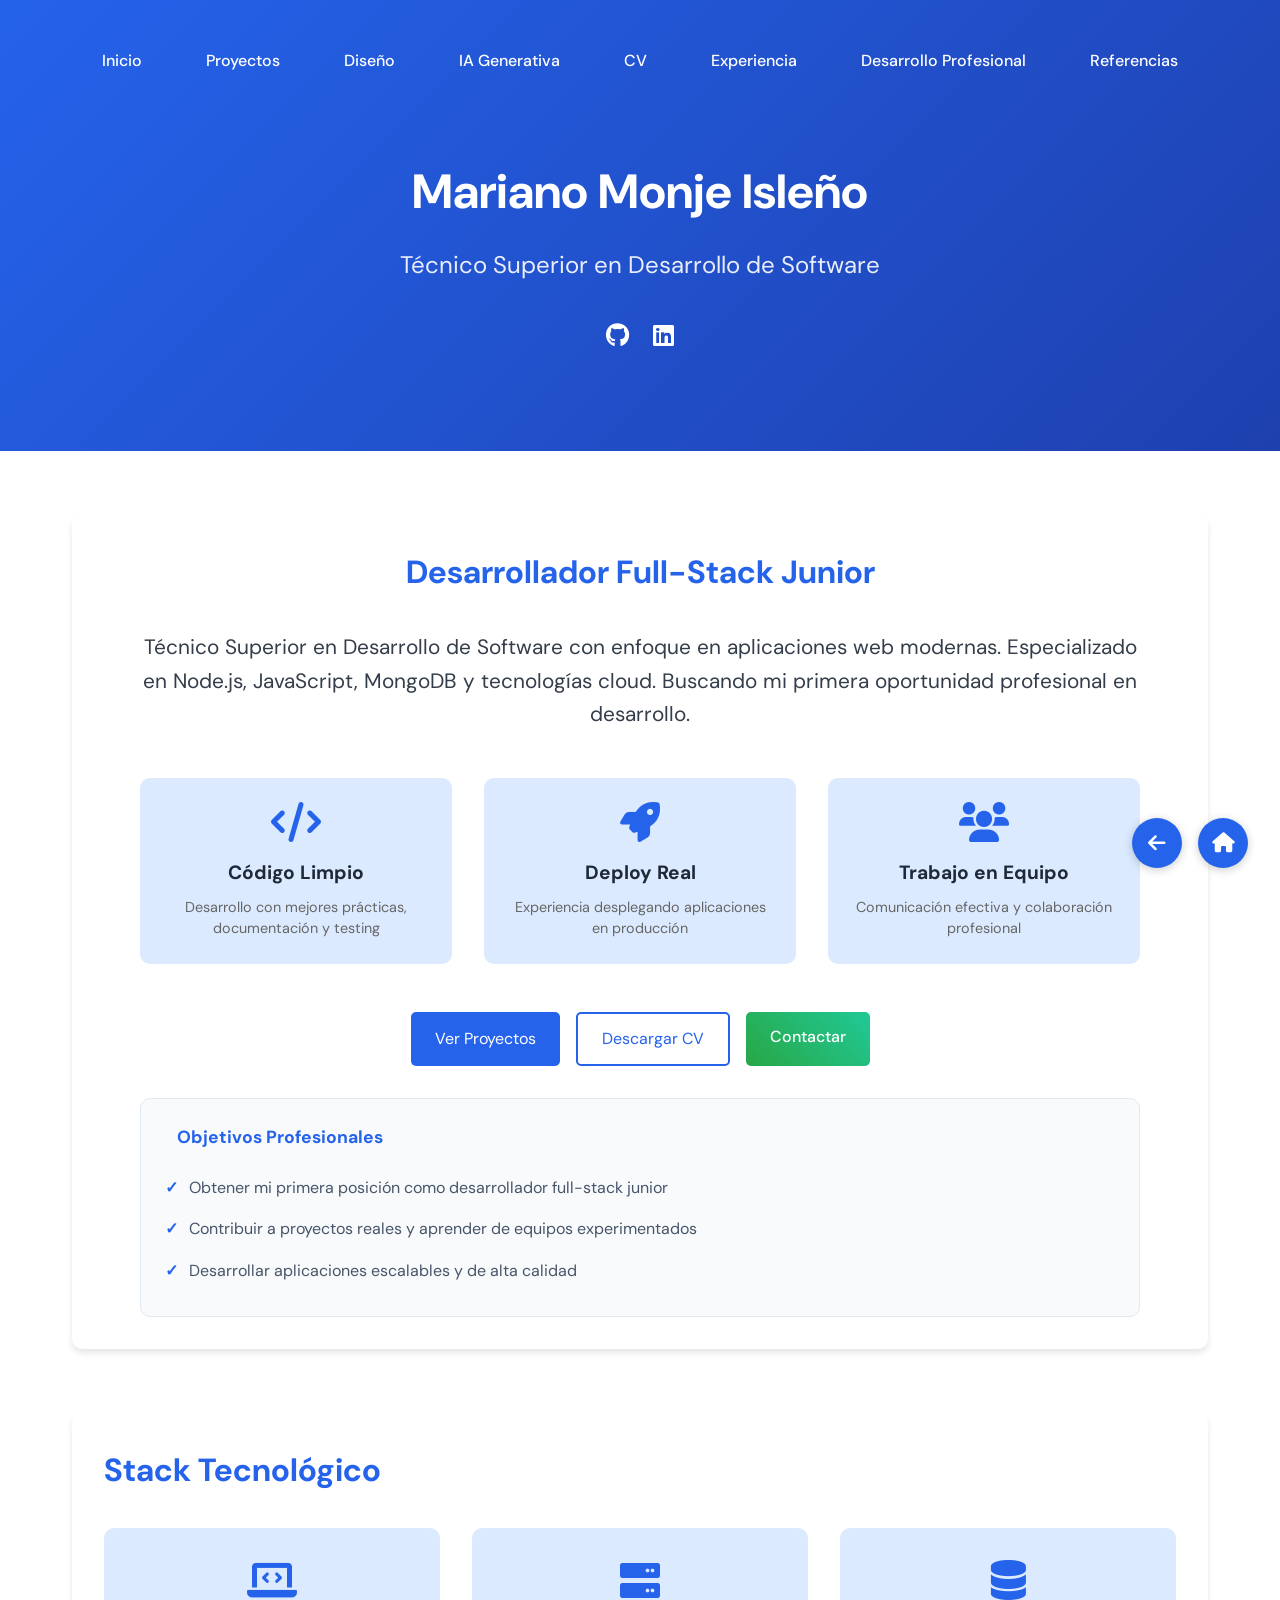
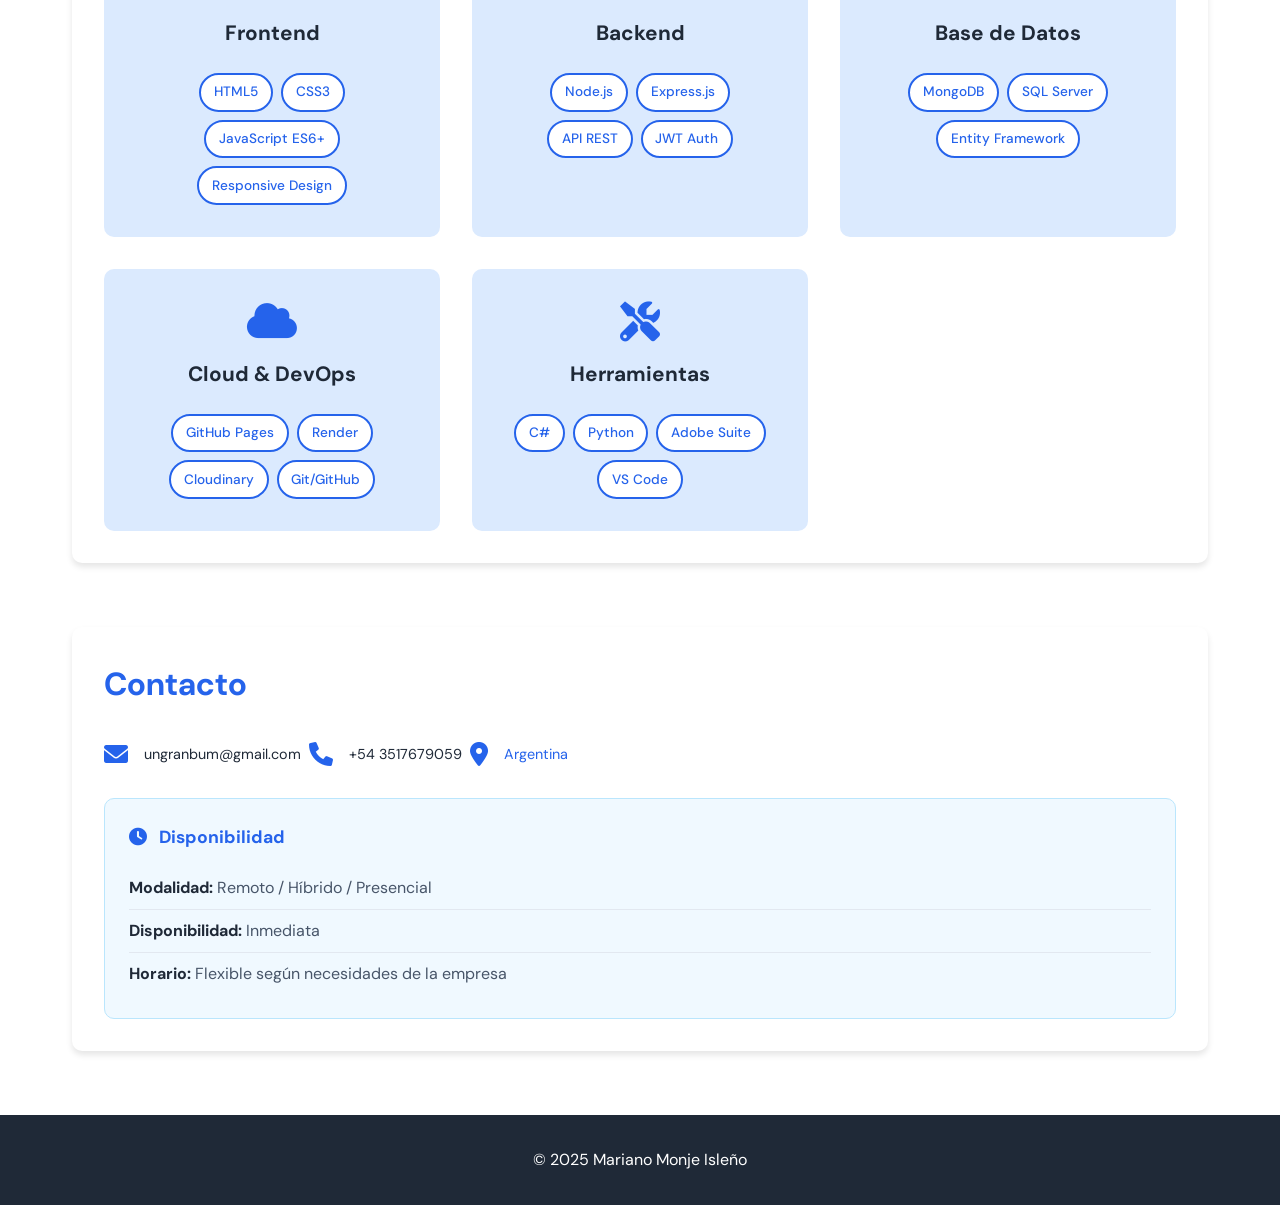
==== index.html @ 1d6fe994 "Mejorando todo" ====
<!DOCTYPE html>
<html lang="es">
<head>
    <meta charset="UTF-8">
    <meta name="viewport" content="width=device-width, initial-scale=1.0">
    <meta name="description" content="Mariano Monje Isleño - Desarrollador Full-Stack especializado en Node.js, JavaScript, MongoDB. Proyectos reales desplegados en producción. Disponible para contratación.">
    <meta name="keywords" content="desarrollador full-stack, programador javascript, node.js developer, mongodb, desarrollador web, portfolio programador, mariano monje">
    <meta name="author" content="Mariano Monje Isleño">
    <meta property="og:title" content="Mariano Monje Isleño - Desarrollador Full-Stack">
    <meta property="og:description" content="Desarrollador Full-Stack con experiencia en Node.js, JavaScript, MongoDB y tecnologías cloud. Proyectos reales en producción.">
    <meta property="og:type" content="website">
    <meta property="og:url" content="https://marianomonjetecnico2023.github.io/Portfolio/">
    <meta name="twitter:card" content="summary_large_image">
    <meta name="twitter:title" content="Mariano Monje Isleño - Desarrollador Full-Stack">
    <meta name="twitter:description" content="Desarrollador Full-Stack especializado en aplicaciones web modernas y escalables.">
    
    <link rel="preconnect" href="https://fonts.googleapis.com">
    <link rel="preconnect" href="https://fonts.gstatic.com" crossorigin>
    <link href="https://fonts.googleapis.com/css2?family=DM+Sans:wght@400;500;700&family=Inter:wght@300;500&display=swap" rel="stylesheet">
    <link rel="stylesheet" href="https://cdnjs.cloudflare.com/ajax/libs/font-awesome/6.0.0/css/all.min.css">
    <link rel="stylesheet" href="index.css">
    <title>Mariano Monje Isleño - Portafolio</title>
</head>
    
    <body>
        <header class="hero">
            <nav id="main-nav" class="container">
                <button class="mobile-menu-toggle" aria-label="Abrir menú">
                    <i class="fas fa-bars"></i>
                </button>
                <ul>
                    <li><a href="index.html">Inicio</a></li>
                    <li><a href="ProyectosProgramacion.html">Proyectos</a></li>
                    <li><a href="DiseñoGrafico.html">Diseño</a></li>
                    <li><a href="IA-Generativa.html">IA Generativa</a></li>
                    <li><a href="programador.html">CV</a></li>
                    <li><a href="ExperienciaLaboral.html">Experiencia</a></li>
                    <li><a href="CarrerasPlatzi.html">Desarrollo Profesional</a></li>
                    <li><a href="Referencias.html">Referencias</a></li>
                </ul>
            </nav>
            <div class="mobile-menu-overlay"></div>
    
            <div class="hero-content container">
                <h1>Mariano Monje Isleño</h1>
                <p class="subtitle">Técnico Superior en Desarrollo de Software</p>
                <div class="social-links">
                    <a href="https://github.com/MarianoMonjeTecnico2023" target="_blank"><i class="fab fa-github"></i></a>
                    <a href="https://www.linkedin.com/in/mariano-monje-92074a14b/" target="_blank"><i class="fab fa-linkedin"></i></a>
                </div>
            </div>
        </header>
    
        <main class="container">
                    <section id="sobre-mi" class="section">
            <div class="about-content">
                <div class="about-text">
                    <h2>Desarrollador Full-Stack Junior</h2>
                    <p class="lead">Técnico Superior en Desarrollo de Software con enfoque en aplicaciones web modernas. Especializado en Node.js, JavaScript, MongoDB y tecnologías cloud. Buscando mi primera oportunidad profesional en desarrollo.</p>
                    <div class="value-proposition">
                        <div class="value-item">
                            <i class="fas fa-code"></i>
                            <h4>Código Limpio</h4>
                            <p>Desarrollo con mejores prácticas, documentación y testing</p>
                        </div>
                        <div class="value-item">
                            <i class="fas fa-rocket"></i>
                            <h4>Deploy Real</h4>
                            <p>Experiencia desplegando aplicaciones en producción</p>
                        </div>
                        <div class="value-item">
                            <i class="fas fa-users"></i>
                            <h4>Trabajo en Equipo</h4>
                            <p>Comunicación efectiva y colaboración profesional</p>
                        </div>
                    </div>
                    <div class="cta-buttons">
                        <a href="ProyectosProgramacion.html" class="btn-primary">Ver Proyectos</a>
                        <a href="programador.html" class="btn-secondary">Descargar CV</a>
                        <a href="mailto:ungranbum@gmail.com" class="btn-contact">Contactar</a>
                    </div>
                    <div class="professional-goals">
                        <h4><i class="fas fa-target"></i> Objetivos Profesionales</h4>
                        <ul>
                            <li>Obtener mi primera posición como desarrollador full-stack junior</li>
                            <li>Contribuir a proyectos reales y aprender de equipos experimentados</li>
                            <li>Desarrollar aplicaciones escalables y de alta calidad</li>
                        </ul>
                    </div>
                </div>
            </div>
        </section>
    
                    <section id="habilidades" class="section">
            <h2>Stack Tecnológico</h2>
            <div class="tech-stack">
                <div class="tech-category">
                    <i class="fas fa-laptop-code"></i>
                    <h3>Frontend</h3>
                    <div class="tech-items">
                        <span class="tech-badge">HTML5</span>
                        <span class="tech-badge">CSS3</span>
                        <span class="tech-badge">JavaScript ES6+</span>
                        <span class="tech-badge">Responsive Design</span>
                    </div>
                </div>
                <div class="tech-category">
                    <i class="fas fa-server"></i>
                    <h3>Backend</h3>
                    <div class="tech-items">
                        <span class="tech-badge">Node.js</span>
                        <span class="tech-badge">Express.js</span>
                        <span class="tech-badge">API REST</span>
                        <span class="tech-badge">JWT Auth</span>
                    </div>
                </div>
                <div class="tech-category">
                    <i class="fas fa-database"></i>
                    <h3>Base de Datos</h3>
                    <div class="tech-items">
                        <span class="tech-badge">MongoDB</span>
                        <span class="tech-badge">SQL Server</span>
                        <span class="tech-badge">Entity Framework</span>
                    </div>
                </div>
                <div class="tech-category">
                    <i class="fas fa-cloud"></i>
                    <h3>Cloud & DevOps</h3>
                    <div class="tech-items">
                        <span class="tech-badge">GitHub Pages</span>
                        <span class="tech-badge">Render</span>
                        <span class="tech-badge">Cloudinary</span>
                        <span class="tech-badge">Git/GitHub</span>
                    </div>
                </div>
                <div class="tech-category">
                    <i class="fas fa-tools"></i>
                    <h3>Herramientas</h3>
                    <div class="tech-items">
                        <span class="tech-badge">C#</span>
                        <span class="tech-badge">Python</span>
                        <span class="tech-badge">Adobe Suite</span>
                        <span class="tech-badge">VS Code</span>
                    </div>
                </div>
            </div>
        </section>
    
            <section id="contacto" class="section">
                <h2>Contacto</h2>
                <div class="contact-info">
                    <div class="contact-item">
                        <i class="fas fa-envelope"></i>
                        <a href="mailto:ungranbum@gmail.com">ungranbum@gmail.com</a>
                    </div>
                    <div class="contact-item">
                        <i class="fas fa-phone"></i>
                        <a href="tel:+543517679059">+54 3517679059</a>
                    </div>
                    <div class="contact-item">
                        <i class="fas fa-map-marker-alt"></i>
                        <span>Argentina</span>
                    </div>
                </div>
                <div class="availability-info">
                    <h4><i class="fas fa-clock"></i> Disponibilidad</h4>
                    <ul>
                        <li><strong>Modalidad:</strong> Remoto / Híbrido / Presencial</li>
                        <li><strong>Disponibilidad:</strong> Inmediata</li>
                        <li><strong>Horario:</strong> Flexible según necesidades de la empresa</li>
                    </ul>
                </div>
            </section>
        </main>
    
        <footer>
            <div class="container">
                <p>&copy; 2025 Mariano Monje Isleño</p>
            </div>
        </footer>

        <div class="nav-buttons">
            <a href="javascript:history.back()" class="nav-button" title="Página Anterior">
                <i class="fas fa-arrow-left"></i>
            </a>
            <a href="index.html" class="nav-button" title="Inicio">
                <i class="fas fa-home"></i>
            </a>
        </div>

        <script>
            // Menú móvil
            const mobileToggle = document.querySelector('.mobile-menu-toggle');
            const navMenu = document.querySelector('#main-nav ul');
            const overlay = document.querySelector('.mobile-menu-overlay');
            const menuIcon = mobileToggle.querySelector('i');

            function toggleMobileMenu() {
                navMenu.classList.toggle('mobile-menu-open');
                overlay.classList.toggle('active');
                
                // Cambiar icono
                if (navMenu.classList.contains('mobile-menu-open')) {
                    menuIcon.classList.remove('fa-bars');
                    menuIcon.classList.add('fa-times');
                    mobileToggle.setAttribute('aria-label', 'Cerrar menú');
                } else {
                    menuIcon.classList.remove('fa-times');
                    menuIcon.classList.add('fa-bars');
                    mobileToggle.setAttribute('aria-label', 'Abrir menú');
                }
            }

            mobileToggle.addEventListener('click', toggleMobileMenu);
            overlay.addEventListener('click', toggleMobileMenu);

            // Cerrar menú al hacer clic en un enlace
            navMenu.querySelectorAll('a').forEach(link => {
                link.addEventListener('click', () => {
                    if (navMenu.classList.contains('mobile-menu-open')) {
                        toggleMobileMenu();
                    }
                });
            });

            // Estados de carga para imágenes y videos
            function handleMediaLoading() {
                const images = document.querySelectorAll('img');
                const videos = document.querySelectorAll('video');

                images.forEach(img => {
                    if (!img.complete) {
                        img.parentElement.classList.add('loading');
                        img.addEventListener('load', () => {
                            img.parentElement.classList.remove('loading');
                        });
                        img.addEventListener('error', () => {
                            img.parentElement.classList.remove('loading');
                            img.style.display = 'none';
                        });
                    }
                });

                videos.forEach(video => {
                    video.addEventListener('loadstart', () => {
                        video.parentElement.classList.add('loading');
                    });
                    video.addEventListener('canplay', () => {
                        video.parentElement.classList.remove('loading');
                    });
                    video.addEventListener('error', () => {
                        video.parentElement.classList.remove('loading');
                    });
                });
            }

            // Ejecutar cuando el DOM esté listo
            document.addEventListener('DOMContentLoaded', handleMediaLoading);
        </script>
    </body>
    </html>
---- index.css ----
:root {
    --primary-color: #2563eb;
    --secondary-color: #1e40af;
    --text-color: #1f2937;
    --bg-color: #ffffff;
    --accent-color: #dbeafe;
}

* {
    margin: 0;
    padding: 0;
    box-sizing: border-box;
}

body {
    font-family: 'DM Sans', sans-serif;
    line-height: 1.6;
    color: var(--text-color);
    background-color: var(--bg-color);
}

.container {
    max-width: 1200px;
    margin: 0 auto;
    padding: 0 2rem;
}

/* Header y Navegación */
.hero {
    background: linear-gradient(135deg, var(--primary-color), var(--secondary-color));
    color: white;
    padding: 2rem 0;
    margin-bottom: 4rem;
}

#main-nav {
    padding: 1rem 0;
    position: relative;
}

#main-nav ul {
    display: flex;
    justify-content: center;
    gap: 2rem;
    list-style: none;
    flex-wrap: wrap;
}

#main-nav a {
    color: white;
    text-decoration: none;
    font-weight: 500;
    transition: color 0.3s ease;
    padding: 0.5rem 1rem;
    border-radius: 5px;
}

#main-nav a:hover {
    color: var(--accent-color);
    background: rgba(255, 255, 255, 0.1);
}

/* Menú Hamburguesa */
.mobile-menu-toggle {
    display: none;
    background: none;
    border: none;
    color: white;
    font-size: 1.5rem;
    cursor: pointer;
    position: absolute;
    right: 2rem;
    top: 50%;
    transform: translateY(-50%);
    z-index: 1001;
}

.mobile-menu-toggle:hover {
    color: var(--accent-color);
}

/* Navegación móvil */
@media (max-width: 768px) {
    .mobile-menu-toggle {
        display: block;
    }
    
    #main-nav ul {
        position: fixed;
        top: 0;
        right: -100%;
        height: 100vh;
        width: 280px;
        background: linear-gradient(135deg, var(--primary-color), var(--secondary-color));
        flex-direction: column;
        justify-content: flex-start;
        align-items: stretch;
        padding: 4rem 0 2rem;
        gap: 0;
        transition: right 0.3s ease;
        box-shadow: -5px 0 15px rgba(0, 0, 0, 0.2);
        z-index: 1000;
    }
    
    #main-nav ul.mobile-menu-open {
        right: 0;
    }
    
    #main-nav li {
        margin: 0;
    }
    
    #main-nav a {
        display: block;
        padding: 1rem 2rem;
        border-bottom: 1px solid rgba(255, 255, 255, 0.1);
        font-size: 1.1rem;
    }
    
    #main-nav a:hover {
        background: rgba(255, 255, 255, 0.15);
        color: white;
    }
    
    /* Overlay para cerrar menú */
    .mobile-menu-overlay {
        position: fixed;
        top: 0;
        left: 0;
        width: 100%;
        height: 100%;
        background: rgba(0, 0, 0, 0.5);
        z-index: 999;
        opacity: 0;
        visibility: hidden;
        transition: all 0.3s ease;
    }
    
    .mobile-menu-overlay.active {
        opacity: 1;
        visibility: visible;
    }
}

/* Botones de Navegación */
.nav-buttons {
    position: fixed;
    bottom: 2rem;
    right: 2rem;
    display: flex;
    gap: 1rem;
    z-index: 1000;
}

.nav-button {
    background: var(--primary-color);
    color: white;
    width: 50px;
    height: 50px;
    border-radius: 50%;
    display: flex;
    align-items: center;
    justify-content: center;
    text-decoration: none;
    box-shadow: 0 2px 10px rgba(0, 0, 0, 0.2);
    transition: all 0.3s ease;
}

.nav-button:hover {
    background: var(--secondary-color);
    transform: translateY(-3px);
    box-shadow: 0 4px 15px rgba(0, 0, 0, 0.3);
}

.nav-button i {
    font-size: 1.25rem;
}

@media (max-width: 768px) {
    .nav-buttons {
        bottom: 1rem;
        right: 1rem;
    }
}

.hero-content {
    text-align: center;
    padding: 4rem 0;
}

.hero-content h1 {
    font-size: 3rem;
    margin-bottom: 1rem;
    animation: fadeInUp 0.8s ease;
}

.subtitle {
    font-size: 1.5rem;
    opacity: 0.9;
    margin-bottom: 2rem;
    animation: fadeInUp 1s ease;
}

/* Secciones */
.section {
    margin-bottom: 4rem;
    padding: 2rem;
    background: white;
    border-radius: 10px;
    box-shadow: 0 4px 6px rgba(0, 0, 0, 0.1);
}

/* About Section */
.about-content {
    max-width: 1000px;
    margin: 0 auto;
}

.about-text h2 {
    font-size: 2.5rem;
    color: var(--primary-color);
    margin-bottom: 1rem;
    text-align: center;
}

.lead {
    font-size: 1.3rem;
    line-height: 1.6;
    color: var(--text-color);
    text-align: center;
    margin-bottom: 3rem;
    opacity: 0.9;
}

.value-proposition {
    display: grid;
    grid-template-columns: repeat(auto-fit, minmax(250px, 1fr));
    gap: 2rem;
    margin-bottom: 3rem;
}

.value-item {
    text-align: center;
    padding: 1.5rem;
    border-radius: 10px;
    background: var(--accent-color);
    transition: transform 0.3s ease;
}

.value-item:hover {
    transform: translateY(-5px);
}

.value-item i {
    font-size: 2.5rem;
    color: var(--primary-color);
    margin-bottom: 1rem;
}

.value-item h4 {
    color: var(--text-color);
    margin-bottom: 0.5rem;
    font-size: 1.2rem;
}

.value-item p {
    color: #666;
    font-size: 0.9rem;
    line-height: 1.5;
}

.cta-buttons {
    display: flex;
    justify-content: center;
    gap: 1rem;
    flex-wrap: wrap;
}

.btn-contact {
    background: linear-gradient(45deg, #28a745, #20c997);
    color: white;
    padding: 0.75rem 1.5rem;
    border-radius: 5px;
    text-decoration: none;
    transition: all 0.3s ease;
    font-weight: 500;
}

.btn-contact:hover {
    background: linear-gradient(45deg, #218838, #1ea080);
    transform: translateY(-2px);
    box-shadow: 0 4px 15px rgba(40, 167, 69, 0.3);
}

.section h2 {
    color: var(--primary-color);
    margin-bottom: 2rem;
    font-size: 2rem;
}

/* Tech Stack */
.tech-stack {
    display: grid;
    grid-template-columns: repeat(auto-fit, minmax(280px, 1fr));
    gap: 2rem;
}

.tech-category {
    background: var(--accent-color);
    padding: 2rem;
    border-radius: 10px;
    text-align: center;
    transition: transform 0.3s ease;
}

.tech-category:hover {
    transform: translateY(-5px);
}

.tech-category i {
    font-size: 2.5rem;
    color: var(--primary-color);
    margin-bottom: 1rem;
}

.tech-category h3 {
    margin-bottom: 1.5rem;
    color: var(--text-color);
    font-size: 1.3rem;
}

.tech-items {
    display: flex;
    flex-wrap: wrap;
    gap: 0.5rem;
    justify-content: center;
}

.tech-badge {
    background: white;
    color: var(--primary-color);
    padding: 0.4rem 0.8rem;
    border-radius: 20px;
    font-size: 0.85rem;
    font-weight: 500;
    border: 2px solid var(--primary-color);
    transition: all 0.3s ease;
}

.tech-badge:hover {
    background: var(--primary-color);
    color: white;
    transform: scale(1.05);
}

/* Contacto */
.contact-info {
    display: grid;
    grid-template-columns: repeat(auto-fit, minmax(200px, 1fr));
    gap: 2rem;
}

.contact-item {
    display: flex;
    align-items: center;
    gap: 1rem;
}

.contact-item i {
    color: var(--primary-color);
    font-size: 1.5rem;
}

.contact-item a {
    color: var(--text-color);
    text-decoration: none;
    transition: color 0.3s ease;
}

.contact-item a:hover {
    color: var(--primary-color);
}

/* Social Links */
.social-links {
    display: flex;
    justify-content: center;
    gap: 1.5rem;
    margin-top: 2rem;
}

.social-links a {
    color: white;
    font-size: 1.5rem;
    transition: transform 0.3s ease;
}

.social-links a:hover {
    transform: translateY(-3px);
}

/* Footer */
footer {
    background: var(--text-color);
    color: white;
    padding: 2rem 0;
    text-align: center;
}

/* Animaciones */
@keyframes fadeInUp {
    from {
        opacity: 0;
        transform: translateY(20px);
    }
    to {
        opacity: 1;
        transform: translateY(0);
    }
}

/* Responsive */
@media (max-width: 768px) {
    .hero-content h1 {
        font-size: 2rem;
    }

    .subtitle {
        font-size: 1.2rem;
    }

    #main-nav ul {
        flex-direction: column;
        text-align: center;
    }

    .section {
        padding: 1.5rem;
    }
}

/* Proyectos */
.project-filters {
    display: flex;
    justify-content: center;
    gap: 1rem;
    margin-bottom: 2rem;
}

.filter-btn {
    padding: 0.5rem 1rem;
    border: 2px solid var(--primary-color);
    border-radius: 20px;
    background: transparent;
    color: var(--primary-color);
    cursor: pointer;
    transition: all 0.3s ease;
}

.filter-btn.active,
.filter-btn:hover {
    background: var(--primary-color);
    color: white;
}

.projects-grid {
    display: grid;
    grid-template-columns: repeat(auto-fit, minmax(300px, 1fr));
    gap: 2rem;
}

.project-card {
    background: white;
    border-radius: 10px;
    overflow: hidden;
    box-shadow: 0 4px 6px rgba(0, 0, 0, 0.1);
    transition: transform 0.3s ease;
}

.project-card:hover {
    transform: translateY(-5px);
}

.project-media {
    position: relative;
    padding-top: 56.25%; /* 16:9 Aspect Ratio */
}

.project-media video,
.project-media img {
    position: absolute;
    top: 0;
    left: 0;
    width: 100%;
    height: 100%;
    object-fit: cover;
    border-radius: 10px 10px 0 0;
    transition: transform 0.3s ease;
}

.project-media img {
    object-fit: contain;
    background-color: var(--accent-color);
    padding: 1rem;
}

.project-card:hover .project-media video,
.project-card:hover .project-media img {
    transform: scale(1.02);
}

.project-media::after {
    content: '';
    position: absolute;
    top: 0;
    left: 0;
    right: 0;
    bottom: 0;
    background: linear-gradient(to bottom, rgba(0,0,0,0.1), rgba(0,0,0,0));
    border-radius: 10px 10px 0 0;
    pointer-events: none;
}

.project-content {
    padding: 1.5rem;
}

.project-content h3 {
    color: var(--text-color);
    margin-bottom: 1rem;
    font-size: 1.25rem;
}

.project-description {
    color: #666;
    margin-bottom: 1rem;
    line-height: 1.6;
}

.project-tech {
    display: flex;
    flex-wrap: wrap;
    gap: 0.5rem;
    margin-bottom: 1.5rem;
}

.tech-tag {
    background: var(--accent-color);
    color: var(--primary-color);
    padding: 0.25rem 0.75rem;
    border-radius: 15px;
    font-size: 0.875rem;
}

.project-links {
    display: flex;
    gap: 1rem;
}

.btn-demo,
.btn-code,
.btn-api {
    display: inline-flex;
    align-items: center;
    gap: 0.5rem;
    padding: 0.5rem 1rem;
    border-radius: 5px;
    text-decoration: none;
    transition: all 0.3s ease;
}

.btn-demo {
    background: var(--primary-color);
    color: white;
}

.btn-code {
    border: 1px solid var(--primary-color);
    color: var(--primary-color);
}

.btn-api {
    background: linear-gradient(45deg, #4caf50, #45a049);
    color: white;
    border: none;
}

.btn-demo:hover,
.btn-code:hover {
    transform: translateY(-2px);
    box-shadow: 0 2px 4px rgba(0, 0, 0, 0.1);
}

.btn-api:hover {
    background: linear-gradient(45deg, #45a049, #3d8b40);
    transform: translateY(-2px);
    box-shadow: 0 4px 15px rgba(76, 175, 80, 0.3);
}

@media (max-width: 768px) {
    .project-filters {
        flex-wrap: wrap;
    }

    .project-card {
        margin-bottom: 2rem;
    }
}

/* Diseño Gráfico */
.section-description {
    text-align: center;
    color: #666;
    margin-bottom: 2rem;
    font-size: 1.1rem;
}

.design-filters {
    display: flex;
    justify-content: center;
    gap: 1rem;
    margin-bottom: 2rem;
}

.design-grid {
    display: grid;
    grid-template-columns: repeat(auto-fit, minmax(280px, 1fr));
    gap: 2rem;
}

.design-card {
    position: relative;
    border-radius: 10px;
    overflow: hidden;
    box-shadow: 0 4px 6px rgba(0, 0, 0, 0.1);
    transition: transform 0.3s ease;
}

.design-card:hover {
    transform: translateY(-5px);
}

.design-image {
    position: relative;
    overflow: hidden;
}

.design-image img {
    width: 100%;
    height: 300px;
    object-fit: cover;
    transition: transform 0.3s ease;
}

.design-card:hover .design-image img {
    transform: scale(1.1);
}

.design-overlay {
    position: absolute;
    bottom: 0;
    left: 0;
    right: 0;
    background: linear-gradient(to top, rgba(0,0,0,0.8), transparent);
    padding: 1.5rem;
    color: white;
    transform: translateY(100%);
    transition: transform 0.3s ease;
}

.design-card:hover .design-overlay {
    transform: translateY(0);
}

.design-overlay h3 {
    font-size: 1.25rem;
    margin-bottom: 0.5rem;
    color: white;
}

.design-overlay p {
    font-size: 0.9rem;
    opacity: 0.9;
}

@media (max-width: 768px) {
    .design-grid {
        grid-template-columns: repeat(auto-fit, minmax(250px, 1fr));
    }

    .design-image img {
        height: 250px;
    }
}

/* Professional Summary CV */
.professional-summary {
    background: linear-gradient(135deg, var(--accent-color), #f8f9fa);
    border-left: 4px solid var(--primary-color);
}

.summary-content {
    max-width: 900px;
    margin: 0 auto;
}

.lead-summary {
    font-size: 1.2rem;
    line-height: 1.7;
    color: var(--text-color);
    margin-bottom: 2rem;
    text-align: center;
}

.key-achievements {
    display: grid;
    grid-template-columns: repeat(auto-fit, minmax(250px, 1fr));
    gap: 1.5rem;
}

.achievement-item {
    display: flex;
    align-items: center;
    gap: 1rem;
    padding: 1rem;
    background: white;
    border-radius: 8px;
    box-shadow: 0 2px 4px rgba(0, 0, 0, 0.1);
}

.achievement-item i {
    font-size: 1.5rem;
    color: var(--secondary-color);
}

.achievement-item span {
    font-weight: 500;
    color: var(--text-color);
}

/* Timeline Section */
.timeline-section {
    padding: 3rem 0;
}

.timeline {
    position: relative;
    max-width: 1000px;
    margin: 0 auto;
    padding: 2rem 0;
}

.timeline::before {
    content: '';
    position: absolute;
    width: 2px;
    height: 100%;
    background: var(--primary-color);
    left: 50%;
    transform: translateX(-50%);
    top: 0;
}

.timeline-item {
    position: relative;
    margin-bottom: 4rem;
}

.timeline-dot {
    position: absolute;
    left: 50%;
    transform: translateX(-50%);
    width: 40px;
    height: 40px;
    background: var(--primary-color);
    border-radius: 50%;
    display: flex;
    align-items: center;
    justify-content: center;
    color: white;
    z-index: 2;
}

.timeline-content {
    position: relative;
    width: calc(50% - 50px);
    padding: 2rem;
    background: white;
    border-radius: 10px;
    box-shadow: 0 4px 6px rgba(0, 0, 0, 0.1);
}

.timeline-item:nth-child(odd) .timeline-content {
    left: calc(50% + 50px);
}

.timeline-item:nth-child(even) .timeline-content {
    left: 0;
}

.timeline-header {
    margin-bottom: 1.5rem;
}

.timeline-header h3 {
    color: var(--primary-color);
    margin-bottom: 0.5rem;
    font-size: 1.5rem;
}

.timeline-date {
    color: #666;
    font-size: 0.9rem;
}

.timeline-description {
    color: var(--text-color);
}

.achievements {
    margin: 1.5rem 0;
    padding: 1rem;
    background: var(--accent-color);
    border-radius: 8px;
}

.achievements h5 {
    color: var(--primary-color);
    margin-bottom: 1rem;
    display: flex;
    align-items: center;
    gap: 0.5rem;
}

.achievements ul {
    list-style: none;
    padding-left: 1.5rem;
}

.achievements li {
    margin-bottom: 0.5rem;
    position: relative;
}

.achievements li::before {
    content: "✓";
    color: var(--primary-color);
    position: absolute;
    left: -1.5rem;
}

.skills-used {
    display: flex;
    flex-wrap: wrap;
    gap: 0.5rem;
    margin-top: 1rem;
}

.skill-tag {
    background: var(--accent-color);
    color: var(--primary-color);
    padding: 0.25rem 0.75rem;
    border-radius: 15px;
    font-size: 0.875rem;
}

/* Skills Overview */
.skills-overview {
    background: white;
    padding: 3rem 0;
}

.skills-grid {
    display: grid;
    grid-template-columns: repeat(auto-fit, minmax(250px, 1fr));
    gap: 2rem;
    margin-top: 2rem;
}

.skill-category {
    text-align: center;
    padding: 2rem;
    background: var(--accent-color);
    border-radius: 10px;
    transition: transform 0.3s ease;
}

.skill-category:hover {
    transform: translateY(-5px);
}

.skill-category i {
    font-size: 2.5rem;
    color: var(--primary-color);
    margin-bottom: 1rem;
}

.skill-category h3 {
    color: var(--primary-color);
    margin-bottom: 1rem;
}

.skill-category ul {
    list-style: none;
    padding: 0;
}

.skill-category li {
    margin-bottom: 0.5rem;
    color: var(--text-color);
}

@media (max-width: 768px) {
    .timeline::before {
        left: 30px;
    }

    .timeline-dot {
        left: 30px;
    }

    .timeline-content {
        width: calc(100% - 80px);
        left: 80px !important;
    }

    .timeline-item {
        margin-bottom: 3rem;
    }
}

/* Testimonials */
.testimonials {
    padding: 4rem 0;
}

.testimonial-grid {
    display: grid;
    grid-template-columns: repeat(auto-fit, minmax(300px, 1fr));
    gap: 2rem;
}

.testimonial-card {
    background: white;
    border-radius: 10px;
    padding: 2rem;
    box-shadow: 0 4px 6px rgba(0, 0, 0, 0.1);
    transition: transform 0.3s ease;
}

.testimonial-card:hover {
    transform: translateY(-5px);
}

.testimonial-header {
    display: flex;
    align-items: center;
    gap: 1.5rem;
    margin-bottom: 1.5rem;
}

.testimonial-avatar {
    width: 60px;
    height: 60px;
    background: var(--accent-color);
    border-radius: 50%;
    display: flex;
    align-items: center;
    justify-content: center;
}

.testimonial-avatar i {
    font-size: 1.5rem;
    color: var(--primary-color);
}

.testimonial-info h3 {
    color: var(--text-color);
    margin-bottom: 0.25rem;
}

.testimonial-position {
    color: #666;
    font-size: 0.9rem;
    margin-bottom: 0.5rem;
}

.contact-info,
.platform {
    display: flex;
    align-items: center;
    gap: 0.5rem;
    color: var(--primary-color);
    font-size: 0.9rem;
}

.testimonial-content {
    position: relative;
    padding: 1.5rem 0;
}

.testimonial-content i {
    color: var(--accent-color);
    font-size: 1.5rem;
    position: absolute;
    top: 0;
    left: 0;
}

.testimonial-content p {
    padding-left: 2rem;
    color: var(--text-color);
    line-height: 1.6;
}

.testimonial-footer {
    margin-top: 1.5rem;
    display: flex;
    justify-content: space-between;
    align-items: center;
}

.rating {
    color: #ffd700;
}

.achievement {
    display: flex;
    align-items: center;
    gap: 0.5rem;
    color: var(--primary-color);
    font-size: 0.9rem;
}

/* CTA Section */
.cta-section {
    text-align: center;
    padding: 4rem 0;
    background: var(--accent-color);
    border-radius: 10px;
    margin: 2rem 0;
}

.cta-section h2 {
    color: var(--primary-color);
    margin-bottom: 1rem;
}

.cta-section p {
    color: var(--text-color);
    margin-bottom: 2rem;
}

.cta-buttons {
    display: flex;
    justify-content: center;
    gap: 1rem;
}

.btn-primary,
.btn-secondary {
    display: inline-flex;
    align-items: center;
    gap: 0.5rem;
    padding: 0.75rem 1.5rem;
    border-radius: 5px;
    text-decoration: none;
    transition: all 0.3s ease;
}

.btn-primary {
    background: var(--primary-color);
    color: white;
}

.btn-secondary {
    border: 2px solid var(--primary-color);
    color: var(--primary-color);
}

.btn-primary:hover,
.btn-secondary:hover {
    transform: translateY(-2px);
    box-shadow: 0 2px 4px rgba(0, 0, 0, 0.1);
}

@media (max-width: 768px) {
    .testimonial-grid {
        grid-template-columns: 1fr;
    }

    .cta-buttons {
        flex-direction: column;
    }

    .btn-primary,
    .btn-secondary {
        width: 100%;
        justify-content: center;
    }
}

/* Desarrollo Profesional Actual */
.formacion-grid {
    display: grid;
    grid-template-columns: repeat(auto-fit, minmax(300px, 1fr));
    gap: 2rem;
    margin-top: 1.5rem;
}

.formacion-item {
    background: var(--accent-color);
    padding: 1.5rem;
    border-radius: 10px;
    transition: transform 0.3s ease;
}

.formacion-item:hover {
    transform: translateY(-5px);
}

.formacion-item h3 {
    color: var(--primary-color);
    margin-bottom: 1rem;
    font-size: 1.25rem;
    text-align: center;
}

.curso-list {
    list-style: none;
    padding: 0;
}

.curso-list li {
    display: flex;
    justify-content: space-between;
    align-items: center;
    padding: 0.75rem 0;
    border-bottom: 1px solid rgba(0,0,0,0.1);
}

.curso-list li:last-child {
    border-bottom: none;
}

.curso-titulo {
    color: var(--text-color);
    font-weight: 500;
}

.curso-detalle {
    color: var(--primary-color);
    font-size: 0.9rem;
    font-weight: 500;
    background: white;
    padding: 0.25rem 0.75rem;
    border-radius: 15px;
}

@media (max-width: 768px) {
    .formacion-grid {
        grid-template-columns: 1fr;
    }
}

/* Platzi Info Section */
.platzi-info {
    text-align: center;
    padding: 2rem;
    background: var(--accent-color);
    border-radius: 10px;
    margin-bottom: 2rem;
}

.platzi-description {
    max-width: 800px;
    margin: 0 auto;
}

.platzi-description i {
    font-size: 3rem;
    color: var(--primary-color);
    margin-bottom: 1.5rem;
}

.platzi-description p {
    font-size: 1.1rem;
    line-height: 1.8;
    color: var(--text-color);
}

/* Areas Grid */
.areas-grid {
    display: grid;
    grid-template-columns: repeat(auto-fit, minmax(300px, 1fr));
    gap: 2rem;
    margin-top: 2rem;
}

.area-card {
    background: white;
    padding: 2rem;
    border-radius: 10px;
    box-shadow: 0 4px 6px rgba(0, 0, 0, 0.1);
    text-align: center;
    transition: transform 0.3s ease;
}

.area-card:hover {
    transform: translateY(-5px);
}

.area-card i {
    font-size: 2.5rem;
    color: var(--primary-color);
    margin-bottom: 1rem;
}

.area-card h3 {
    color: var(--text-color);
    margin-bottom: 1rem;
    font-size: 1.25rem;
}

.area-card ul {
    list-style: none;
    padding: 0;
    text-align: left;
}

.area-card li {
    margin-bottom: 0.5rem;
    padding-left: 1.5rem;
    position: relative;
}

.area-card li::before {
    content: "•";
    color: var(--primary-color);
    position: absolute;
    left: 0;
}

/* Carreras Grid */
.carreras-grid {
    display: grid;
    grid-template-columns: repeat(auto-fit, minmax(280px, 1fr));
    gap: 2rem;
    margin-top: 2rem;
}

.carrera-category {
    background: var(--accent-color);
    padding: 2rem;
    border-radius: 10px;
    transition: transform 0.3s ease;
}

.carrera-category:hover {
    transform: translateY(-5px);
}

.carrera-category h3 {
    color: var(--primary-color);
    margin-bottom: 1.5rem;
    font-size: 1.25rem;
    display: flex;
    align-items: center;
    gap: 0.5rem;
}

.carrera-category h3 i {
    font-size: 1.5rem;
}

.carrera-category ul {
    list-style: none;
    padding: 0;
}

.carrera-category li {
    margin-bottom: 0.75rem;
    padding-left: 1.5rem;
    position: relative;
    color: var(--text-color);
}

.carrera-category li::before {
    content: "✓";
    color: var(--primary-color);
    position: absolute;
    left: 0;
}

@media (max-width: 768px) {
    .areas-grid,
    .carreras-grid {
        grid-template-columns: 1fr;
    }

    .platzi-description p {
        font-size: 1rem;
    }
}

/* Proyecto Destacado */
.featured-project {
    border: 2px solid var(--secondary-color);
    position: relative;
    transform: scale(1.02);
}

.featured-project::before {
    content: '';
    position: absolute;
    top: -2px;
    left: -2px;
    right: -2px;
    bottom: -2px;
    background: linear-gradient(45deg, var(--primary-color), var(--secondary-color));
    z-index: -1;
    border-radius: 15px;
}

.featured-badge {
    background: linear-gradient(45deg, #ff6b35, #f7931e);
    color: white;
    padding: 0.2rem 0.6rem;
    border-radius: 15px;
    font-size: 0.7rem;
    font-weight: bold;
    margin-left: 0.5rem;
    animation: pulse 2s infinite;
}

@keyframes pulse {
    0%, 100% { transform: scale(1); }
    50% { transform: scale(1.05); }
}

.project-placeholder {
    display: flex;
    flex-direction: column;
    align-items: center;
    justify-content: center;
    height: 200px;
    background: linear-gradient(135deg, var(--primary-color), var(--secondary-color));
    color: white;
    border-radius: 10px 10px 0 0;
}

.project-placeholder i {
    font-size: 3rem;
    margin-bottom: 1rem;
}

.project-placeholder span {
    font-size: 1.2rem;
    font-weight: bold;
}

.project-features ul {
    list-style: none;
    padding: 0;
    margin: 1rem 0;
}

.project-features li {
    padding: 0.3rem 0;
    color: var(--text-color);
}

.project-features i {
    color: var(--secondary-color);
    margin-right: 0.5rem;
}

.tech-tag.backend {
    background: linear-gradient(45deg, #4caf50, #45a049);
    color: white;
}

.tech-tag.frontend {
    background: linear-gradient(45deg, #2196f3, #1976d2);
    color: white;
}

.tech-tag.database {
    background: linear-gradient(45deg, #ff9800, #f57c00);
    color: white;
}

/* Estadísticas de Proyectos */
.project-stats {
    display: grid;
    grid-template-columns: repeat(auto-fit, minmax(200px, 1fr));
    gap: 1rem;
    margin: 2rem 0;
    padding: 2rem;
    background: var(--accent-color);
    border-radius: 10px;
}

.stat-item {
    text-align: center;
    padding: 1rem;
}

.stat-number {
    font-size: 2.5rem;
    font-weight: bold;
    color: var(--primary-color);
    display: block;
}

.stat-label {
    font-size: 0.9rem;
    color: var(--text-color);
    opacity: 0.8;
}

.project-status-info {
    background: #f8fafc;
    border: 1px solid #e2e8f0;
    border-radius: 10px;
    padding: 1.5rem;
    margin-bottom: 2rem;
    border-left: 4px solid var(--primary-color);
}

.status-description {
    color: #475569;
    font-size: 0.95rem;
    line-height: 1.6;
    margin: 0;
}

.status-description i {
    color: var(--primary-color);
    margin-right: 0.5rem;
}

.status-description strong {
    color: var(--text-color);
}

.professional-goals {
    margin-top: 2rem;
    padding: 1.5rem;
    background: #f8fafc;
    border-radius: 10px;
    border: 1px solid #e2e8f0;
}

.professional-goals h4 {
    color: var(--primary-color);
    margin-bottom: 1rem;
    font-size: 1.1rem;
}

.professional-goals h4 i {
    margin-right: 0.5rem;
}

.professional-goals ul {
    list-style: none;
    padding: 0;
}

.professional-goals li {
    padding: 0.5rem 0;
    color: #475569;
    position: relative;
    padding-left: 1.5rem;
}

.professional-goals li::before {
    content: '✓';
    position: absolute;
    left: 0;
    color: var(--primary-color);
    font-weight: bold;
}

.availability-info {
    margin-top: 2rem;
    padding: 1.5rem;
    background: #f0f9ff;
    border-radius: 10px;
    border: 1px solid #bae6fd;
}

.availability-info h4 {
    color: var(--primary-color);
    margin-bottom: 1rem;
    font-size: 1.1rem;
}

.availability-info h4 i {
    margin-right: 0.5rem;
}

.availability-info ul {
    list-style: none;
    padding: 0;
}

.availability-info li {
    padding: 0.5rem 0;
    color: #475569;
    border-bottom: 1px solid #e2e8f0;
}

.availability-info li:last-child {
    border-bottom: none;
}

.availability-info strong {
    color: var(--text-color);
}

.quality-commitment {
    background: #f8fafc;
    border-radius: 15px;
    padding: 2rem;
    margin: 2rem 0;
}

.commitment-grid {
    display: grid;
    grid-template-columns: repeat(auto-fit, minmax(250px, 1fr));
    gap: 2rem;
    margin-top: 1.5rem;
}

.commitment-item {
    text-align: center;
    padding: 1.5rem;
    background: white;
    border-radius: 10px;
    box-shadow: 0 2px 10px rgba(0, 0, 0, 0.1);
    transition: transform 0.3s ease;
}

.commitment-item:hover {
    transform: translateY(-5px);
}

.commitment-item i {
    font-size: 2.5rem;
    color: var(--primary-color);
    margin-bottom: 1rem;
}

.commitment-item h4 {
    color: var(--text-color);
    margin-bottom: 0.5rem;
    font-size: 1.2rem;
}

.commitment-item p {
    color: #64748b;
    font-size: 0.9rem;
    line-height: 1.5;
}

/* Media Queries Responsive */
@media (max-width: 1200px) {
    .container {
        padding: 0 1.5rem;
    }
    
    .projects-grid,
    .design-grid {
        grid-template-columns: repeat(2, 1fr);
    }
}

@media (max-width: 992px) {
    .hero-content h1 {
        font-size: 2.5rem;
    }
    
    .subtitle {
        font-size: 1.3rem;
    }
    
    .section {
        padding: 1.5rem;
    }
    
    .timeline-content {
        width: calc(50% - 30px);
    }
    
    .timeline-item:nth-child(odd) .timeline-content {
        left: calc(50% + 30px);
    }
}

@media (max-width: 768px) {
    #main-nav ul {
        flex-direction: column;
        text-align: center;
        gap: 1rem;
    }
    
    .hero-content h1 {
        font-size: 2rem;
    }
    
    .subtitle {
        font-size: 1.2rem;
    }
    
    .projects-grid,
    .design-grid {
        grid-template-columns: 1fr;
    }
    
    .professional-goals,
    .availability-info {
        padding: 1rem;
    }
    
    .professional-goals h4,
    .availability-info h4 {
        font-size: 1rem;
    }
    
    .commitment-grid {
        grid-template-columns: 1fr;
        gap: 1rem;
    }
    
    .commitment-item {
        padding: 1rem;
    }
    
    .timeline::before {
        left: 30px;
    }
    
    .timeline-dot {
        left: 30px;
    }
    
    .timeline-content {
        width: calc(100% - 80px);
        left: 80px !important;
    }
    
    .testimonial-grid {
        grid-template-columns: 1fr;
    }
    
    .cta-buttons {
        flex-direction: column;
    }
    
    .btn-primary,
    .btn-secondary {
        width: 100%;
        justify-content: center;
    }
}

@media (max-width: 576px) {
    .hero-content h1 {
        font-size: 1.8rem;
    }
    
    .subtitle {
        font-size: 1.1rem;
    }
    
    .section h2 {
        font-size: 1.5rem;
    }
    
    .project-filters,
    .design-filters {
        flex-wrap: wrap;
        gap: 0.5rem;
    }
    
    .filter-btn {
        padding: 0.4rem 0.8rem;
        font-size: 0.9rem;
    }
    
    .project-content,
    .design-overlay {
        padding: 1rem;
    }
    
    .project-content h3,
    .design-overlay h3 {
        font-size: 1.1rem;
    }
    
    .project-description,
    .design-overlay p {
        font-size: 0.9rem;
    }
    
    .tech-tag,
    .skill-tag {
        font-size: 0.8rem;
        padding: 0.2rem 0.6rem;
    }
    
    .btn-demo,
    .btn-code {
        padding: 0.4rem 0.8rem;
        font-size: 0.9rem;
    }
    
    .contact-info {
        grid-template-columns: 1fr;
        text-align: center;
    }
    
    .contact-item {
        justify-content: center;
    }
    
    .social-links {
        gap: 1rem;
    }
    
    .social-links a {
        font-size: 1.3rem;
    }
    
    .nav-buttons {
        bottom: 1rem;
        right: 1rem;
    }
    
    .nav-button {
        width: 40px;
        height: 40px;
    }
    
    .nav-button i {
        font-size: 1rem;
    }
}

/* Orientación Landscape en móviles */
@media (max-height: 500px) and (orientation: landscape) {
    .hero {
        padding: 1rem 0;
    }
    
    .hero-content {
        padding: 2rem 0;
    }
    
    .hero-content h1 {
        font-size: 1.8rem;
        margin-bottom: 0.5rem;
    }
    
    .subtitle {
        font-size: 1.1rem;
        margin-bottom: 1rem;
    }
    
    .section {
        margin-bottom: 2rem;
        padding: 1rem;
    }
    
    .nav-buttons {
        bottom: 0.5rem;
    }
}

/* Soporte para pantallas de alta densidad */
@media (-webkit-min-device-pixel-ratio: 2), (min-resolution: 192dpi) {
    .project-media img,
    .design-image img {
        image-rendering: -webkit-optimize-contrast;
    }
}

/* Modo oscuro */
@media (prefers-color-scheme: dark) {
    :root {
        --bg-color: #1a1a1a;
        --text-color: #ffffff;
        --accent-color: #2d3748;
    }
    
    .section,
    .project-card,
    .testimonial-card,
    .area-card {
        background: #2d2d2d;
    }
    
    .project-description,
    .design-overlay p {
        color: #cccccc;
    }
    
    .contact-item a {
        color: #ffffff;
    }
}

/* Responsividad Global de Imágenes y Videos */
img, video {
    max-width: 100%;
    height: auto;
    display: block;
}

/* Estados de carga para imágenes y videos */
.loading {
    position: relative;
    background: linear-gradient(90deg, #f0f0f0 25%, #e0e0e0 50%, #f0f0f0 75%);
    background-size: 200% 100%;
    animation: loading 1.5s infinite;
}

@keyframes loading {
    0% {
        background-position: 200% 0;
    }
    100% {
        background-position: -200% 0;
    }
}

.loading::before {
    content: '';
    position: absolute;
    top: 50%;
    left: 50%;
    transform: translate(-50%, -50%);
    width: 40px;
    height: 40px;
    border: 3px solid #ddd;
    border-top: 3px solid var(--primary-color);
    border-radius: 50%;
    animation: spin 1s linear infinite;
}

@keyframes spin {
    0% { transform: translate(-50%, -50%) rotate(0deg); }
    100% { transform: translate(-50%, -50%) rotate(360deg); }
}

/* Contenedores de medios responsivos */
.project-media, .design-image, .ai-image {
    position: relative;
    overflow: hidden;
    border-radius: 10px;
}

.project-media img,
.project-media video,
.design-image img,
.ai-image img,
.ai-image video {
    width: 100%;
    height: auto;
    object-fit: cover;
    transition: transform 0.3s ease;
}

.project-media:hover img,
.project-media:hover video,
.design-image:hover img,
.ai-image:hover img,
.ai-image:hover video {
    transform: scale(1.05);
}

/* Videos responsivos */
video {
    border-radius: 10px;
}

video::-webkit-media-controls-panel {
    background-color: rgba(0, 0, 0, 0.8);
}

/* Placeholder de proyectos responsivo */
.project-placeholder {
    aspect-ratio: 16/9;
    display: flex;
    flex-direction: column;
    align-items: center;
    justify-content: center;
    background: linear-gradient(135deg, #f3f4f6, #e5e7eb);
    border-radius: 10px;
    min-height: 200px;
}

/* Mejoras adicionales para SmartTV y pantallas grandes */
@media (min-width: 1920px) {
    .container {
        max-width: 1600px;
    }
    
    .projects-grid, .design-grid, .ai-gallery {
        grid-template-columns: repeat(auto-fit, minmax(400px, 1fr));
    }
    
    .hero-content h1 {
        font-size: 4rem;
    }
    
    .hero-content .subtitle {
        font-size: 1.5rem;
    }
}

/* Optimización para tablets en landscape */
@media (min-width: 768px) and (max-width: 1024px) and (orientation: landscape) {
    .projects-grid, .design-grid, .ai-gallery {
        grid-template-columns: repeat(2, 1fr);
        gap: 1.5rem;
    }
    
    .hero {
        padding: 1.5rem 0;
        margin-bottom: 2rem;
    }
}
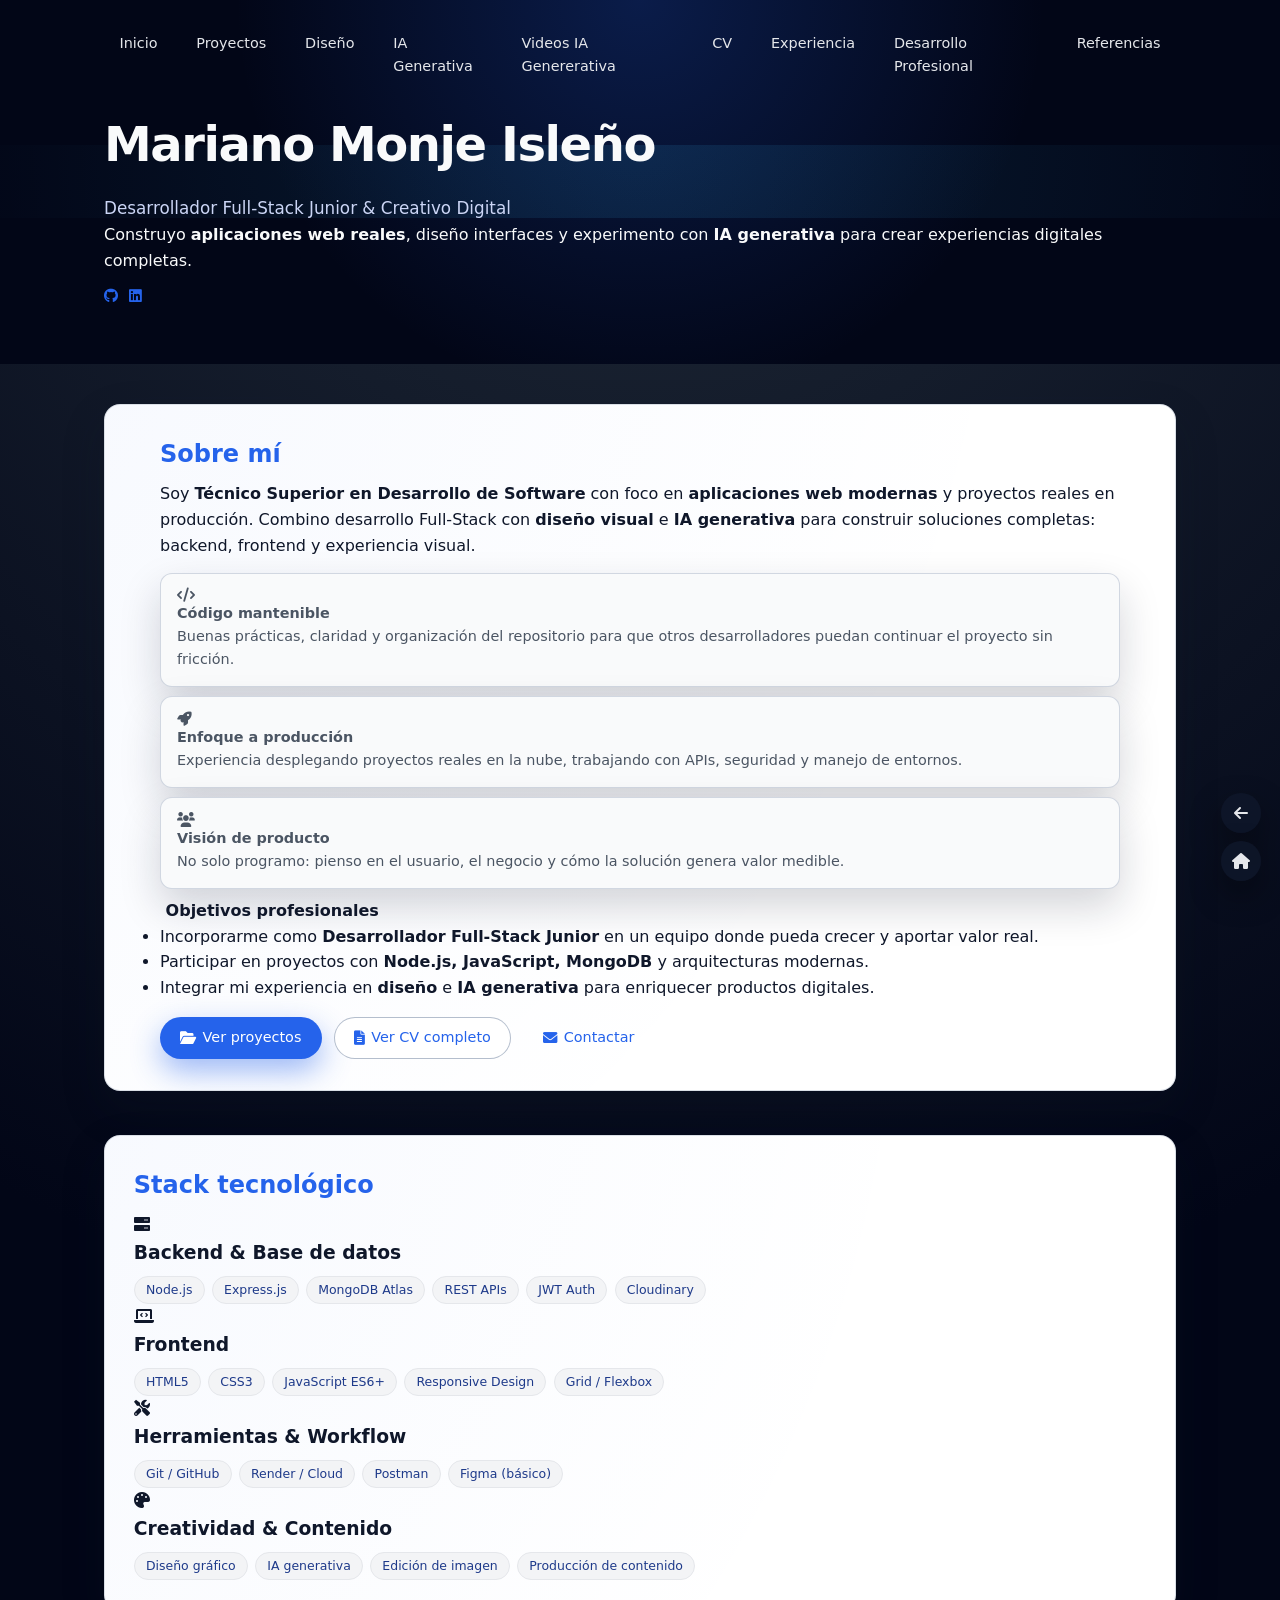
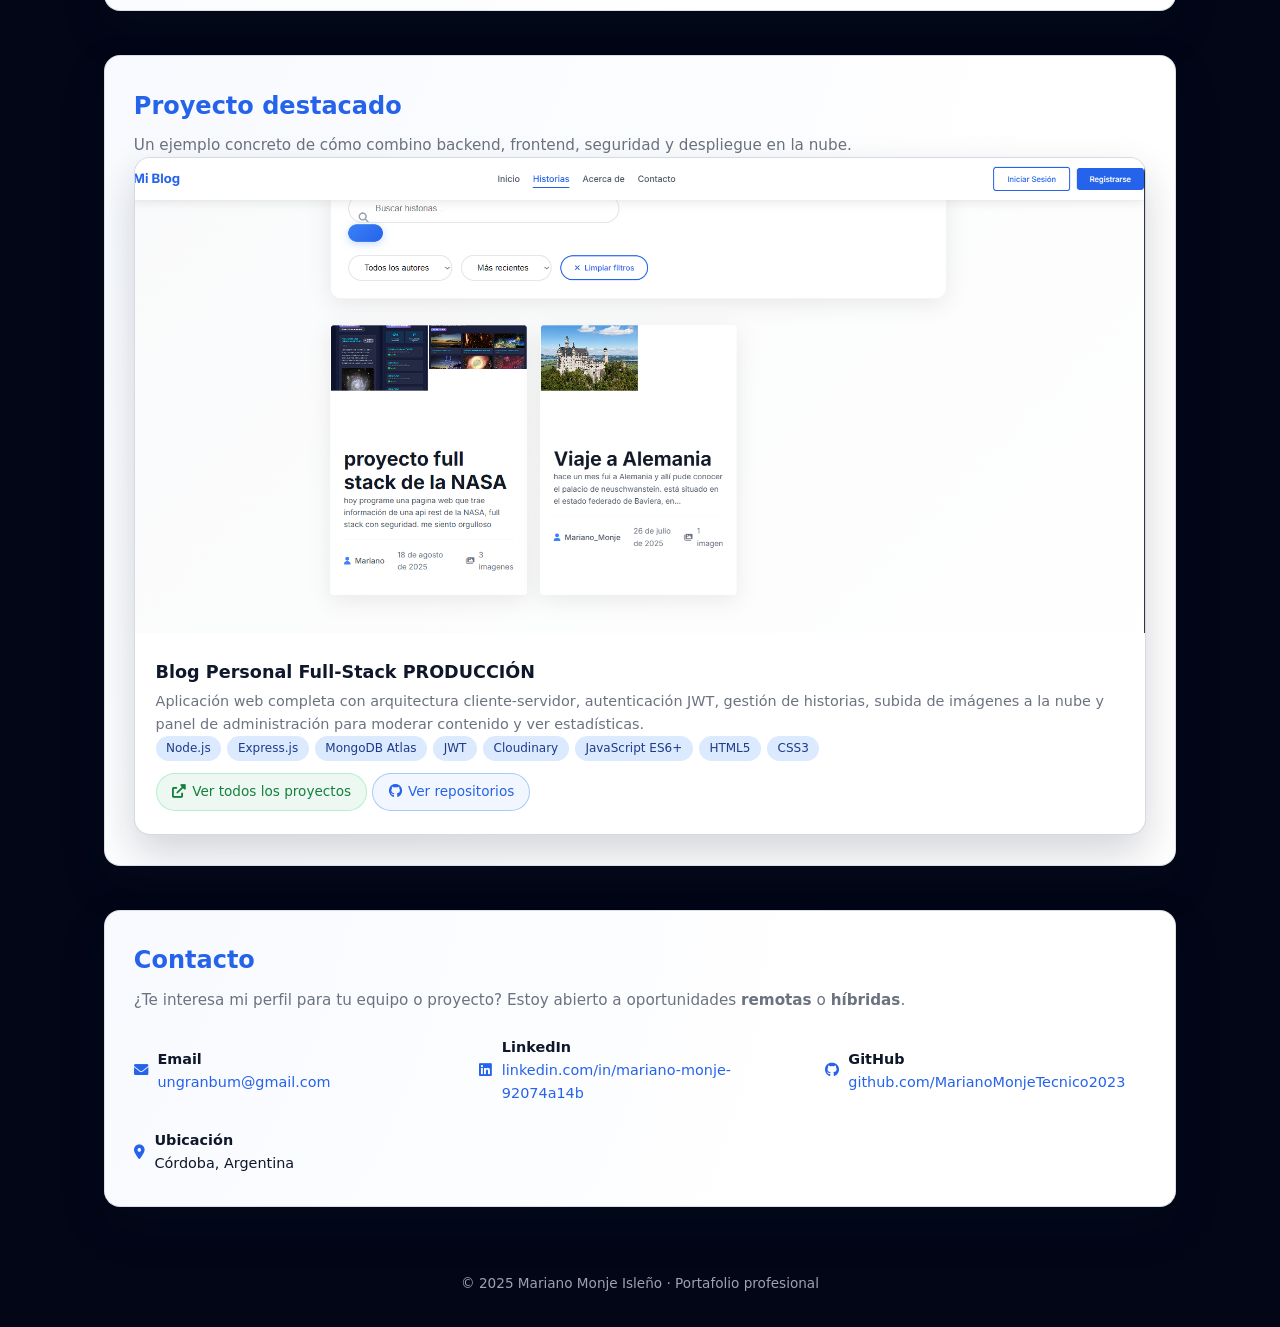
==== commit 0af80fa6: "Update" ====
--- a/index.html
+++ b/index.html
@@ -3,97 +3,146 @@
 <head>
     <meta charset="UTF-8">
     <meta name="viewport" content="width=device-width, initial-scale=1.0">
-    <meta name="description" content="Mariano Monje Isleño - Desarrollador Full-Stack especializado en Node.js, JavaScript, MongoDB. Proyectos reales desplegados en producción. Disponible para contratación.">
-    <meta name="keywords" content="desarrollador full-stack, programador javascript, node.js developer, mongodb, desarrollador web, portfolio programador, mariano monje">
+    
+    <title>Mariano Monje Isleño - Desarrollador Full-Stack & Creativo Digital</title>
+
+    <!-- SEO -->
+    <meta name="description" content="Portafolio profesional de Mariano Monje Isleño. Desarrollador Full-Stack Junior y creativo digital con experiencia en Node.js, JavaScript, MongoDB, diseño gráfico e IA generativa. Proyectos reales desplegados en producción.">
+    <meta name="keywords" content="desarrollador full-stack, programador javascript, node.js developer, mongodb, desarrollo web, portfolio programador, diseño gráfico, IA generativa, mariano monje isleño">
     <meta name="author" content="Mariano Monje Isleño">
-    <meta property="og:title" content="Mariano Monje Isleño - Desarrollador Full-Stack">
-    <meta property="og:description" content="Desarrollador Full-Stack con experiencia en Node.js, JavaScript, MongoDB y tecnologías cloud. Proyectos reales en producción.">
+
+    <!-- Open Graph -->
+    <meta property="og:title" content="Mariano Monje Isleño - Desarrollador Full-Stack & Creativo Digital">
+    <meta property="og:description" content="Desarrollo de aplicaciones web modernas, diseño visual e IA generativa. Proyectos reales, métricas concretas y experiencia demostrable.">
     <meta property="og:type" content="website">
     <meta property="og:url" content="https://marianomonjetecnico2023.github.io/Portfolio/">
+
+    <!-- Twitter -->
     <meta name="twitter:card" content="summary_large_image">
     <meta name="twitter:title" content="Mariano Monje Isleño - Desarrollador Full-Stack">
-    <meta name="twitter:description" content="Desarrollador Full-Stack especializado en aplicaciones web modernas y escalables.">
-    
+    <meta name="twitter:description" content="Aplicaciones web modernas, diseño gráfico e IA generativa. Disponible para nuevos desafíos.">
+
+    <!-- Fuentes y estilos -->
     <link rel="preconnect" href="https://fonts.googleapis.com">
     <link rel="preconnect" href="https://fonts.gstatic.com" crossorigin>
-    <link href="https://fonts.googleapis.com/css2?family=DM+Sans:wght@400;500;700&family=Inter:wght@300;500&display=swap" rel="stylesheet">
+    <link 
+        href="https://fonts.googleapis.com/css2?family=DM+Sans:wght@400;500;700&family=Inter:wght@300;500&display=swap" 
+        rel="stylesheet">
     <link rel="stylesheet" href="https://cdnjs.cloudflare.com/ajax/libs/font-awesome/6.0.0/css/all.min.css">
     <link rel="stylesheet" href="index.css">
-    <title>Mariano Monje Isleño - Portafolio</title>
 </head>
     
-    <body>
-        <header class="hero">
-            <nav id="main-nav" class="container">
-                <button class="mobile-menu-toggle" aria-label="Abrir menú">
-                    <i class="fas fa-bars"></i>
-                </button>
-                <ul>
-                    <li><a href="index.html">Inicio</a></li>
-                    <li><a href="ProyectosProgramacion.html">Proyectos</a></li>
-                    <li><a href="DiseñoGrafico.html">Diseño</a></li>
-                    <li><a href="IA-Generativa.html">IA Generativa</a></li>
-                    <li><a href="programador.html">CV</a></li>
-                    <li><a href="ExperienciaLaboral.html">Experiencia</a></li>
-                    <li><a href="CarrerasPlatzi.html">Desarrollo Profesional</a></li>
-                    <li><a href="Referencias.html">Referencias</a></li>
-                </ul>
-            </nav>
-            <div class="mobile-menu-overlay"></div>
-    
-            <div class="hero-content container">
-                <h1>Mariano Monje Isleño</h1>
-                <p class="subtitle">Técnico Superior en Desarrollo de Software</p>
-                <div class="social-links">
-                    <a href="https://github.com/MarianoMonjeTecnico2023" target="_blank"><i class="fab fa-github"></i></a>
-                    <a href="https://www.linkedin.com/in/mariano-monje-92074a14b/" target="_blank"><i class="fab fa-linkedin"></i></a>
-                </div>
-            </div>
-        </header>
-    
-        <main class="container">
-                    <section id="sobre-mi" class="section">
+<body>
+    <!-- Hero + Navegación -->
+    <header class="hero">
+        <nav id="main-nav" class="container">
+            <button class="mobile-menu-toggle" aria-label="Abrir menú">
+                <i class="fas fa-bars"></i>
+            </button>
+            <ul>
+                <li><a href="index.html">Inicio</a></li>
+                <li><a href="ProyectosProgramacion.html">Proyectos</a></li>
+                <li><a href="DiseñoGrafico.html">Diseño</a></li>
+                <li><a href="IA-Generativa.html">IA Generativa</a></li>
+                <li><a href="videosIA.html">Videos IA Genererativa</a></li>
+                <li><a href="programador.html">CV</a></li>
+                <li><a href="ExperienciaLaboral.html">Experiencia</a></li>
+                <li><a href="CarrerasPlatzi.html">Desarrollo Profesional</a></li>
+                <li><a href="Referencias.html">Referencias</a></li>
+            </ul>
+        </nav>
+        <div class="mobile-menu-overlay"></div>
+
+        <div class="hero-content container">
+            <h1>Mariano Monje Isleño</h1>
+            <p class="subtitle">Desarrollador Full-Stack Junior & Creativo Digital</p>
+            <p class="lead">
+                Construyo <strong>aplicaciones web reales</strong>, diseño interfaces y experimento con 
+                <strong>IA generativa</strong> para crear experiencias digitales completas.
+            </p>
+            <div class="social-links">
+                <a href="https://github.com/MarianoMonjeTecnico2023" target="_blank" title="Ver GitHub">
+                    <i class="fab fa-github"></i>
+                </a>
+                <a href="https://www.linkedin.com/in/mariano-monje-92074a14b/" target="_blank" title="Ver LinkedIn">
+                    <i class="fab fa-linkedin"></i>
+                </a>
+            </div>
+        </div>
+    </header>
+
+    <main class="container">
+        <!-- Sobre mí -->
+        <section id="sobre-mi" class="section">
             <div class="about-content">
                 <div class="about-text">
-                    <h2>Desarrollador Full-Stack Junior</h2>
-                    <p class="lead">Técnico Superior en Desarrollo de Software con enfoque en aplicaciones web modernas. Especializado en Node.js, JavaScript, MongoDB y tecnologías cloud. Buscando mi primera oportunidad profesional en desarrollo.</p>
+                    <h2>Sobre mí</h2>
+                    <p class="lead">
+                        Soy <strong>Técnico Superior en Desarrollo de Software</strong> con foco en 
+                        <strong>aplicaciones web modernas</strong> y proyectos reales en producción. Combino 
+                        desarrollo Full-Stack con <strong>diseño visual</strong> e 
+                        <strong>IA generativa</strong> para construir soluciones completas: backend, frontend y experiencia visual.
+                    </p>
+
                     <div class="value-proposition">
                         <div class="value-item">
                             <i class="fas fa-code"></i>
-                            <h4>Código Limpio</h4>
-                            <p>Desarrollo con mejores prácticas, documentación y testing</p>
+                            <h4>Código mantenible</h4>
+                            <p>Buenas prácticas, claridad y organización del repositorio para que otros desarrolladores puedan continuar el proyecto sin fricción.</p>
                         </div>
                         <div class="value-item">
                             <i class="fas fa-rocket"></i>
-                            <h4>Deploy Real</h4>
-                            <p>Experiencia desplegando aplicaciones en producción</p>
+                            <h4>Enfoque a producción</h4>
+                            <p>Experiencia desplegando proyectos reales en la nube, trabajando con APIs, seguridad y manejo de entornos.</p>
                         </div>
                         <div class="value-item">
                             <i class="fas fa-users"></i>
-                            <h4>Trabajo en Equipo</h4>
-                            <p>Comunicación efectiva y colaboración profesional</p>
+                            <h4>Visión de producto</h4>
+                            <p>No solo programo: pienso en el usuario, el negocio y cómo la solución genera valor medible.</p>
                         </div>
                     </div>
+
+                    <div class="professional-goals">
+                        <h4><i class="fas fa-target"></i> Objetivos profesionales</h4>
+                        <ul>
+                            <li>Incorporarme como <strong>Desarrollador Full-Stack Junior</strong> en un equipo donde pueda crecer y aportar valor real.</li>
+                            <li>Participar en proyectos con <strong>Node.js, JavaScript, MongoDB</strong> y arquitecturas modernas.</li>
+                            <li>Integrar mi experiencia en <strong>diseño</strong> e <strong>IA generativa</strong> para enriquecer productos digitales.</li>
+                        </ul>
+                    </div>
+
                     <div class="cta-buttons">
-                        <a href="ProyectosProgramacion.html" class="btn-primary">Ver Proyectos</a>
-                        <a href="programador.html" class="btn-secondary">Descargar CV</a>
-                        <a href="mailto:ungranbum@gmail.com" class="btn-contact">Contactar</a>
-                    </div>
-                    <div class="professional-goals">
-                        <h4><i class="fas fa-target"></i> Objetivos Profesionales</h4>
-                        <ul>
-                            <li>Obtener mi primera posición como desarrollador full-stack junior</li>
-                            <li>Contribuir a proyectos reales y aprender de equipos experimentados</li>
-                            <li>Desarrollar aplicaciones escalables y de alta calidad</li>
-                        </ul>
-                    </div>
-                </div>
-            </div>
-        </section>
-    
-                    <section id="habilidades" class="section">
-            <h2>Stack Tecnológico</h2>
+                        <a href="ProyectosProgramacion.html" class="btn-primary">
+                            <i class="fas fa-folder-open"></i> Ver proyectos
+                        </a>
+                        <a href="programador.html" class="btn-secondary">
+                            <i class="fas fa-file-alt"></i> Ver CV completo
+                        </a>
+                        <a href="mailto:ungranbum@gmail.com" class="btn-contact">
+                            <i class="fas fa-envelope"></i> Contactar
+                        </a>
+                    </div>
+                </div>
+            </div>
+        </section>
+
+        <!-- Stack tecnológico -->
+        <section id="habilidades" class="section">
+            <h2>Stack tecnológico</h2>
             <div class="tech-stack">
+                <div class="tech-category">
+                    <i class="fas fa-server"></i>
+                    <h3>Backend & Base de datos</h3>
+                    <div class="tech-items">
+                        <span class="tech-badge">Node.js</span>
+                        <span class="tech-badge">Express.js</span>
+                        <span class="tech-badge">MongoDB Atlas</span>
+                        <span class="tech-badge">REST APIs</span>
+                        <span class="tech-badge">JWT Auth</span>
+                        <span class="tech-badge">Cloudinary</span>
+                    </div>
+                </div>
+
                 <div class="tech-category">
                     <i class="fas fa-laptop-code"></i>
                     <h3>Frontend</h3>
@@ -102,160 +151,137 @@
                         <span class="tech-badge">CSS3</span>
                         <span class="tech-badge">JavaScript ES6+</span>
                         <span class="tech-badge">Responsive Design</span>
-                    </div>
-                </div>
-                <div class="tech-category">
-                    <i class="fas fa-server"></i>
-                    <h3>Backend</h3>
-                    <div class="tech-items">
-                        <span class="tech-badge">Node.js</span>
-                        <span class="tech-badge">Express.js</span>
-                        <span class="tech-badge">API REST</span>
-                        <span class="tech-badge">JWT Auth</span>
-                    </div>
-                </div>
-                <div class="tech-category">
-                    <i class="fas fa-database"></i>
-                    <h3>Base de Datos</h3>
-                    <div class="tech-items">
-                        <span class="tech-badge">MongoDB</span>
-                        <span class="tech-badge">SQL Server</span>
-                        <span class="tech-badge">Entity Framework</span>
-                    </div>
-                </div>
-                <div class="tech-category">
-                    <i class="fas fa-cloud"></i>
-                    <h3>Cloud & DevOps</h3>
-                    <div class="tech-items">
-                        <span class="tech-badge">GitHub Pages</span>
-                        <span class="tech-badge">Render</span>
-                        <span class="tech-badge">Cloudinary</span>
-                        <span class="tech-badge">Git/GitHub</span>
-                    </div>
-                </div>
+                        <span class="tech-badge">Grid / Flexbox</span>
+                    </div>
+                </div>
+
                 <div class="tech-category">
                     <i class="fas fa-tools"></i>
-                    <h3>Herramientas</h3>
-                    <div class="tech-items">
-                        <span class="tech-badge">C#</span>
-                        <span class="tech-badge">Python</span>
-                        <span class="tech-badge">Adobe Suite</span>
-                        <span class="tech-badge">VS Code</span>
-                    </div>
-                </div>
-            </div>
-        </section>
-    
-            <section id="contacto" class="section">
-                <h2>Contacto</h2>
-                <div class="contact-info">
-                    <div class="contact-item">
-                        <i class="fas fa-envelope"></i>
+                    <h3>Herramientas & Workflow</h3>
+                    <div class="tech-items">
+                        <span class="tech-badge">Git / GitHub</span>
+                        <span class="tech-badge">Render / Cloud</span>
+                        <span class="tech-badge">Postman</span>
+                        <span class="tech-badge">Figma (básico)</span>
+                    </div>
+                </div>
+
+                <div class="tech-category">
+                    <i class="fas fa-palette"></i>
+                    <h3>Creatividad & Contenido</h3>
+                    <div class="tech-items">
+                        <span class="tech-badge">Diseño gráfico</span>
+                        <span class="tech-badge">IA generativa</span>
+                        <span class="tech-badge">Edición de imagen</span>
+                        <span class="tech-badge">Producción de contenido</span>
+                    </div>
+                </div>
+            </div>
+        </section>
+
+        <!-- Proyecto destacado -->
+        <section class="section">
+            <h2>Proyecto destacado</h2>
+            <p class="section-description">
+                Un ejemplo concreto de cómo combino backend, frontend, seguridad y despliegue en la nube.
+            </p>
+
+            <article class="project-card featured-project">
+                <div class="project-media">
+                    <img src="Blog.png" alt="Blog Personal Full-Stack - Aplicación web con autenticación, panel de admin y despliegue en producción">
+                </div>
+                <div class="project-content">
+                    <h3>Blog Personal Full-Stack <span class="featured-badge">PRODUCCIÓN</span></h3>
+                    <p class="project-description">
+                        Aplicación web completa con arquitectura cliente-servidor, autenticación JWT, 
+                        gestión de historias, subida de imágenes a la nube y panel de administración 
+                        para moderar contenido y ver estadísticas.
+                    </p>
+
+                    <div class="project-tech">
+                        <span class="tech-tag backend">Node.js</span>
+                        <span class="tech-tag backend">Express.js</span>
+                        <span class="tech-tag database">MongoDB Atlas</span>
+                        <span class="tech-tag backend">JWT</span>
+                        <span class="tech-tag database">Cloudinary</span>
+                        <span class="tech-tag frontend">JavaScript ES6+</span>
+                        <span class="tech-tag frontend">HTML5</span>
+                        <span class="tech-tag frontend">CSS3</span>
+                    </div>
+
+                    <div class="project-links">
+                        <a href="ProyectosProgramacion.html" class="btn-demo">
+                            <i class="fas fa-external-link-alt"></i> Ver todos los proyectos
+                        </a>
+                        <a href="https://github.com/MarianoMonjeTecnico2023" class="btn-code" target="_blank">
+                            <i class="fab fa-github"></i> Ver repositorios
+                        </a>
+                    </div>
+                </div>
+            </article>
+        </section>
+
+        <!-- Contacto -->
+        <section id="contacto" class="section">
+            <h2>Contacto</h2>
+            <p class="section-description">
+                ¿Te interesa mi perfil para tu equipo o proyecto? Estoy abierto a oportunidades 
+                <strong>remotas</strong> o <strong>híbridas</strong>.
+            </p>
+
+            <div class="contact-info">
+                <div class="contact-item">
+                    <i class="fas fa-envelope"></i>
+                    <div>
+                        <strong>Email</strong><br>
                         <a href="mailto:ungranbum@gmail.com">ungranbum@gmail.com</a>
                     </div>
-                    <div class="contact-item">
-                        <i class="fas fa-phone"></i>
-                        <a href="tel:+543517679059">+54 3517679059</a>
-                    </div>
-                    <div class="contact-item">
-                        <i class="fas fa-map-marker-alt"></i>
-                        <span>Argentina</span>
-                    </div>
-                </div>
-                <div class="availability-info">
-                    <h4><i class="fas fa-clock"></i> Disponibilidad</h4>
-                    <ul>
-                        <li><strong>Modalidad:</strong> Remoto / Híbrido / Presencial</li>
-                        <li><strong>Disponibilidad:</strong> Inmediata</li>
-                        <li><strong>Horario:</strong> Flexible según necesidades de la empresa</li>
-                    </ul>
-                </div>
-            </section>
-        </main>
-    
-        <footer>
-            <div class="container">
-                <p>&copy; 2025 Mariano Monje Isleño</p>
-            </div>
-        </footer>
-
-        <div class="nav-buttons">
-            <a href="javascript:history.back()" class="nav-button" title="Página Anterior">
-                <i class="fas fa-arrow-left"></i>
-            </a>
-            <a href="index.html" class="nav-button" title="Inicio">
-                <i class="fas fa-home"></i>
-            </a>
+                </div>
+                <div class="contact-item">
+                    <i class="fab fa-linkedin"></i>
+                    <div>
+                        <strong>LinkedIn</strong><br>
+                        <a href="https://www.linkedin.com/in/mariano-monje-92074a14b/" target="_blank">
+                            linkedin.com/in/mariano-monje-92074a14b
+                        </a>
+                    </div>
+                </div>
+                <div class="contact-item">
+                    <i class="fab fa-github"></i>
+                    <div>
+                        <strong>GitHub</strong><br>
+                        <a href="https://github.com/MarianoMonjeTecnico2023" target="_blank">
+                            github.com/MarianoMonjeTecnico2023
+                        </a>
+                    </div>
+                </div>
+                <div class="contact-item">
+                    <i class="fas fa-map-marker-alt"></i>
+                    <div>
+                        <strong>Ubicación</strong><br>
+                        Córdoba, Argentina
+                    </div>
+                </div>
+            </div>
+        </section>
+    </main>
+
+    <!-- Footer + botones flotantes -->
+    <footer>
+        <div class="container">
+            <p>&copy; 2025 Mariano Monje Isleño · Portafolio profesional</p>
         </div>
-
-        <script>
-            // Menú móvil
-            const mobileToggle = document.querySelector('.mobile-menu-toggle');
-            const navMenu = document.querySelector('#main-nav ul');
-            const overlay = document.querySelector('.mobile-menu-overlay');
-            const menuIcon = mobileToggle.querySelector('i');
-
-            function toggleMobileMenu() {
-                navMenu.classList.toggle('mobile-menu-open');
-                overlay.classList.toggle('active');
-                
-                // Cambiar icono
-                if (navMenu.classList.contains('mobile-menu-open')) {
-                    menuIcon.classList.remove('fa-bars');
-                    menuIcon.classList.add('fa-times');
-                    mobileToggle.setAttribute('aria-label', 'Cerrar menú');
-                } else {
-                    menuIcon.classList.remove('fa-times');
-                    menuIcon.classList.add('fa-bars');
-                    mobileToggle.setAttribute('aria-label', 'Abrir menú');
-                }
-            }
-
-            mobileToggle.addEventListener('click', toggleMobileMenu);
-            overlay.addEventListener('click', toggleMobileMenu);
-
-            // Cerrar menú al hacer clic en un enlace
-            navMenu.querySelectorAll('a').forEach(link => {
-                link.addEventListener('click', () => {
-                    if (navMenu.classList.contains('mobile-menu-open')) {
-                        toggleMobileMenu();
-                    }
-                });
-            });
-
-            // Estados de carga para imágenes y videos
-            function handleMediaLoading() {
-                const images = document.querySelectorAll('img');
-                const videos = document.querySelectorAll('video');
-
-                images.forEach(img => {
-                    if (!img.complete) {
-                        img.parentElement.classList.add('loading');
-                        img.addEventListener('load', () => {
-                            img.parentElement.classList.remove('loading');
-                        });
-                        img.addEventListener('error', () => {
-                            img.parentElement.classList.remove('loading');
-                            img.style.display = 'none';
-                        });
-                    }
-                });
-
-                videos.forEach(video => {
-                    video.addEventListener('loadstart', () => {
-                        video.parentElement.classList.add('loading');
-                    });
-                    video.addEventListener('canplay', () => {
-                        video.parentElement.classList.remove('loading');
-                    });
-                    video.addEventListener('error', () => {
-                        video.parentElement.classList.remove('loading');
-                    });
-                });
-            }
-
-            // Ejecutar cuando el DOM esté listo
-            document.addEventListener('DOMContentLoaded', handleMediaLoading);
-        </script>
-    </body>
-    </html>+    </footer>
+
+    <div class="nav-buttons">
+        <a href="javascript:history.back()" class="nav-button" title="Página anterior">
+            <i class="fas fa-arrow-left"></i>
+        </a>
+        <a href="index.html" class="nav-button" title="Inicio">
+            <i class="fas fa-home"></i>
+        </a>
+    </div>
+
+    <script src="index.js"></script>
+</body>
+</html>
--- a/index.css
+++ b/index.css
@@ -1,1934 +1,1213 @@
 :root {
     --primary-color: #2563eb;
     --secondary-color: #1e40af;
-    --text-color: #1f2937;
-    --bg-color: #ffffff;
+    --text-color: #0f172a;
+    --muted-text: #6b7280;
+    --bg-color: #020617;
+    --card-bg: #ffffff;
     --accent-color: #dbeafe;
-}
-
-* {
+    --accent-soft: #f3f4f6;
+    --border-soft: #e2e8f0;
+    --danger-color: #b91c1c;
+}
+
+/* =====================
+   Reset básico
+   ===================== */
+
+*,
+*::before,
+*::after {
     margin: 0;
     padding: 0;
     box-sizing: border-box;
 }
 
+html {
+    scroll-behavior: smooth;
+}
+
 body {
-    font-family: 'DM Sans', sans-serif;
+    font-family: system-ui, -apple-system, BlinkMacSystemFont, "DM Sans", sans-serif;
+    color: var(--text-color);
+    background: radial-gradient(circle at top, #1f2937 0, #020617 45%);
     line-height: 1.6;
-    color: var(--text-color);
-    background-color: var(--bg-color);
-}
+}
+
+/* Contenedor global */
 
 .container {
-    max-width: 1200px;
+    width: 100%;
+    max-width: 1120px;
     margin: 0 auto;
-    padding: 0 2rem;
-}
-
-/* Header y Navegación */
+    padding: 0 1.5rem;
+}
+
+/* Links */
+
+a {
+    color: var(--primary-color);
+    text-decoration: none;
+}
+
+a:hover {
+    text-decoration: underline;
+}
+
+/* =====================
+   Hero / Header
+   ===================== */
+
 .hero {
-    background: linear-gradient(135deg, var(--primary-color), var(--secondary-color));
-    color: white;
-    padding: 2rem 0;
-    margin-bottom: 4rem;
-}
+    background:
+        radial-gradient(circle at top, rgba(37, 99, 235, 0.24), transparent 55%),
+        linear-gradient(135deg, #020617, #020617);
+    color: #f9fafb;
+    padding: 1.5rem 0 3.5rem;
+    margin-bottom: 2.5rem;
+    position: relative;
+    overflow: hidden;
+}
+
+.hero::after {
+    content: "";
+    position: absolute;
+    inset: 40% -40%;
+    background: radial-gradient(circle at top, rgba(56, 189, 248, 0.12), transparent 60%);
+    pointer-events: none;
+}
+
+/* =====================
+   Navegación
+   ===================== */
 
 #main-nav {
-    padding: 1rem 0;
     position: relative;
+    z-index: 10;
+    margin-bottom: 1.25rem;
+}
+
+#main-nav .container {
+    display: flex;
+    align-items: center;
+    justify-content: space-between;
+    gap: 1rem;
 }
 
 #main-nav ul {
     display: flex;
-    justify-content: center;
-    gap: 2rem;
     list-style: none;
-    flex-wrap: wrap;
+    gap: 0.5rem;
+}
+
+#main-nav li {
+    position: relative;
 }
 
 #main-nav a {
-    color: white;
+    display: inline-flex;
+    align-items: center;
+    padding: 0.45rem 0.9rem;
+    border-radius: 999px;
+    font-size: 0.9rem;
+    color: #e5e7eb;
     text-decoration: none;
-    font-weight: 500;
-    transition: color 0.3s ease;
-    padding: 0.5rem 1rem;
-    border-radius: 5px;
+    border: 1px solid transparent;
+    transition:
+        background 0.2s ease,
+        color 0.2s ease,
+        border-color 0.2s ease,
+        transform 0.15s ease;
 }
 
 #main-nav a:hover {
-    color: var(--accent-color);
-    background: rgba(255, 255, 255, 0.1);
-}
-
-/* Menú Hamburguesa */
+    background: rgba(15, 23, 42, 0.9);
+    border-color: rgba(148, 163, 184, 0.6);
+    transform: translateY(-1px);
+}
+
+#main-nav a.active {
+    background: #ffffff;
+    color: var(--primary-color);
+    border-color: transparent;
+    box-shadow: 0 10px 25px rgba(15, 23, 42, 0.35);
+}
+
+/* Toggle móvil */
+
 .mobile-menu-toggle {
     display: none;
-    background: none;
+    background: rgba(15, 23, 42, 0.9);
+    color: #e5e7eb;
+    border: 1px solid rgba(148, 163, 184, 0.6);
+    border-radius: 999px;
+    padding: 0.4rem 0.75rem;
+    cursor: pointer;
+}
+
+.mobile-menu-toggle i {
+    font-size: 1.1rem;
+}
+
+.mobile-menu-overlay {
+    display: none;
+}
+
+/* =====================
+   Hero content
+   ===================== */
+
+.hero-content {
+    position: relative;
+    z-index: 5;
+    text-align: left;
+}
+
+.hero-content h1 {
+    font-size: clamp(2.4rem, 4vw, 3rem);
+    margin-bottom: 0.75rem;
+    letter-spacing: -0.03em;
+}
+
+.subtitle {
+    font-size: 1.05rem;
+    color: #cbd5f5;
+    max-width: 720px;
+}
+
+/* =====================
+   Secciones genéricas
+   ===================== */
+
+.section {
+    margin-bottom: 2.75rem;
+    padding: 1.9rem 1.8rem;
+    background: var(--card-bg);
+    border-radius: 16px;
+    box-shadow: 0 18px 44px rgba(15, 23, 42, 0.2);
+    border: 1px solid rgba(148, 163, 184, 0.35);
+    position: relative;
+    overflow: hidden;
+}
+
+.section::before {
+    content: "";
+    position: absolute;
+    inset: -40%;
+    background: radial-gradient(circle at top left, rgba(37, 99, 235, 0.08), transparent 60%);
+    opacity: 0.7;
+    pointer-events: none;
+}
+
+.section > * {
+    position: relative;
+    z-index: 1;
+}
+
+.section h2 {
+    font-size: 1.5rem;
+    margin-bottom: 0.5rem;
+    color: var(--primary-color);
+}
+
+.section-description {
+    font-size: 0.95rem;
+    color: var(--muted-text);
+    max-width: 860px;
+}
+
+/* =====================
+   Grids
+   ===================== */
+
+.projects-grid,
+.design-grid,
+.ai-gallery,
+.yokai-video-grid,
+.skills-grid,
+.formacion-grid,
+.testimonial-grid,
+.areas-grid,
+.carreras-grid,
+.commitment-grid,
+.references-grid,
+.contact-info {
+    display: grid;
+    grid-template-columns: repeat(auto-fit, minmax(260px, 1fr));
+    gap: 1.5rem;
+    margin-top: 1.5rem;
+}
+
+/* =====================
+   Botones
+   ===================== */
+
+.btn-primary,
+.btn-secondary,
+.btn-contact,
+.btn-demo,
+.btn-code {
+    display: inline-flex;
+    align-items: center;
+    justify-content: center;
+    gap: 0.4rem;
+    border-radius: 999px;
+    padding: 0.55rem 1.2rem;
+    font-size: 0.9rem;
+    border: 1px solid transparent;
+    cursor: pointer;
+    text-decoration: none;
+    transition:
+        background 0.18s ease,
+        color 0.18s ease,
+        transform 0.15s ease,
+        box-shadow 0.18s ease,
+        border-color 0.18s ease;
+}
+
+.btn-primary {
+    background: var(--primary-color);
+    color: #ffffff;
+    box-shadow: 0 12px 30px rgba(37, 99, 235, 0.45);
+}
+
+.btn-primary:hover {
+    background: var(--secondary-color);
+    transform: translateY(-1px);
+}
+
+.btn-secondary {
+    background: #ffffff;
+    color: var(--primary-color);
+    border-color: rgba(148, 163, 184, 0.7);
+}
+
+.btn-secondary:hover {
+    background: var(--accent-color);
+}
+
+.btn-demo,
+.btn-code {
+    font-size: 0.85rem;
+    padding: 0.45rem 0.95rem;
+}
+
+.btn-demo {
+    background: rgba(22, 163, 74, 0.08);
+    color: #15803d;
+    border-color: rgba(74, 222, 128, 0.35);
+}
+
+.btn-demo:hover {
+    background: rgba(22, 163, 74, 0.18);
+}
+
+.btn-code {
+    background: rgba(37, 99, 235, 0.06);
+    color: var(--primary-color);
+    border-color: rgba(59, 130, 246, 0.4);
+}
+
+.btn-code:hover {
+    background: rgba(37, 99, 235, 0.12);
+}
+
+/* Botones en fila */
+
+.cta-buttons {
+    display: flex;
+    flex-wrap: wrap;
+    gap: 0.75rem;
+    margin-top: 1rem;
+}
+
+/* =====================
+   Filtros (proyectos / diseño / IA)
+   ===================== */
+
+.project-filters,
+.design-filters,
+.ai-filters {
+    display: flex;
+    flex-wrap: wrap;
+    gap: 0.7rem;
+    justify-content: center;
+    margin: 1.5rem 0 0.75rem;
+}
+
+.filter-btn {
+    padding: 0.45rem 1.1rem;
+    border-radius: 999px;
+    border: 1px solid rgba(148, 163, 184, 0.9);
+    background: #ffffff;
+    font-size: 0.85rem;
+    color: #374151;
+    cursor: pointer;
+    transition:
+        background 0.18s ease,
+        color 0.18s ease,
+        border-color 0.18s ease,
+        transform 0.15s ease;
+}
+
+.filter-btn:hover {
+    transform: translateY(-1px);
+    border-color: rgba(37, 99, 235, 0.7);
+}
+
+.filter-btn.active {
+    background: var(--primary-color);
+    color: #ffffff;
+    border-color: transparent;
+    box-shadow: 0 10px 26px rgba(37, 99, 235, 0.5);
+}
+
+/* =====================
+   Tarjetas genéricas
+   ===================== */
+
+.project-card,
+.design-card,
+.ai-card,
+.testimonial-card,
+.area-card,
+.carrera-category,
+.formacion-item,
+.value-item,
+.commitment-item,
+.reference-card {
+    background: #ffffff;
+    border-radius: 16px;
+    border: 1px solid rgba(148, 163, 184, 0.4);
+    box-shadow: 0 18px 40px rgba(15, 23, 42, 0.18);
+    overflow: hidden;
+    display: flex;
+    flex-direction: column;
+    transition:
+        transform 0.22s ease,
+        box-shadow 0.22s ease,
+        border-color 0.22s ease;
+}
+
+.project-card:hover,
+.design-card:hover,
+.ai-card:hover,
+.testimonial-card:hover,
+.area-card:hover,
+.carrera-category:hover,
+.formacion-item:hover,
+.value-item:hover,
+.commitment-item:hover,
+.reference-card:hover {
+    transform: translateY(-6px);
+    box-shadow: 0 22px 55px rgba(15, 23, 42, 0.26);
+    border-color: var(--primary-color);
+}
+
+/* Contenedor de medios */
+
+.project-media,
+.design-image,
+.ai-image {
+    position: relative;
+    overflow: hidden;
+}
+
+.project-media img,
+.project-media video,
+.design-image img,
+.ai-image img {
+    width: 100%;
+    height: auto;
+    object-fit: cover;
+    transition: transform 0.3s ease;
+}
+
+.project-media:hover img,
+.project-media:hover video,
+.design-image:hover img,
+.ai-image:hover img {
+    transform: scale(1.05);
+}
+
+.project-content,
+.testimonial-content,
+.ai-caption {
+    padding: 1.1rem 1.3rem 1.4rem;
+}
+
+/* =====================
+   Proyectos
+   ===================== */
+
+.project-card h3 {
+    font-size: 1.1rem;
+    margin-bottom: 0.25rem;
+}
+
+.project-description {
+    font-size: 0.9rem;
+    color: var(--muted-text);
+}
+
+.project-features {
+    margin: 0.9rem 0 0.75rem;
+    padding-left: 1.1rem;
+    font-size: 0.88rem;
+    color: #4b5563;
+}
+
+.project-features li {
+    margin-bottom: 0.25rem;
+}
+
+.project-tech {
+    display: flex;
+    flex-wrap: wrap;
+    gap: 0.4rem;
+    margin-bottom: 0.75rem;
+}
+
+.tech-tag,
+.tech-badge {
+    font-size: 0.75rem;
+    padding: 0.18rem 0.65rem;
+    border-radius: 999px;
+    background: var(--accent-color);
+    color: #1e3a8a;
+}
+
+/* =====================
+   Diseño gráfico
+   ===================== */
+
+.design-grid {
+    margin-top: 1.8rem;
+}
+
+.design-image {
+    height: 260px;
+    border-radius: 16px 16px 0 0;
+}
+
+.design-image img {
+    height: 100%;
+}
+
+.design-overlay {
+    position: absolute;
+    inset: auto 0 0;
+    padding: 1.1rem 1.3rem;
+    background: linear-gradient(
+        to top,
+        rgba(15, 23, 42, 0.94),
+        rgba(15, 23, 42, 0.3),
+        transparent
+    );
+    color: #e5e7eb;
+}
+
+.design-overlay h3 {
+    font-size: 1.05rem;
+    margin-bottom: 0.25rem;
+}
+
+/* =====================
+   IA generativa (imágenes)
+   ===================== */
+
+.ai-image {
+    position: relative;
+}
+
+.ai-overlay {
+    position: absolute;
+    inset: auto 0 0;
+    padding: 1.15rem 1.4rem 1.4rem;
+    background: linear-gradient(
+        to top,
+        rgba(15, 23, 42, 0.96),
+        rgba(15, 23, 42, 0.3),
+        transparent
+    );
+    color: #e5e7eb;
+}
+
+.ai-overlay h3 {
+    font-size: 1.05rem;
+    margin-bottom: 0.25rem;
+    color: #f9fafb;
+}
+
+.ai-overlay p {
+    font-size: 0.9rem;
+    line-height: 1.4;
+}
+
+/* Intro IA */
+
+.ai-intro {
+    display: grid;
+    grid-template-columns: minmax(0, 2fr) minmax(0, 1.4fr);
+    gap: 2rem;
+    align-items: center;
+    margin-top: 1.2rem;
+}
+
+.ai-intro-text {
+    display: flex;
+    flex-direction: column;
+    gap: 0.8rem;
+}
+
+.ai-badge {
+    display: inline-flex;
+    align-items: center;
+    gap: 0.35rem;
+    padding: 0.25rem 0.8rem;
+    border-radius: 999px;
+    font-size: 0.75rem;
+    text-transform: uppercase;
+    letter-spacing: 0.08em;
+    background: rgba(37, 99, 235, 0.1);
+    color: var(--primary-color);
+}
+
+.ai-tools {
+    display: flex;
+    flex-wrap: wrap;
+    gap: 0.65rem;
+    margin-top: 0.5rem;
+}
+
+.tool-badge {
+    display: inline-flex;
+    align-items: center;
+    gap: 0.4rem;
+    padding: 0.38rem 0.9rem;
+    font-size: 0.8rem;
+    border-radius: 999px;
+    border: 1px solid rgba(148, 163, 184, 0.5);
+    background: rgba(15, 23, 42, 0.02);
+}
+
+.tool-badge i {
+    font-size: 0.85rem;
+    color: var(--primary-color);
+}
+
+/* Tarjetas IA / Yokai videos */
+
+.ai-gallery,
+.yokai-video-grid {
+    margin-top: 1.7rem;
+}
+
+.ai-card {
+    background: #ffffff;
+    border-radius: 16px;
+    border: 1px solid rgba(148, 163, 184, 0.45);
+    box-shadow: 0 18px 45px rgba(15, 23, 42, 0.18);
+    display: flex;
+    flex-direction: column;
+    overflow: hidden;
+    transition:
+        transform 0.25s ease,
+        box-shadow 0.25s ease,
+        border-color 0.25s ease;
+}
+
+.ai-card:hover {
+    transform: translateY(-6px);
+    box-shadow: 0 22px 55px rgba(15, 23, 42, 0.25);
+    border-color: var(--primary-color);
+}
+
+/* Variante destacada */
+
+.featured-ai {
+    position: relative;
+}
+
+.featured-ai::before {
+    content: "Destacado";
+    position: absolute;
+    top: 0.9rem;
+    left: 1rem;
+    padding: 0.2rem 0.75rem;
+    font-size: 0.7rem;
+    border-radius: 999px;
+    text-transform: uppercase;
+    letter-spacing: 0.09em;
+    background: rgba(37, 99, 235, 0.96);
+    color: #ffffff;
+    z-index: 3;
+}
+
+/* Descripción inferior de IA / Videos */
+
+.ai-caption {
+    padding: 1.1rem 1.4rem 1.3rem;
+    display: flex;
+    flex-direction: column;
+    gap: 0.55rem;
+}
+
+.ai-caption h3 {
+    font-size: 1.05rem;
+    color: var(--primary-color);
+}
+
+.ai-caption p {
+    font-size: 0.9rem;
+    color: #4b5563;
+}
+
+/* Chips */
+
+.ai-specs {
+    display: flex;
+    flex-wrap: wrap;
+    gap: 0.45rem;
+    margin-top: 0.2rem;
+}
+
+.spec-tag {
+    display: inline-flex;
+    align-items: center;
+    padding: 0.25rem 0.7rem;
+    border-radius: 999px;
+    font-size: 0.75rem;
+    background: rgba(219, 234, 254, 0.96);
+    color: #1e3a8a;
+    border: 1px solid rgba(59, 130, 246, 0.35);
+}
+
+/* Wrapper TikTok */
+
+.tiktok-wrapper {
+    background: #020617;
+    border-bottom: 1px solid rgba(15, 23, 42, 0.65);
+}
+
+.tiktok-wrapper blockquote {
+    margin: 0;
+}
+
+/* =====================
+   Timeline (Experiencia / CV)
+   ===================== */
+
+.timeline-section {
+    padding: 2.2rem 0 0.5rem;
+}
+
+.timeline {
+    position: relative;
+    max-width: 960px;
+    margin: 0 auto;
+    padding: 0.5rem 0 0;
+}
+
+/* Desactivamos la línea vertical central clásica */
+.timeline::before {
+    content: none;
+}
+
+.timeline-item {
+    position: relative;
+    margin-bottom: 2.5rem;
+    padding-left: 1.9rem;
+}
+
+.timeline-dot {
+    position: absolute;
+    left: 0.4rem;
+    top: 0.45rem;
+    width: 10px;
+    height: 10px;
+    border-radius: 999px;
+    background: var(--primary-color);
+    box-shadow: 0 0 0 4px rgba(37, 99, 235, 0.25);
+}
+
+.timeline-content {
+    background: #ffffff;
+    border-radius: 12px;
+    padding: 1rem 1.2rem 1.1rem;
+    border: 1px solid rgba(148, 163, 184, 0.4);
+    box-shadow: 0 12px 30px rgba(15, 23, 42, 0.14);
+}
+
+.timeline-header {
+    margin-bottom: 0.5rem;
+}
+
+.timeline-header h3 {
+    font-size: 1.1rem;
+    color: var(--primary-color);
+}
+
+.timeline-date {
+    font-size: 0.8rem;
+    text-transform: uppercase;
+    letter-spacing: 0.08em;
+    color: var(--muted-text);
+}
+
+.timeline-description {
+    font-size: 0.9rem;
+    color: #4b5563;
+}
+
+/* =====================
+   Skills
+   ===================== */
+
+.skills-grid {
+    margin-top: 1.7rem;
+}
+
+/* Soporte tanto para skill-category como skills-category */
+.skill-category,
+.skills-category {
+    text-align: left;
+    padding: 1.4rem 1.5rem;
+    border-radius: 14px;
+    background: var(--accent-color);
+    border: 1px solid rgba(148, 163, 184, 0.55);
+    transition:
+        transform 0.23s ease,
+        box-shadow 0.23s ease;
+}
+
+.skill-category:hover,
+.skills-category:hover {
+    transform: translateY(-4px);
+    box-shadow: 0 16px 40px rgba(37, 99, 235, 0.28);
+}
+
+.skills-used,
+.tech-items {
+    display: flex;
+    flex-wrap: wrap;
+    gap: 0.45rem;
+    margin-top: 0.5rem;
+}
+
+.skill-tag,
+.tech-badge {
+    font-size: 0.78rem;
+    padding: 0.2rem 0.7rem;
+    border-radius: 999px;
+    background: #f3f4f6;
+    border: 1px solid #e5e7eb;
+}
+
+/* =====================
+   Carreras Platzi / Formación
+   ===================== */
+
+.carrera-category {
+    background: #f9fafb;
+    border-radius: 14px;
+    padding: 1.2rem 1.3rem;
+    border: 1px solid rgba(148, 163, 184, 0.5);
+}
+
+.curso-list {
+    margin-top: 0.7rem;
+    list-style: none;
+}
+
+.curso-titulo {
+    font-size: 0.93rem;
+    font-weight: 600;
+}
+
+.curso-detalle {
+    font-size: 0.84rem;
+    color: var(--muted-text);
+}
+
+/* =====================
+   Testimonios / Referencias
+   ===================== */
+
+.testimonial-card {
+    padding: 1.2rem 1.4rem 1.25rem;
+}
+
+.testimonial-header {
+    display: flex;
+    align-items: center;
+    gap: 0.7rem;
+    margin-bottom: 0.6rem;
+}
+
+.testimonial-avatar {
+    width: 40px;
+    height: 40px;
+    border-radius: 999px;
+    background: var(--accent-color);
+    display: flex;
+    align-items: center;
+    justify-content: center;
+    font-size: 1rem;
+}
+
+.testimonial-info {
+    font-size: 0.86rem;
+}
+
+.testimonial-position {
+    font-size: 0.78rem;
+    color: var(--muted-text);
+}
+
+.testimonial-content {
+    font-size: 0.9rem;
+    color: #4b5563;
+}
+
+.testimonial-footer {
+    margin-top: 0.6rem;
+    font-size: 0.8rem;
+    color: var(--muted-text);
+}
+
+.rating i {
+    color: #facc15;
+}
+
+/* Referencias.html */
+
+.references-grid {
+    margin-top: 1.6rem;
+}
+
+.reference-card {
+    padding: 1.2rem 1.4rem 1.3rem;
+}
+
+.reference-role {
+    font-size: 0.86rem;
+    color: var(--muted-text);
+    margin-bottom: 0.4rem;
+}
+
+.reference-text {
+    font-size: 0.9rem;
+    color: #4b5563;
+    margin-bottom: 0.6rem;
+}
+
+.reference-details {
+    list-style: none;
+    font-size: 0.86rem;
+    color: #4b5563;
+    margin-bottom: 0.6rem;
+}
+
+.reference-details li {
+    margin-bottom: 0.25rem;
+}
+
+.reference-note {
+    font-size: 0.82rem;
+    color: var(--muted-text);
+}
+
+/* =====================
+   Perfil profesional (CV)
+   ===================== */
+
+.professional-summary .summary-content {
+    display: grid;
+    grid-template-columns: minmax(0, 2.2fr) minmax(0, 1.4fr);
+    gap: 1.6rem;
+    align-items: flex-start;
+    margin-top: 0.8rem;
+}
+
+.lead-summary {
+    font-size: 0.98rem;
+    color: var(--muted-text);
+}
+
+.key-achievements {
+    margin-top: 0.9rem;
+    display: grid;
+    grid-template-columns: repeat(auto-fit, minmax(210px, 1fr));
+    gap: 0.8rem;
+}
+
+.achievement-item {
+    display: flex;
+    align-items: center;
+    gap: 0.6rem;
+    padding: 0.6rem 0.75rem;
+    border-radius: 12px;
+    background: #f9fafb;
+    border: 1px solid rgba(148, 163, 184, 0.35);
+    font-size: 0.88rem;
+    color: #374151;
+}
+
+.achievement-item i {
+    color: var(--primary-color);
+}
+
+/* Listas tipo bullet profesionales */
+
+.feature-list {
+    list-style: none;
+    padding-left: 0;
+    margin-top: 0.5rem;
+    font-size: 0.9rem;
+    color: #4b5563;
+}
+
+.feature-list li {
+    display: flex;
+    align-items: flex-start;
+    gap: 0.5rem;
+    margin-bottom: 0.35rem;
+}
+
+.feature-list i {
+    margin-top: 0.1rem;
+    color: var(--primary-color);
+}
+
+/* =====================
+   Otros bloques
+   ===================== */
+
+.about-content,
+.summary-content {
+    max-width: 960px;
+    margin: 0 auto;
+}
+
+.value-proposition {
+    margin-top: 0.9rem;
+}
+
+.value-item,
+.commitment-item,
+.formacion-item,
+.achievement-item {
+    background: #f9fafb;
+    border-radius: 12px;
+    padding: 0.9rem 1rem;
+    border: 1px solid rgba(148, 163, 184, 0.4);
+    font-size: 0.9rem;
+    color: #4b5563;
+    margin-bottom: 0.6rem;
+}
+
+.contact-item {
+    display: flex;
+    align-items: center;
+    gap: 0.6rem;
+    font-size: 0.9rem;
+}
+
+.contact-item i {
+    color: var(--primary-color);
+}
+
+.social-links {
+    display: flex;
+    flex-wrap: wrap;
+    gap: 0.7rem;
+    margin-top: 0.7rem;
+}
+
+.social-links a {
+    font-size: 0.9rem;
+}
+
+.availability-info {
+    font-size: 0.88rem;
+    color: var(--muted-text);
+}
+
+/* =====================
+   Footer
+   ===================== */
+
+footer {
+    margin-top: 2.5rem;
+    padding: 1.4rem 0 2rem;
+    color: #9ca3af;
+    font-size: 0.85rem;
+    text-align: center;
+}
+
+/* =====================
+   Botones flotantes
+   ===================== */
+
+.nav-buttons {
+    position: fixed;
+    right: 1.2rem;
+    bottom: 1.2rem;
+    display: flex;
+    flex-direction: column;
+    gap: 0.5rem;
+    z-index: 40;
+}
+
+.nav-button {
+    width: 40px;
+    height: 40px;
+    border-radius: 999px;
     border: none;
-    color: white;
-    font-size: 1.5rem;
+    background: rgba(15, 23, 42, 0.9);
+    color: #e5e7eb;
+    display: inline-flex;
+    align-items: center;
+    justify-content: center;
+    box-shadow: 0 14px 32px rgba(0, 0, 0, 0.4);
     cursor: pointer;
+    text-decoration: none;
+    transition:
+        transform 0.18s ease,
+        box-shadow 0.18s ease,
+        background 0.18s ease;
+}
+
+.nav-button:hover {
+    transform: translateY(-2px);
+    background: #020617;
+}
+
+/* =====================
+   Loading
+   ===================== */
+
+.loading::before {
+    content: "";
     position: absolute;
-    right: 2rem;
-    top: 50%;
-    transform: translateY(-50%);
-    z-index: 1001;
-}
-
-.mobile-menu-toggle:hover {
-    color: var(--accent-color);
-}
-
-/* Navegación móvil */
-@media (max-width: 768px) {
-    .mobile-menu-toggle {
-        display: block;
-    }
-    
+    inset: 50% auto auto 50%;
+    transform: translate(-50%, -50%);
+    width: 34px;
+    height: 34px;
+    border-radius: 999px;
+    border: 3px solid #e5e7eb;
+    border-top-color: var(--primary-color);
+    animation: spin 0.9s linear infinite;
+    z-index: 5;
+}
+
+@keyframes spin {
+    to {
+        transform: translate(-50%, -50%) rotate(360deg);
+    }
+}
+
+/* =====================
+   Tooltip
+   ===================== */
+
+.tooltip {
+    pointer-events: none;
+}
+
+/* =====================
+   Responsive
+   ===================== */
+
+@media (max-width: 960px) {
+    #main-nav .container {
+        justify-content: space-between;
+    }
+
     #main-nav ul {
         position: fixed;
         top: 0;
         right: -100%;
         height: 100vh;
-        width: 280px;
-        background: linear-gradient(135deg, var(--primary-color), var(--secondary-color));
+        width: 260px;
+        background: radial-gradient(circle at top, rgba(37, 99, 235, 0.3), #020617 55%);
         flex-direction: column;
-        justify-content: flex-start;
-        align-items: stretch;
-        padding: 4rem 0 2rem;
-        gap: 0;
-        transition: right 0.3s ease;
-        box-shadow: -5px 0 15px rgba(0, 0, 0, 0.2);
-        z-index: 1000;
-    }
-    
+        padding: 4.2rem 1.6rem 1.6rem;
+        gap: 0.4rem;
+        transition: right 0.25s ease;
+        box-shadow: -18px 0 40px rgba(0, 0, 0, 0.35);
+        z-index: 50;
+    }
+
     #main-nav ul.mobile-menu-open {
         right: 0;
     }
-    
-    #main-nav li {
-        margin: 0;
-    }
-    
+
     #main-nav a {
-        display: block;
-        padding: 1rem 2rem;
-        border-bottom: 1px solid rgba(255, 255, 255, 0.1);
-        font-size: 1.1rem;
-    }
-    
-    #main-nav a:hover {
-        background: rgba(255, 255, 255, 0.15);
-        color: white;
-    }
-    
-    /* Overlay para cerrar menú */
+        width: 100%;
+        justify-content: flex-start;
+    }
+
+    .mobile-menu-toggle {
+        display: inline-flex;
+        z-index: 60;
+    }
+
     .mobile-menu-overlay {
         position: fixed;
-        top: 0;
-        left: 0;
-        width: 100%;
-        height: 100%;
-        background: rgba(0, 0, 0, 0.5);
-        z-index: 999;
-        opacity: 0;
-        visibility: hidden;
-        transition: all 0.3s ease;
-    }
-    
-    .mobile-menu-overlay.active {
-        opacity: 1;
-        visibility: visible;
-    }
-}
-
-/* Botones de Navegación */
-.nav-buttons {
-    position: fixed;
-    bottom: 2rem;
-    right: 2rem;
-    display: flex;
-    gap: 1rem;
-    z-index: 1000;
-}
-
-.nav-button {
-    background: var(--primary-color);
-    color: white;
-    width: 50px;
-    height: 50px;
-    border-radius: 50%;
-    display: flex;
-    align-items: center;
-    justify-content: center;
-    text-decoration: none;
-    box-shadow: 0 2px 10px rgba(0, 0, 0, 0.2);
-    transition: all 0.3s ease;
-}
-
-.nav-button:hover {
-    background: var(--secondary-color);
-    transform: translateY(-3px);
-    box-shadow: 0 4px 15px rgba(0, 0, 0, 0.3);
-}
-
-.nav-button i {
-    font-size: 1.25rem;
-}
-
-@media (max-width: 768px) {
+        inset: 0;
+        background: rgba(15, 23, 42, 0.7);
+        display: none;
+        z-index: 40;
+    }
+
+    .mobile-menu-overlay.mobile-menu-open {
+        display: block;
+    }
+
+    .hero-content h1 {
+        font-size: 2.15rem;
+    }
+
+    .section {
+        padding: 1.6rem 1.3rem;
+    }
+
+    .ai-intro {
+        grid-template-columns: minmax(0, 1fr);
+    }
+
+    .professional-summary .summary-content {
+        grid-template-columns: minmax(0, 1fr);
+    }
+}
+
+@media (max-width: 640px) {
+    .container {
+        padding: 0 1.1rem;
+    }
+
+    .projects-grid,
+    .design-grid,
+    .ai-gallery,
+    .yokai-video-grid,
+    .skills-grid,
+    .formacion-grid,
+    .testimonial-grid,
+    .areas-grid,
+    .carreras-grid,
+    .commitment-grid,
+    .references-grid {
+        grid-template-columns: minmax(0, 1fr);
+    }
+
+    .project-features {
+        padding-left: 1rem;
+    }
+
     .nav-buttons {
-        bottom: 1rem;
-        right: 1rem;
-    }
-}
-
-.hero-content {
-    text-align: center;
-    padding: 4rem 0;
-}
-
-.hero-content h1 {
-    font-size: 3rem;
-    margin-bottom: 1rem;
-    animation: fadeInUp 0.8s ease;
-}
-
-.subtitle {
-    font-size: 1.5rem;
-    opacity: 0.9;
-    margin-bottom: 2rem;
-    animation: fadeInUp 1s ease;
-}
-
-/* Secciones */
-.section {
-    margin-bottom: 4rem;
-    padding: 2rem;
-    background: white;
-    border-radius: 10px;
-    box-shadow: 0 4px 6px rgba(0, 0, 0, 0.1);
-}
-
-/* About Section */
-.about-content {
-    max-width: 1000px;
-    margin: 0 auto;
-}
-
-.about-text h2 {
-    font-size: 2.5rem;
-    color: var(--primary-color);
-    margin-bottom: 1rem;
-    text-align: center;
-}
-
-.lead {
-    font-size: 1.3rem;
-    line-height: 1.6;
-    color: var(--text-color);
-    text-align: center;
-    margin-bottom: 3rem;
-    opacity: 0.9;
-}
-
-.value-proposition {
-    display: grid;
-    grid-template-columns: repeat(auto-fit, minmax(250px, 1fr));
-    gap: 2rem;
-    margin-bottom: 3rem;
-}
-
-.value-item {
-    text-align: center;
-    padding: 1.5rem;
-    border-radius: 10px;
-    background: var(--accent-color);
-    transition: transform 0.3s ease;
-}
-
-.value-item:hover {
-    transform: translateY(-5px);
-}
-
-.value-item i {
-    font-size: 2.5rem;
-    color: var(--primary-color);
-    margin-bottom: 1rem;
-}
-
-.value-item h4 {
-    color: var(--text-color);
-    margin-bottom: 0.5rem;
-    font-size: 1.2rem;
-}
-
-.value-item p {
-    color: #666;
-    font-size: 0.9rem;
-    line-height: 1.5;
-}
-
-.cta-buttons {
-    display: flex;
-    justify-content: center;
-    gap: 1rem;
-    flex-wrap: wrap;
-}
-
-.btn-contact {
-    background: linear-gradient(45deg, #28a745, #20c997);
-    color: white;
-    padding: 0.75rem 1.5rem;
-    border-radius: 5px;
-    text-decoration: none;
-    transition: all 0.3s ease;
-    font-weight: 500;
-}
-
-.btn-contact:hover {
-    background: linear-gradient(45deg, #218838, #1ea080);
-    transform: translateY(-2px);
-    box-shadow: 0 4px 15px rgba(40, 167, 69, 0.3);
-}
-
-.section h2 {
-    color: var(--primary-color);
-    margin-bottom: 2rem;
-    font-size: 2rem;
-}
-
-/* Tech Stack */
-.tech-stack {
-    display: grid;
-    grid-template-columns: repeat(auto-fit, minmax(280px, 1fr));
-    gap: 2rem;
-}
-
-.tech-category {
-    background: var(--accent-color);
-    padding: 2rem;
-    border-radius: 10px;
-    text-align: center;
-    transition: transform 0.3s ease;
-}
-
-.tech-category:hover {
-    transform: translateY(-5px);
-}
-
-.tech-category i {
-    font-size: 2.5rem;
-    color: var(--primary-color);
-    margin-bottom: 1rem;
-}
-
-.tech-category h3 {
-    margin-bottom: 1.5rem;
-    color: var(--text-color);
-    font-size: 1.3rem;
-}
-
-.tech-items {
-    display: flex;
-    flex-wrap: wrap;
-    gap: 0.5rem;
-    justify-content: center;
-}
-
-.tech-badge {
-    background: white;
-    color: var(--primary-color);
-    padding: 0.4rem 0.8rem;
-    border-radius: 20px;
-    font-size: 0.85rem;
-    font-weight: 500;
-    border: 2px solid var(--primary-color);
-    transition: all 0.3s ease;
-}
-
-.tech-badge:hover {
-    background: var(--primary-color);
-    color: white;
-    transform: scale(1.05);
-}
-
-/* Contacto */
-.contact-info {
-    display: grid;
-    grid-template-columns: repeat(auto-fit, minmax(200px, 1fr));
-    gap: 2rem;
-}
-
-.contact-item {
-    display: flex;
-    align-items: center;
-    gap: 1rem;
-}
-
-.contact-item i {
-    color: var(--primary-color);
-    font-size: 1.5rem;
-}
-
-.contact-item a {
-    color: var(--text-color);
-    text-decoration: none;
-    transition: color 0.3s ease;
-}
-
-.contact-item a:hover {
-    color: var(--primary-color);
-}
-
-/* Social Links */
-.social-links {
-    display: flex;
-    justify-content: center;
-    gap: 1.5rem;
-    margin-top: 2rem;
-}
-
-.social-links a {
-    color: white;
-    font-size: 1.5rem;
-    transition: transform 0.3s ease;
-}
-
-.social-links a:hover {
-    transform: translateY(-3px);
-}
-
-/* Footer */
-footer {
-    background: var(--text-color);
-    color: white;
-    padding: 2rem 0;
-    text-align: center;
-}
-
-/* Animaciones */
-@keyframes fadeInUp {
-    from {
-        opacity: 0;
-        transform: translateY(20px);
-    }
-    to {
-        opacity: 1;
-        transform: translateY(0);
-    }
-}
-
-/* Responsive */
-@media (max-width: 768px) {
-    .hero-content h1 {
-        font-size: 2rem;
-    }
-
-    .subtitle {
-        font-size: 1.2rem;
-    }
-
-    #main-nav ul {
-        flex-direction: column;
-        text-align: center;
-    }
-
-    .section {
-        padding: 1.5rem;
-    }
-}
-
-/* Proyectos */
-.project-filters {
-    display: flex;
-    justify-content: center;
-    gap: 1rem;
-    margin-bottom: 2rem;
-}
-
-.filter-btn {
-    padding: 0.5rem 1rem;
-    border: 2px solid var(--primary-color);
-    border-radius: 20px;
-    background: transparent;
-    color: var(--primary-color);
-    cursor: pointer;
-    transition: all 0.3s ease;
-}
-
-.filter-btn.active,
-.filter-btn:hover {
-    background: var(--primary-color);
-    color: white;
-}
-
-.projects-grid {
-    display: grid;
-    grid-template-columns: repeat(auto-fit, minmax(300px, 1fr));
-    gap: 2rem;
-}
-
-.project-card {
-    background: white;
-    border-radius: 10px;
-    overflow: hidden;
-    box-shadow: 0 4px 6px rgba(0, 0, 0, 0.1);
-    transition: transform 0.3s ease;
-}
-
-.project-card:hover {
-    transform: translateY(-5px);
-}
-
-.project-media {
-    position: relative;
-    padding-top: 56.25%; /* 16:9 Aspect Ratio */
-}
-
-.project-media video,
-.project-media img {
-    position: absolute;
-    top: 0;
-    left: 0;
-    width: 100%;
-    height: 100%;
-    object-fit: cover;
-    border-radius: 10px 10px 0 0;
-    transition: transform 0.3s ease;
-}
-
-.project-media img {
-    object-fit: contain;
-    background-color: var(--accent-color);
-    padding: 1rem;
-}
-
-.project-card:hover .project-media video,
-.project-card:hover .project-media img {
-    transform: scale(1.02);
-}
-
-.project-media::after {
-    content: '';
-    position: absolute;
-    top: 0;
-    left: 0;
-    right: 0;
-    bottom: 0;
-    background: linear-gradient(to bottom, rgba(0,0,0,0.1), rgba(0,0,0,0));
-    border-radius: 10px 10px 0 0;
-    pointer-events: none;
-}
-
-.project-content {
-    padding: 1.5rem;
-}
-
-.project-content h3 {
-    color: var(--text-color);
-    margin-bottom: 1rem;
-    font-size: 1.25rem;
-}
-
-.project-description {
-    color: #666;
-    margin-bottom: 1rem;
-    line-height: 1.6;
-}
-
-.project-tech {
-    display: flex;
-    flex-wrap: wrap;
-    gap: 0.5rem;
-    margin-bottom: 1.5rem;
-}
-
-.tech-tag {
-    background: var(--accent-color);
-    color: var(--primary-color);
-    padding: 0.25rem 0.75rem;
-    border-radius: 15px;
-    font-size: 0.875rem;
-}
-
-.project-links {
-    display: flex;
-    gap: 1rem;
-}
-
-.btn-demo,
-.btn-code,
-.btn-api {
-    display: inline-flex;
-    align-items: center;
-    gap: 0.5rem;
-    padding: 0.5rem 1rem;
-    border-radius: 5px;
-    text-decoration: none;
-    transition: all 0.3s ease;
-}
-
-.btn-demo {
-    background: var(--primary-color);
-    color: white;
-}
-
-.btn-code {
-    border: 1px solid var(--primary-color);
-    color: var(--primary-color);
-}
-
-.btn-api {
-    background: linear-gradient(45deg, #4caf50, #45a049);
-    color: white;
-    border: none;
-}
-
-.btn-demo:hover,
-.btn-code:hover {
-    transform: translateY(-2px);
-    box-shadow: 0 2px 4px rgba(0, 0, 0, 0.1);
-}
-
-.btn-api:hover {
-    background: linear-gradient(45deg, #45a049, #3d8b40);
-    transform: translateY(-2px);
-    box-shadow: 0 4px 15px rgba(76, 175, 80, 0.3);
-}
-
-@media (max-width: 768px) {
-    .project-filters {
-        flex-wrap: wrap;
-    }
-
-    .project-card {
-        margin-bottom: 2rem;
-    }
-}
-
-/* Diseño Gráfico */
-.section-description {
-    text-align: center;
-    color: #666;
-    margin-bottom: 2rem;
-    font-size: 1.1rem;
-}
-
-.design-filters {
-    display: flex;
-    justify-content: center;
-    gap: 1rem;
-    margin-bottom: 2rem;
-}
-
-.design-grid {
-    display: grid;
-    grid-template-columns: repeat(auto-fit, minmax(280px, 1fr));
-    gap: 2rem;
-}
-
-.design-card {
-    position: relative;
-    border-radius: 10px;
-    overflow: hidden;
-    box-shadow: 0 4px 6px rgba(0, 0, 0, 0.1);
-    transition: transform 0.3s ease;
-}
-
-.design-card:hover {
-    transform: translateY(-5px);
-}
-
-.design-image {
-    position: relative;
-    overflow: hidden;
-}
-
-.design-image img {
-    width: 100%;
-    height: 300px;
-    object-fit: cover;
-    transition: transform 0.3s ease;
-}
-
-.design-card:hover .design-image img {
-    transform: scale(1.1);
-}
-
-.design-overlay {
-    position: absolute;
-    bottom: 0;
-    left: 0;
-    right: 0;
-    background: linear-gradient(to top, rgba(0,0,0,0.8), transparent);
-    padding: 1.5rem;
-    color: white;
-    transform: translateY(100%);
-    transition: transform 0.3s ease;
-}
-
-.design-card:hover .design-overlay {
-    transform: translateY(0);
-}
-
-.design-overlay h3 {
-    font-size: 1.25rem;
-    margin-bottom: 0.5rem;
-    color: white;
-}
-
-.design-overlay p {
-    font-size: 0.9rem;
-    opacity: 0.9;
-}
-
-@media (max-width: 768px) {
-    .design-grid {
-        grid-template-columns: repeat(auto-fit, minmax(250px, 1fr));
-    }
-
-    .design-image img {
-        height: 250px;
-    }
-}
-
-/* Professional Summary CV */
-.professional-summary {
-    background: linear-gradient(135deg, var(--accent-color), #f8f9fa);
-    border-left: 4px solid var(--primary-color);
-}
-
-.summary-content {
-    max-width: 900px;
-    margin: 0 auto;
-}
-
-.lead-summary {
-    font-size: 1.2rem;
-    line-height: 1.7;
-    color: var(--text-color);
-    margin-bottom: 2rem;
-    text-align: center;
-}
-
-.key-achievements {
-    display: grid;
-    grid-template-columns: repeat(auto-fit, minmax(250px, 1fr));
-    gap: 1.5rem;
-}
-
-.achievement-item {
-    display: flex;
-    align-items: center;
-    gap: 1rem;
-    padding: 1rem;
-    background: white;
-    border-radius: 8px;
-    box-shadow: 0 2px 4px rgba(0, 0, 0, 0.1);
-}
-
-.achievement-item i {
-    font-size: 1.5rem;
-    color: var(--secondary-color);
-}
-
-.achievement-item span {
-    font-weight: 500;
-    color: var(--text-color);
-}
-
-/* Timeline Section */
-.timeline-section {
-    padding: 3rem 0;
-}
-
-.timeline {
-    position: relative;
-    max-width: 1000px;
-    margin: 0 auto;
-    padding: 2rem 0;
-}
-
-.timeline::before {
-    content: '';
-    position: absolute;
-    width: 2px;
-    height: 100%;
-    background: var(--primary-color);
-    left: 50%;
-    transform: translateX(-50%);
-    top: 0;
-}
-
-.timeline-item {
-    position: relative;
-    margin-bottom: 4rem;
-}
-
-.timeline-dot {
-    position: absolute;
-    left: 50%;
-    transform: translateX(-50%);
-    width: 40px;
-    height: 40px;
-    background: var(--primary-color);
-    border-radius: 50%;
-    display: flex;
-    align-items: center;
-    justify-content: center;
-    color: white;
-    z-index: 2;
-}
-
-.timeline-content {
-    position: relative;
-    width: calc(50% - 50px);
-    padding: 2rem;
-    background: white;
-    border-radius: 10px;
-    box-shadow: 0 4px 6px rgba(0, 0, 0, 0.1);
-}
-
-.timeline-item:nth-child(odd) .timeline-content {
-    left: calc(50% + 50px);
-}
-
-.timeline-item:nth-child(even) .timeline-content {
-    left: 0;
-}
-
-.timeline-header {
-    margin-bottom: 1.5rem;
-}
-
-.timeline-header h3 {
-    color: var(--primary-color);
-    margin-bottom: 0.5rem;
-    font-size: 1.5rem;
-}
-
-.timeline-date {
-    color: #666;
-    font-size: 0.9rem;
-}
-
-.timeline-description {
-    color: var(--text-color);
-}
-
-.achievements {
-    margin: 1.5rem 0;
-    padding: 1rem;
-    background: var(--accent-color);
-    border-radius: 8px;
-}
-
-.achievements h5 {
-    color: var(--primary-color);
-    margin-bottom: 1rem;
-    display: flex;
-    align-items: center;
-    gap: 0.5rem;
-}
-
-.achievements ul {
-    list-style: none;
-    padding-left: 1.5rem;
-}
-
-.achievements li {
-    margin-bottom: 0.5rem;
-    position: relative;
-}
-
-.achievements li::before {
-    content: "✓";
-    color: var(--primary-color);
-    position: absolute;
-    left: -1.5rem;
-}
-
-.skills-used {
-    display: flex;
-    flex-wrap: wrap;
-    gap: 0.5rem;
-    margin-top: 1rem;
-}
-
-.skill-tag {
-    background: var(--accent-color);
-    color: var(--primary-color);
-    padding: 0.25rem 0.75rem;
-    border-radius: 15px;
-    font-size: 0.875rem;
-}
-
-/* Skills Overview */
-.skills-overview {
-    background: white;
-    padding: 3rem 0;
-}
-
-.skills-grid {
-    display: grid;
-    grid-template-columns: repeat(auto-fit, minmax(250px, 1fr));
-    gap: 2rem;
-    margin-top: 2rem;
-}
-
-.skill-category {
-    text-align: center;
-    padding: 2rem;
-    background: var(--accent-color);
-    border-radius: 10px;
-    transition: transform 0.3s ease;
-}
-
-.skill-category:hover {
-    transform: translateY(-5px);
-}
-
-.skill-category i {
-    font-size: 2.5rem;
-    color: var(--primary-color);
-    margin-bottom: 1rem;
-}
-
-.skill-category h3 {
-    color: var(--primary-color);
-    margin-bottom: 1rem;
-}
-
-.skill-category ul {
-    list-style: none;
-    padding: 0;
-}
-
-.skill-category li {
-    margin-bottom: 0.5rem;
-    color: var(--text-color);
-}
-
-@media (max-width: 768px) {
-    .timeline::before {
-        left: 30px;
-    }
-
-    .timeline-dot {
-        left: 30px;
-    }
-
-    .timeline-content {
-        width: calc(100% - 80px);
-        left: 80px !important;
-    }
-
-    .timeline-item {
-        margin-bottom: 3rem;
-    }
-}
-
-/* Testimonials */
-.testimonials {
-    padding: 4rem 0;
-}
-
-.testimonial-grid {
-    display: grid;
-    grid-template-columns: repeat(auto-fit, minmax(300px, 1fr));
-    gap: 2rem;
-}
-
-.testimonial-card {
-    background: white;
-    border-radius: 10px;
-    padding: 2rem;
-    box-shadow: 0 4px 6px rgba(0, 0, 0, 0.1);
-    transition: transform 0.3s ease;
-}
-
-.testimonial-card:hover {
-    transform: translateY(-5px);
-}
-
-.testimonial-header {
-    display: flex;
-    align-items: center;
-    gap: 1.5rem;
-    margin-bottom: 1.5rem;
-}
-
-.testimonial-avatar {
-    width: 60px;
-    height: 60px;
-    background: var(--accent-color);
-    border-radius: 50%;
-    display: flex;
-    align-items: center;
-    justify-content: center;
-}
-
-.testimonial-avatar i {
-    font-size: 1.5rem;
-    color: var(--primary-color);
-}
-
-.testimonial-info h3 {
-    color: var(--text-color);
-    margin-bottom: 0.25rem;
-}
-
-.testimonial-position {
-    color: #666;
-    font-size: 0.9rem;
-    margin-bottom: 0.5rem;
-}
-
-.contact-info,
-.platform {
-    display: flex;
-    align-items: center;
-    gap: 0.5rem;
-    color: var(--primary-color);
-    font-size: 0.9rem;
-}
-
-.testimonial-content {
-    position: relative;
-    padding: 1.5rem 0;
-}
-
-.testimonial-content i {
-    color: var(--accent-color);
-    font-size: 1.5rem;
-    position: absolute;
-    top: 0;
-    left: 0;
-}
-
-.testimonial-content p {
-    padding-left: 2rem;
-    color: var(--text-color);
-    line-height: 1.6;
-}
-
-.testimonial-footer {
-    margin-top: 1.5rem;
-    display: flex;
-    justify-content: space-between;
-    align-items: center;
-}
-
-.rating {
-    color: #ffd700;
-}
-
-.achievement {
-    display: flex;
-    align-items: center;
-    gap: 0.5rem;
-    color: var(--primary-color);
-    font-size: 0.9rem;
-}
-
-/* CTA Section */
-.cta-section {
-    text-align: center;
-    padding: 4rem 0;
-    background: var(--accent-color);
-    border-radius: 10px;
-    margin: 2rem 0;
-}
-
-.cta-section h2 {
-    color: var(--primary-color);
-    margin-bottom: 1rem;
-}
-
-.cta-section p {
-    color: var(--text-color);
-    margin-bottom: 2rem;
-}
-
-.cta-buttons {
-    display: flex;
-    justify-content: center;
-    gap: 1rem;
-}
-
-.btn-primary,
-.btn-secondary {
-    display: inline-flex;
-    align-items: center;
-    gap: 0.5rem;
-    padding: 0.75rem 1.5rem;
-    border-radius: 5px;
-    text-decoration: none;
-    transition: all 0.3s ease;
-}
-
-.btn-primary {
-    background: var(--primary-color);
-    color: white;
-}
-
-.btn-secondary {
-    border: 2px solid var(--primary-color);
-    color: var(--primary-color);
-}
-
-.btn-primary:hover,
-.btn-secondary:hover {
-    transform: translateY(-2px);
-    box-shadow: 0 2px 4px rgba(0, 0, 0, 0.1);
-}
-
-@media (max-width: 768px) {
-    .testimonial-grid {
-        grid-template-columns: 1fr;
-    }
-
-    .cta-buttons {
-        flex-direction: column;
-    }
-
-    .btn-primary,
-    .btn-secondary {
-        width: 100%;
-        justify-content: center;
-    }
-}
-
-/* Desarrollo Profesional Actual */
-.formacion-grid {
-    display: grid;
-    grid-template-columns: repeat(auto-fit, minmax(300px, 1fr));
-    gap: 2rem;
-    margin-top: 1.5rem;
-}
-
-.formacion-item {
-    background: var(--accent-color);
-    padding: 1.5rem;
-    border-radius: 10px;
-    transition: transform 0.3s ease;
-}
-
-.formacion-item:hover {
-    transform: translateY(-5px);
-}
-
-.formacion-item h3 {
-    color: var(--primary-color);
-    margin-bottom: 1rem;
-    font-size: 1.25rem;
-    text-align: center;
-}
-
-.curso-list {
-    list-style: none;
-    padding: 0;
-}
-
-.curso-list li {
-    display: flex;
-    justify-content: space-between;
-    align-items: center;
-    padding: 0.75rem 0;
-    border-bottom: 1px solid rgba(0,0,0,0.1);
-}
-
-.curso-list li:last-child {
-    border-bottom: none;
-}
-
-.curso-titulo {
-    color: var(--text-color);
-    font-weight: 500;
-}
-
-.curso-detalle {
-    color: var(--primary-color);
-    font-size: 0.9rem;
-    font-weight: 500;
-    background: white;
-    padding: 0.25rem 0.75rem;
-    border-radius: 15px;
-}
-
-@media (max-width: 768px) {
-    .formacion-grid {
-        grid-template-columns: 1fr;
-    }
-}
-
-/* Platzi Info Section */
-.platzi-info {
-    text-align: center;
-    padding: 2rem;
-    background: var(--accent-color);
-    border-radius: 10px;
-    margin-bottom: 2rem;
-}
-
-.platzi-description {
-    max-width: 800px;
-    margin: 0 auto;
-}
-
-.platzi-description i {
-    font-size: 3rem;
-    color: var(--primary-color);
-    margin-bottom: 1.5rem;
-}
-
-.platzi-description p {
-    font-size: 1.1rem;
-    line-height: 1.8;
-    color: var(--text-color);
-}
-
-/* Areas Grid */
-.areas-grid {
-    display: grid;
-    grid-template-columns: repeat(auto-fit, minmax(300px, 1fr));
-    gap: 2rem;
-    margin-top: 2rem;
-}
-
-.area-card {
-    background: white;
-    padding: 2rem;
-    border-radius: 10px;
-    box-shadow: 0 4px 6px rgba(0, 0, 0, 0.1);
-    text-align: center;
-    transition: transform 0.3s ease;
-}
-
-.area-card:hover {
-    transform: translateY(-5px);
-}
-
-.area-card i {
-    font-size: 2.5rem;
-    color: var(--primary-color);
-    margin-bottom: 1rem;
-}
-
-.area-card h3 {
-    color: var(--text-color);
-    margin-bottom: 1rem;
-    font-size: 1.25rem;
-}
-
-.area-card ul {
-    list-style: none;
-    padding: 0;
-    text-align: left;
-}
-
-.area-card li {
-    margin-bottom: 0.5rem;
-    padding-left: 1.5rem;
-    position: relative;
-}
-
-.area-card li::before {
-    content: "•";
-    color: var(--primary-color);
-    position: absolute;
-    left: 0;
-}
-
-/* Carreras Grid */
-.carreras-grid {
-    display: grid;
-    grid-template-columns: repeat(auto-fit, minmax(280px, 1fr));
-    gap: 2rem;
-    margin-top: 2rem;
-}
-
-.carrera-category {
-    background: var(--accent-color);
-    padding: 2rem;
-    border-radius: 10px;
-    transition: transform 0.3s ease;
-}
-
-.carrera-category:hover {
-    transform: translateY(-5px);
-}
-
-.carrera-category h3 {
-    color: var(--primary-color);
-    margin-bottom: 1.5rem;
-    font-size: 1.25rem;
-    display: flex;
-    align-items: center;
-    gap: 0.5rem;
-}
-
-.carrera-category h3 i {
-    font-size: 1.5rem;
-}
-
-.carrera-category ul {
-    list-style: none;
-    padding: 0;
-}
-
-.carrera-category li {
-    margin-bottom: 0.75rem;
-    padding-left: 1.5rem;
-    position: relative;
-    color: var(--text-color);
-}
-
-.carrera-category li::before {
-    content: "✓";
-    color: var(--primary-color);
-    position: absolute;
-    left: 0;
-}
-
-@media (max-width: 768px) {
-    .areas-grid,
-    .carreras-grid {
-        grid-template-columns: 1fr;
-    }
-
-    .platzi-description p {
-        font-size: 1rem;
-    }
-}
-
-/* Proyecto Destacado */
-.featured-project {
-    border: 2px solid var(--secondary-color);
-    position: relative;
-    transform: scale(1.02);
-}
-
-.featured-project::before {
-    content: '';
-    position: absolute;
-    top: -2px;
-    left: -2px;
-    right: -2px;
-    bottom: -2px;
-    background: linear-gradient(45deg, var(--primary-color), var(--secondary-color));
-    z-index: -1;
-    border-radius: 15px;
-}
-
-.featured-badge {
-    background: linear-gradient(45deg, #ff6b35, #f7931e);
-    color: white;
-    padding: 0.2rem 0.6rem;
-    border-radius: 15px;
-    font-size: 0.7rem;
-    font-weight: bold;
-    margin-left: 0.5rem;
-    animation: pulse 2s infinite;
-}
-
-@keyframes pulse {
-    0%, 100% { transform: scale(1); }
-    50% { transform: scale(1.05); }
-}
-
-.project-placeholder {
-    display: flex;
-    flex-direction: column;
-    align-items: center;
-    justify-content: center;
-    height: 200px;
-    background: linear-gradient(135deg, var(--primary-color), var(--secondary-color));
-    color: white;
-    border-radius: 10px 10px 0 0;
-}
-
-.project-placeholder i {
-    font-size: 3rem;
-    margin-bottom: 1rem;
-}
-
-.project-placeholder span {
-    font-size: 1.2rem;
-    font-weight: bold;
-}
-
-.project-features ul {
-    list-style: none;
-    padding: 0;
-    margin: 1rem 0;
-}
-
-.project-features li {
-    padding: 0.3rem 0;
-    color: var(--text-color);
-}
-
-.project-features i {
-    color: var(--secondary-color);
-    margin-right: 0.5rem;
-}
-
-.tech-tag.backend {
-    background: linear-gradient(45deg, #4caf50, #45a049);
-    color: white;
-}
-
-.tech-tag.frontend {
-    background: linear-gradient(45deg, #2196f3, #1976d2);
-    color: white;
-}
-
-.tech-tag.database {
-    background: linear-gradient(45deg, #ff9800, #f57c00);
-    color: white;
-}
-
-/* Estadísticas de Proyectos */
-.project-stats {
-    display: grid;
-    grid-template-columns: repeat(auto-fit, minmax(200px, 1fr));
-    gap: 1rem;
-    margin: 2rem 0;
-    padding: 2rem;
-    background: var(--accent-color);
-    border-radius: 10px;
-}
-
-.stat-item {
-    text-align: center;
-    padding: 1rem;
-}
-
-.stat-number {
-    font-size: 2.5rem;
-    font-weight: bold;
-    color: var(--primary-color);
-    display: block;
-}
-
-.stat-label {
-    font-size: 0.9rem;
-    color: var(--text-color);
-    opacity: 0.8;
-}
-
-.project-status-info {
-    background: #f8fafc;
-    border: 1px solid #e2e8f0;
-    border-radius: 10px;
-    padding: 1.5rem;
-    margin-bottom: 2rem;
-    border-left: 4px solid var(--primary-color);
-}
-
-.status-description {
-    color: #475569;
-    font-size: 0.95rem;
-    line-height: 1.6;
-    margin: 0;
-}
-
-.status-description i {
-    color: var(--primary-color);
-    margin-right: 0.5rem;
-}
-
-.status-description strong {
-    color: var(--text-color);
-}
-
-.professional-goals {
-    margin-top: 2rem;
-    padding: 1.5rem;
-    background: #f8fafc;
-    border-radius: 10px;
-    border: 1px solid #e2e8f0;
-}
-
-.professional-goals h4 {
-    color: var(--primary-color);
-    margin-bottom: 1rem;
-    font-size: 1.1rem;
-}
-
-.professional-goals h4 i {
-    margin-right: 0.5rem;
-}
-
-.professional-goals ul {
-    list-style: none;
-    padding: 0;
-}
-
-.professional-goals li {
-    padding: 0.5rem 0;
-    color: #475569;
-    position: relative;
-    padding-left: 1.5rem;
-}
-
-.professional-goals li::before {
-    content: '✓';
-    position: absolute;
-    left: 0;
-    color: var(--primary-color);
-    font-weight: bold;
-}
-
-.availability-info {
-    margin-top: 2rem;
-    padding: 1.5rem;
-    background: #f0f9ff;
-    border-radius: 10px;
-    border: 1px solid #bae6fd;
-}
-
-.availability-info h4 {
-    color: var(--primary-color);
-    margin-bottom: 1rem;
-    font-size: 1.1rem;
-}
-
-.availability-info h4 i {
-    margin-right: 0.5rem;
-}
-
-.availability-info ul {
-    list-style: none;
-    padding: 0;
-}
-
-.availability-info li {
-    padding: 0.5rem 0;
-    color: #475569;
-    border-bottom: 1px solid #e2e8f0;
-}
-
-.availability-info li:last-child {
-    border-bottom: none;
-}
-
-.availability-info strong {
-    color: var(--text-color);
-}
-
-.quality-commitment {
-    background: #f8fafc;
-    border-radius: 15px;
-    padding: 2rem;
-    margin: 2rem 0;
-}
-
-.commitment-grid {
-    display: grid;
-    grid-template-columns: repeat(auto-fit, minmax(250px, 1fr));
-    gap: 2rem;
-    margin-top: 1.5rem;
-}
-
-.commitment-item {
-    text-align: center;
-    padding: 1.5rem;
-    background: white;
-    border-radius: 10px;
-    box-shadow: 0 2px 10px rgba(0, 0, 0, 0.1);
-    transition: transform 0.3s ease;
-}
-
-.commitment-item:hover {
-    transform: translateY(-5px);
-}
-
-.commitment-item i {
-    font-size: 2.5rem;
-    color: var(--primary-color);
-    margin-bottom: 1rem;
-}
-
-.commitment-item h4 {
-    color: var(--text-color);
-    margin-bottom: 0.5rem;
-    font-size: 1.2rem;
-}
-
-.commitment-item p {
-    color: #64748b;
-    font-size: 0.9rem;
-    line-height: 1.5;
-}
-
-/* Media Queries Responsive */
-@media (max-width: 1200px) {
-    .container {
-        padding: 0 1.5rem;
-    }
-    
-    .projects-grid,
-    .design-grid {
-        grid-template-columns: repeat(2, 1fr);
-    }
-}
-
-@media (max-width: 992px) {
-    .hero-content h1 {
-        font-size: 2.5rem;
-    }
-    
-    .subtitle {
-        font-size: 1.3rem;
-    }
-    
-    .section {
-        padding: 1.5rem;
-    }
-    
-    .timeline-content {
-        width: calc(50% - 30px);
-    }
-    
-    .timeline-item:nth-child(odd) .timeline-content {
-        left: calc(50% + 30px);
-    }
-}
-
-@media (max-width: 768px) {
-    #main-nav ul {
-        flex-direction: column;
-        text-align: center;
-        gap: 1rem;
-    }
-    
-    .hero-content h1 {
-        font-size: 2rem;
-    }
-    
-    .subtitle {
-        font-size: 1.2rem;
-    }
-    
-    .projects-grid,
-    .design-grid {
-        grid-template-columns: 1fr;
-    }
-    
-    .professional-goals,
-    .availability-info {
-        padding: 1rem;
-    }
-    
-    .professional-goals h4,
-    .availability-info h4 {
-        font-size: 1rem;
-    }
-    
-    .commitment-grid {
-        grid-template-columns: 1fr;
-        gap: 1rem;
-    }
-    
-    .commitment-item {
-        padding: 1rem;
-    }
-    
-    .timeline::before {
-        left: 30px;
-    }
-    
-    .timeline-dot {
-        left: 30px;
-    }
-    
-    .timeline-content {
-        width: calc(100% - 80px);
-        left: 80px !important;
-    }
-    
-    .testimonial-grid {
-        grid-template-columns: 1fr;
-    }
-    
-    .cta-buttons {
-        flex-direction: column;
-    }
-    
-    .btn-primary,
-    .btn-secondary {
-        width: 100%;
-        justify-content: center;
-    }
-}
-
-@media (max-width: 576px) {
-    .hero-content h1 {
-        font-size: 1.8rem;
-    }
-    
-    .subtitle {
-        font-size: 1.1rem;
-    }
-    
-    .section h2 {
-        font-size: 1.5rem;
-    }
-    
-    .project-filters,
-    .design-filters {
-        flex-wrap: wrap;
-        gap: 0.5rem;
-    }
-    
-    .filter-btn {
-        padding: 0.4rem 0.8rem;
-        font-size: 0.9rem;
-    }
-    
-    .project-content,
-    .design-overlay {
-        padding: 1rem;
-    }
-    
-    .project-content h3,
-    .design-overlay h3 {
-        font-size: 1.1rem;
-    }
-    
-    .project-description,
-    .design-overlay p {
-        font-size: 0.9rem;
-    }
-    
-    .tech-tag,
-    .skill-tag {
-        font-size: 0.8rem;
-        padding: 0.2rem 0.6rem;
-    }
-    
-    .btn-demo,
-    .btn-code {
-        padding: 0.4rem 0.8rem;
-        font-size: 0.9rem;
-    }
-    
-    .contact-info {
-        grid-template-columns: 1fr;
-        text-align: center;
-    }
-    
-    .contact-item {
-        justify-content: center;
-    }
-    
-    .social-links {
-        gap: 1rem;
-    }
-    
-    .social-links a {
-        font-size: 1.3rem;
-    }
-    
-    .nav-buttons {
-        bottom: 1rem;
-        right: 1rem;
-    }
-    
-    .nav-button {
-        width: 40px;
-        height: 40px;
-    }
-    
-    .nav-button i {
-        font-size: 1rem;
-    }
-}
-
-/* Orientación Landscape en móviles */
-@media (max-height: 500px) and (orientation: landscape) {
-    .hero {
-        padding: 1rem 0;
-    }
-    
-    .hero-content {
-        padding: 2rem 0;
-    }
-    
-    .hero-content h1 {
-        font-size: 1.8rem;
-        margin-bottom: 0.5rem;
-    }
-    
-    .subtitle {
-        font-size: 1.1rem;
-        margin-bottom: 1rem;
-    }
-    
-    .section {
-        margin-bottom: 2rem;
-        padding: 1rem;
-    }
-    
-    .nav-buttons {
-        bottom: 0.5rem;
-    }
-}
-
-/* Soporte para pantallas de alta densidad */
-@media (-webkit-min-device-pixel-ratio: 2), (min-resolution: 192dpi) {
-    .project-media img,
-    .design-image img {
-        image-rendering: -webkit-optimize-contrast;
-    }
-}
-
-/* Modo oscuro */
-@media (prefers-color-scheme: dark) {
-    :root {
-        --bg-color: #1a1a1a;
-        --text-color: #ffffff;
-        --accent-color: #2d3748;
-    }
-    
-    .section,
-    .project-card,
-    .testimonial-card,
-    .area-card {
-        background: #2d2d2d;
-    }
-    
-    .project-description,
-    .design-overlay p {
-        color: #cccccc;
-    }
-    
-    .contact-item a {
-        color: #ffffff;
-    }
-}
-
-/* Responsividad Global de Imágenes y Videos */
-img, video {
-    max-width: 100%;
-    height: auto;
-    display: block;
-}
-
-/* Estados de carga para imágenes y videos */
-.loading {
-    position: relative;
-    background: linear-gradient(90deg, #f0f0f0 25%, #e0e0e0 50%, #f0f0f0 75%);
-    background-size: 200% 100%;
-    animation: loading 1.5s infinite;
-}
-
-@keyframes loading {
-    0% {
-        background-position: 200% 0;
-    }
-    100% {
-        background-position: -200% 0;
-    }
-}
-
-.loading::before {
-    content: '';
-    position: absolute;
-    top: 50%;
-    left: 50%;
-    transform: translate(-50%, -50%);
-    width: 40px;
-    height: 40px;
-    border: 3px solid #ddd;
-    border-top: 3px solid var(--primary-color);
-    border-radius: 50%;
-    animation: spin 1s linear infinite;
-}
-
-@keyframes spin {
-    0% { transform: translate(-50%, -50%) rotate(0deg); }
-    100% { transform: translate(-50%, -50%) rotate(360deg); }
-}
-
-/* Contenedores de medios responsivos */
-.project-media, .design-image, .ai-image {
-    position: relative;
-    overflow: hidden;
-    border-radius: 10px;
-}
-
-.project-media img,
-.project-media video,
-.design-image img,
-.ai-image img,
-.ai-image video {
-    width: 100%;
-    height: auto;
-    object-fit: cover;
-    transition: transform 0.3s ease;
-}
-
-.project-media:hover img,
-.project-media:hover video,
-.design-image:hover img,
-.ai-image:hover img,
-.ai-image:hover video {
-    transform: scale(1.05);
-}
-
-/* Videos responsivos */
-video {
-    border-radius: 10px;
-}
-
-video::-webkit-media-controls-panel {
-    background-color: rgba(0, 0, 0, 0.8);
-}
-
-/* Placeholder de proyectos responsivo */
-.project-placeholder {
-    aspect-ratio: 16/9;
-    display: flex;
-    flex-direction: column;
-    align-items: center;
-    justify-content: center;
-    background: linear-gradient(135deg, #f3f4f6, #e5e7eb);
-    border-radius: 10px;
-    min-height: 200px;
-}
-
-/* Mejoras adicionales para SmartTV y pantallas grandes */
-@media (min-width: 1920px) {
-    .container {
-        max-width: 1600px;
-    }
-    
-    .projects-grid, .design-grid, .ai-gallery {
-        grid-template-columns: repeat(auto-fit, minmax(400px, 1fr));
-    }
-    
-    .hero-content h1 {
-        font-size: 4rem;
-    }
-    
-    .hero-content .subtitle {
-        font-size: 1.5rem;
-    }
-}
-
-/* Optimización para tablets en landscape */
-@media (min-width: 768px) and (max-width: 1024px) and (orientation: landscape) {
-    .projects-grid, .design-grid, .ai-gallery {
-        grid-template-columns: repeat(2, 1fr);
-        gap: 1.5rem;
-    }
-    
-    .hero {
-        padding: 1.5rem 0;
-        margin-bottom: 2rem;
-    }
-}+        right: 0.75rem;
+        bottom: 0.75rem;
+    }
+}
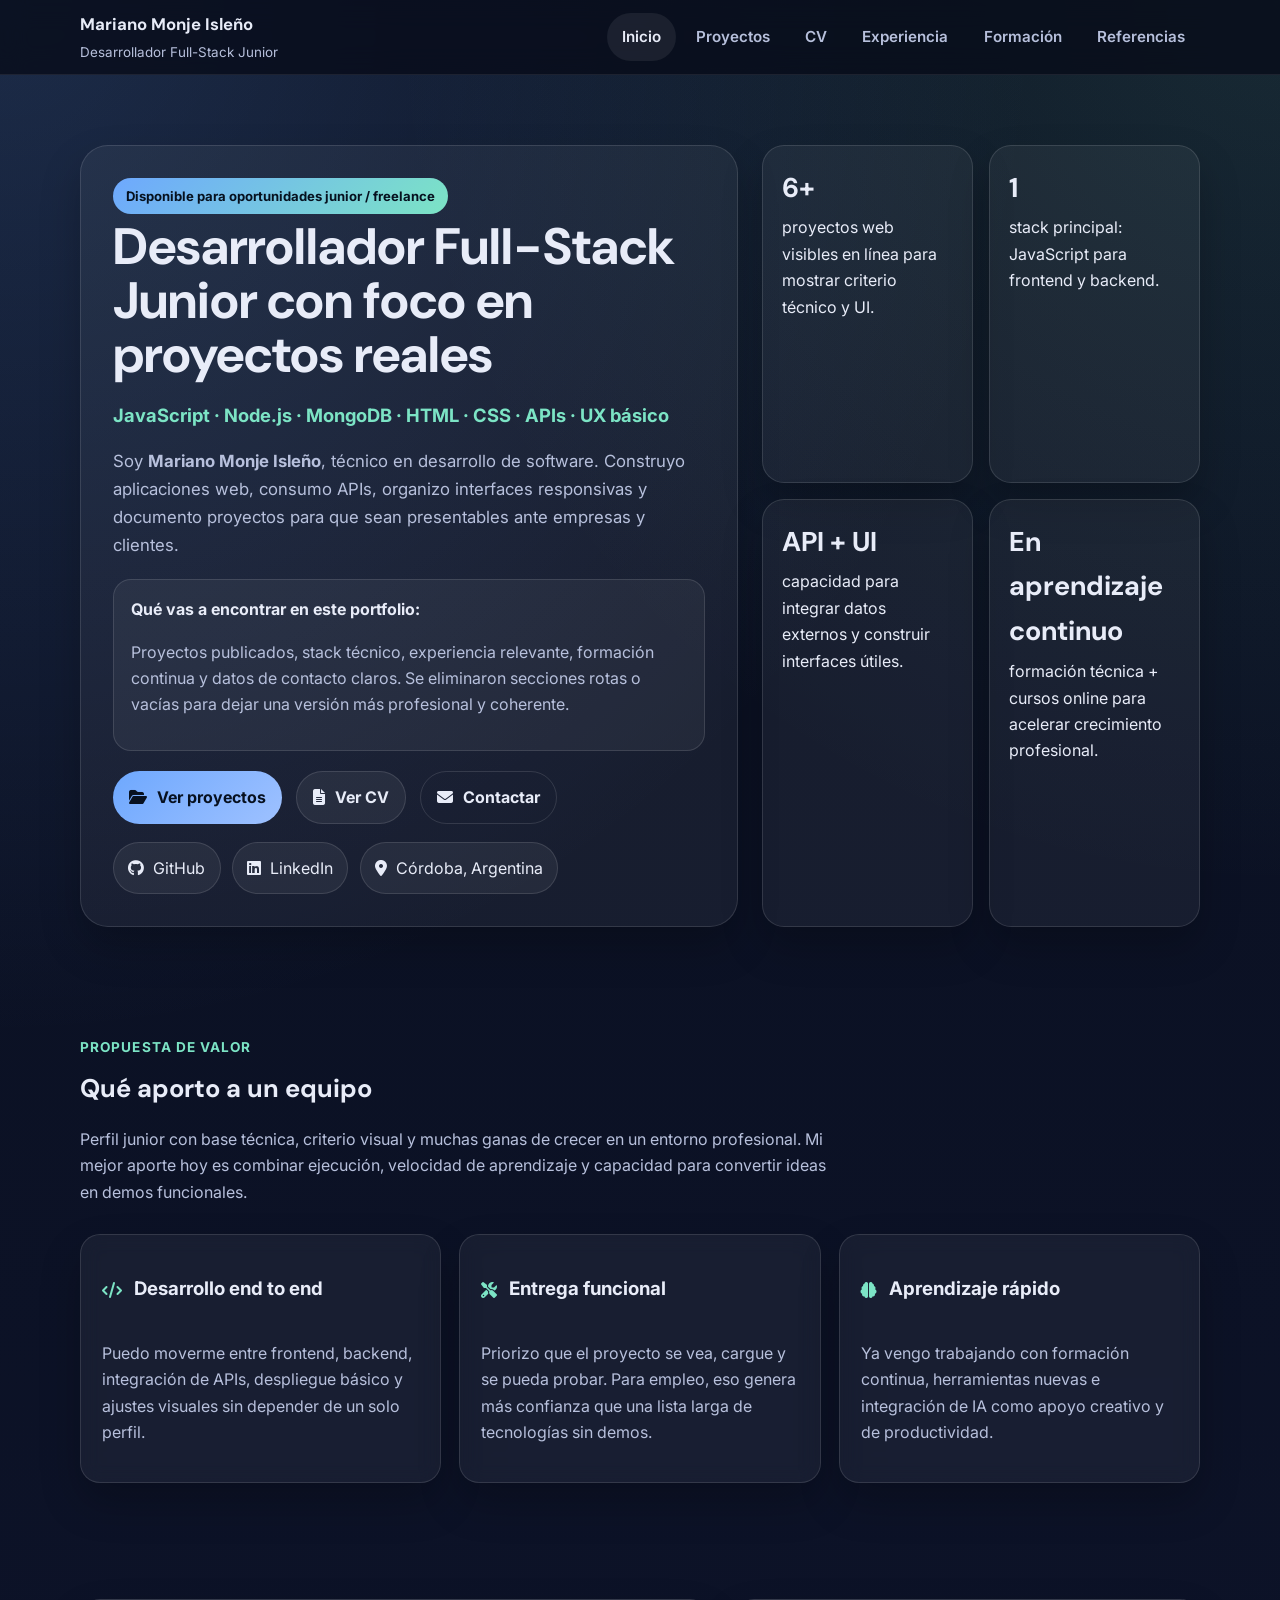
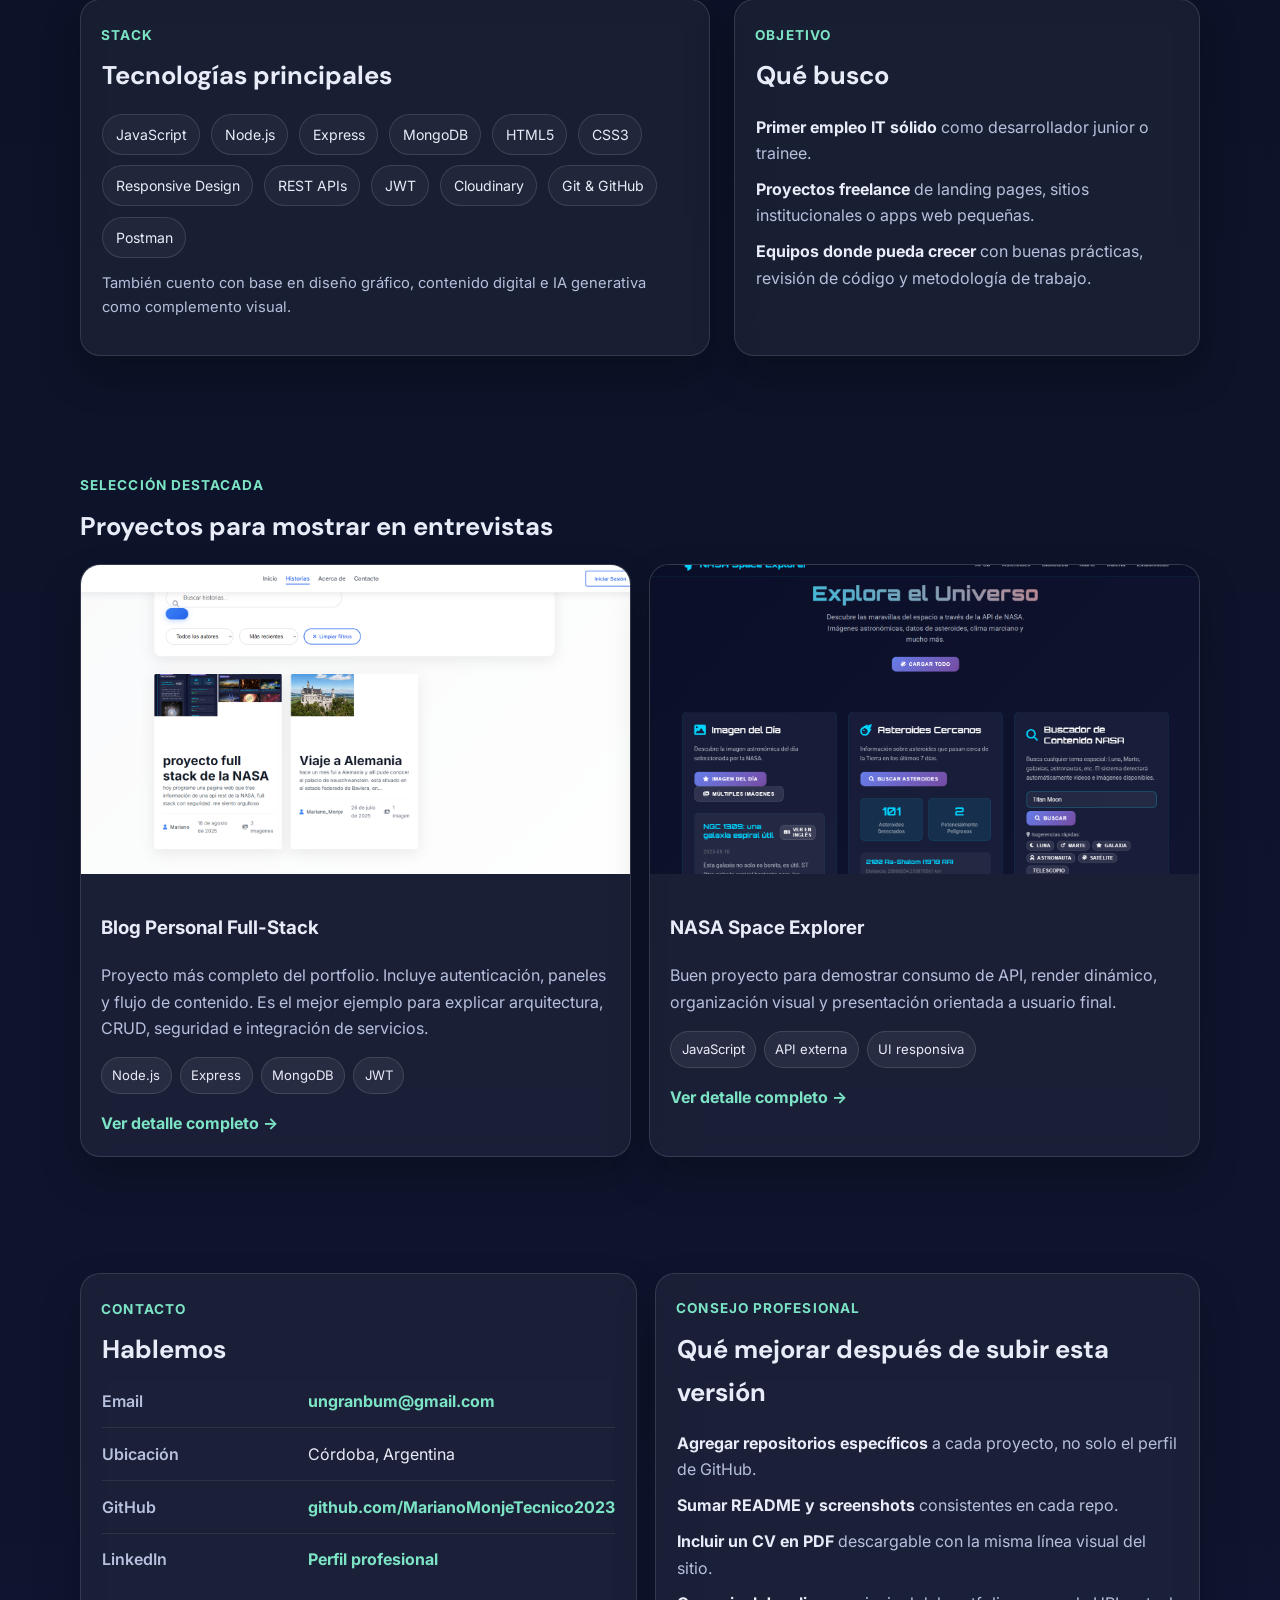
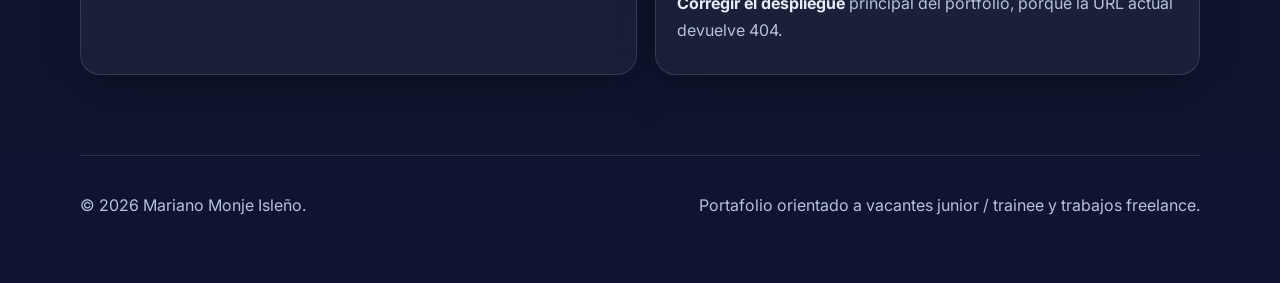
==== commit 56e9a16a: "update portfolio" ====
--- a/index.html
+++ b/index.html
@@ -1,287 +1,200 @@
 <!DOCTYPE html>
 <html lang="es">
 <head>
+    <title>Mariano Monje Isleño | Desarrollador Full-Stack Junior</title>
+    <meta name="description" content="Portafolio profesional de Mariano Monje Isleño. Desarrollador Full-Stack Junior con proyectos web publicados, foco en JavaScript, Node.js, MongoDB y experiencia visual.">
+    <meta name="author" content="Mariano Monje Isleño">
+    <meta property="og:title" content="Mariano Monje Isleño | Desarrollador Full-Stack Junior">
+    <meta property="og:description" content="Proyectos web funcionales, perfil técnico y experiencia para postular a vacantes junior o freelance.">
+    <meta property="og:type" content="website">
+    
     <meta charset="UTF-8">
     <meta name="viewport" content="width=device-width, initial-scale=1.0">
-    
-    <title>Mariano Monje Isleño - Desarrollador Full-Stack & Creativo Digital</title>
-
-    <!-- SEO -->
-    <meta name="description" content="Portafolio profesional de Mariano Monje Isleño. Desarrollador Full-Stack Junior y creativo digital con experiencia en Node.js, JavaScript, MongoDB, diseño gráfico e IA generativa. Proyectos reales desplegados en producción.">
-    <meta name="keywords" content="desarrollador full-stack, programador javascript, node.js developer, mongodb, desarrollo web, portfolio programador, diseño gráfico, IA generativa, mariano monje isleño">
-    <meta name="author" content="Mariano Monje Isleño">
-
-    <!-- Open Graph -->
-    <meta property="og:title" content="Mariano Monje Isleño - Desarrollador Full-Stack & Creativo Digital">
-    <meta property="og:description" content="Desarrollo de aplicaciones web modernas, diseño visual e IA generativa. Proyectos reales, métricas concretas y experiencia demostrable.">
-    <meta property="og:type" content="website">
-    <meta property="og:url" content="https://marianomonjetecnico2023.github.io/Portfolio/">
-
-    <!-- Twitter -->
-    <meta name="twitter:card" content="summary_large_image">
-    <meta name="twitter:title" content="Mariano Monje Isleño - Desarrollador Full-Stack">
-    <meta name="twitter:description" content="Aplicaciones web modernas, diseño gráfico e IA generativa. Disponible para nuevos desafíos.">
-
-    <!-- Fuentes y estilos -->
     <link rel="preconnect" href="https://fonts.googleapis.com">
     <link rel="preconnect" href="https://fonts.gstatic.com" crossorigin>
-    <link 
-        href="https://fonts.googleapis.com/css2?family=DM+Sans:wght@400;500;700&family=Inter:wght@300;500&display=swap" 
-        rel="stylesheet">
-    <link rel="stylesheet" href="https://cdnjs.cloudflare.com/ajax/libs/font-awesome/6.0.0/css/all.min.css">
+    <link href="https://fonts.googleapis.com/css2?family=DM+Sans:wght@400;500;700&family=Inter:wght@400;500;600;700&display=swap" rel="stylesheet">
+    <link rel="stylesheet" href="https://cdnjs.cloudflare.com/ajax/libs/font-awesome/6.5.2/css/all.min.css">
     <link rel="stylesheet" href="index.css">
+
 </head>
-    
 <body>
-    <!-- Hero + Navegación -->
-    <header class="hero">
-        <nav id="main-nav" class="container">
-            <button class="mobile-menu-toggle" aria-label="Abrir menú">
-                <i class="fas fa-bars"></i>
-            </button>
-            <ul>
-                <li><a href="index.html">Inicio</a></li>
-                <li><a href="ProyectosProgramacion.html">Proyectos</a></li>
-                <li><a href="DiseñoGrafico.html">Diseño</a></li>
-                <li><a href="IA-Generativa.html">IA Generativa</a></li>
-                <li><a href="videosIA.html">Videos IA Genererativa</a></li>
-                <li><a href="programador.html">CV</a></li>
-                <li><a href="ExperienciaLaboral.html">Experiencia</a></li>
-                <li><a href="CarrerasPlatzi.html">Desarrollo Profesional</a></li>
-                <li><a href="Referencias.html">Referencias</a></li>
-            </ul>
-        </nav>
-        <div class="mobile-menu-overlay"></div>
-
-        <div class="hero-content container">
-            <h1>Mariano Monje Isleño</h1>
-            <p class="subtitle">Desarrollador Full-Stack Junior & Creativo Digital</p>
-            <p class="lead">
-                Construyo <strong>aplicaciones web reales</strong>, diseño interfaces y experimento con 
-                <strong>IA generativa</strong> para crear experiencias digitales completas.
-            </p>
-            <div class="social-links">
-                <a href="https://github.com/MarianoMonjeTecnico2023" target="_blank" title="Ver GitHub">
-                    <i class="fab fa-github"></i>
-                </a>
-                <a href="https://www.linkedin.com/in/mariano-monje-92074a14b/" target="_blank" title="Ver LinkedIn">
-                    <i class="fab fa-linkedin"></i>
-                </a>
-            </div>
-        </div>
-    </header>
-
-    <main class="container">
-        <!-- Sobre mí -->
-        <section id="sobre-mi" class="section">
-            <div class="about-content">
-                <div class="about-text">
-                    <h2>Sobre mí</h2>
-                    <p class="lead">
-                        Soy <strong>Técnico Superior en Desarrollo de Software</strong> con foco en 
-                        <strong>aplicaciones web modernas</strong> y proyectos reales en producción. Combino 
-                        desarrollo Full-Stack con <strong>diseño visual</strong> e 
-                        <strong>IA generativa</strong> para construir soluciones completas: backend, frontend y experiencia visual.
-                    </p>
-
-                    <div class="value-proposition">
-                        <div class="value-item">
-                            <i class="fas fa-code"></i>
-                            <h4>Código mantenible</h4>
-                            <p>Buenas prácticas, claridad y organización del repositorio para que otros desarrolladores puedan continuar el proyecto sin fricción.</p>
-                        </div>
-                        <div class="value-item">
-                            <i class="fas fa-rocket"></i>
-                            <h4>Enfoque a producción</h4>
-                            <p>Experiencia desplegando proyectos reales en la nube, trabajando con APIs, seguridad y manejo de entornos.</p>
-                        </div>
-                        <div class="value-item">
-                            <i class="fas fa-users"></i>
-                            <h4>Visión de producto</h4>
-                            <p>No solo programo: pienso en el usuario, el negocio y cómo la solución genera valor medible.</p>
-                        </div>
-                    </div>
-
-                    <div class="professional-goals">
-                        <h4><i class="fas fa-target"></i> Objetivos profesionales</h4>
-                        <ul>
-                            <li>Incorporarme como <strong>Desarrollador Full-Stack Junior</strong> en un equipo donde pueda crecer y aportar valor real.</li>
-                            <li>Participar en proyectos con <strong>Node.js, JavaScript, MongoDB</strong> y arquitecturas modernas.</li>
-                            <li>Integrar mi experiencia en <strong>diseño</strong> e <strong>IA generativa</strong> para enriquecer productos digitales.</li>
-                        </ul>
-                    </div>
-
-                    <div class="cta-buttons">
-                        <a href="ProyectosProgramacion.html" class="btn-primary">
-                            <i class="fas fa-folder-open"></i> Ver proyectos
-                        </a>
-                        <a href="programador.html" class="btn-secondary">
-                            <i class="fas fa-file-alt"></i> Ver CV completo
-                        </a>
-                        <a href="mailto:ungranbum@gmail.com" class="btn-contact">
-                            <i class="fas fa-envelope"></i> Contactar
-                        </a>
-                    </div>
-                </div>
-            </div>
-        </section>
-
-        <!-- Stack tecnológico -->
-        <section id="habilidades" class="section">
-            <h2>Stack tecnológico</h2>
-            <div class="tech-stack">
-                <div class="tech-category">
-                    <i class="fas fa-server"></i>
-                    <h3>Backend & Base de datos</h3>
-                    <div class="tech-items">
-                        <span class="tech-badge">Node.js</span>
-                        <span class="tech-badge">Express.js</span>
-                        <span class="tech-badge">MongoDB Atlas</span>
-                        <span class="tech-badge">REST APIs</span>
-                        <span class="tech-badge">JWT Auth</span>
-                        <span class="tech-badge">Cloudinary</span>
-                    </div>
-                </div>
-
-                <div class="tech-category">
-                    <i class="fas fa-laptop-code"></i>
-                    <h3>Frontend</h3>
-                    <div class="tech-items">
-                        <span class="tech-badge">HTML5</span>
-                        <span class="tech-badge">CSS3</span>
-                        <span class="tech-badge">JavaScript ES6+</span>
-                        <span class="tech-badge">Responsive Design</span>
-                        <span class="tech-badge">Grid / Flexbox</span>
-                    </div>
-                </div>
-
-                <div class="tech-category">
-                    <i class="fas fa-tools"></i>
-                    <h3>Herramientas & Workflow</h3>
-                    <div class="tech-items">
-                        <span class="tech-badge">Git / GitHub</span>
-                        <span class="tech-badge">Render / Cloud</span>
-                        <span class="tech-badge">Postman</span>
-                        <span class="tech-badge">Figma (básico)</span>
-                    </div>
-                </div>
-
-                <div class="tech-category">
-                    <i class="fas fa-palette"></i>
-                    <h3>Creatividad & Contenido</h3>
-                    <div class="tech-items">
-                        <span class="tech-badge">Diseño gráfico</span>
-                        <span class="tech-badge">IA generativa</span>
-                        <span class="tech-badge">Edición de imagen</span>
-                        <span class="tech-badge">Producción de contenido</span>
-                    </div>
-                </div>
-            </div>
-        </section>
-
-        <!-- Proyecto destacado -->
-        <section class="section">
-            <h2>Proyecto destacado</h2>
-            <p class="section-description">
-                Un ejemplo concreto de cómo combino backend, frontend, seguridad y despliegue en la nube.
-            </p>
-
-            <article class="project-card featured-project">
-                <div class="project-media">
-                    <img src="Blog.png" alt="Blog Personal Full-Stack - Aplicación web con autenticación, panel de admin y despliegue en producción">
-                </div>
-                <div class="project-content">
-                    <h3>Blog Personal Full-Stack <span class="featured-badge">PRODUCCIÓN</span></h3>
-                    <p class="project-description">
-                        Aplicación web completa con arquitectura cliente-servidor, autenticación JWT, 
-                        gestión de historias, subida de imágenes a la nube y panel de administración 
-                        para moderar contenido y ver estadísticas.
-                    </p>
-
-                    <div class="project-tech">
-                        <span class="tech-tag backend">Node.js</span>
-                        <span class="tech-tag backend">Express.js</span>
-                        <span class="tech-tag database">MongoDB Atlas</span>
-                        <span class="tech-tag backend">JWT</span>
-                        <span class="tech-tag database">Cloudinary</span>
-                        <span class="tech-tag frontend">JavaScript ES6+</span>
-                        <span class="tech-tag frontend">HTML5</span>
-                        <span class="tech-tag frontend">CSS3</span>
-                    </div>
-
-                    <div class="project-links">
-                        <a href="ProyectosProgramacion.html" class="btn-demo">
-                            <i class="fas fa-external-link-alt"></i> Ver todos los proyectos
-                        </a>
-                        <a href="https://github.com/MarianoMonjeTecnico2023" class="btn-code" target="_blank">
-                            <i class="fab fa-github"></i> Ver repositorios
-                        </a>
-                    </div>
-                </div>
-            </article>
-        </section>
-
-        <!-- Contacto -->
-        <section id="contacto" class="section">
-            <h2>Contacto</h2>
-            <p class="section-description">
-                ¿Te interesa mi perfil para tu equipo o proyecto? Estoy abierto a oportunidades 
-                <strong>remotas</strong> o <strong>híbridas</strong>.
-            </p>
-
-            <div class="contact-info">
-                <div class="contact-item">
-                    <i class="fas fa-envelope"></i>
-                    <div>
-                        <strong>Email</strong><br>
-                        <a href="mailto:ungranbum@gmail.com">ungranbum@gmail.com</a>
-                    </div>
-                </div>
-                <div class="contact-item">
-                    <i class="fab fa-linkedin"></i>
-                    <div>
-                        <strong>LinkedIn</strong><br>
-                        <a href="https://www.linkedin.com/in/mariano-monje-92074a14b/" target="_blank">
-                            linkedin.com/in/mariano-monje-92074a14b
-                        </a>
-                    </div>
-                </div>
-                <div class="contact-item">
-                    <i class="fab fa-github"></i>
-                    <div>
-                        <strong>GitHub</strong><br>
-                        <a href="https://github.com/MarianoMonjeTecnico2023" target="_blank">
-                            github.com/MarianoMonjeTecnico2023
-                        </a>
-                    </div>
-                </div>
-                <div class="contact-item">
-                    <i class="fas fa-map-marker-alt"></i>
-                    <div>
-                        <strong>Ubicación</strong><br>
-                        Córdoba, Argentina
-                    </div>
-                </div>
-            </div>
-        </section>
-    </main>
-
-    <!-- Footer + botones flotantes -->
-    <footer>
-        <div class="container">
-            <p>&copy; 2025 Mariano Monje Isleño · Portafolio profesional</p>
-        </div>
-    </footer>
-
-    <div class="nav-buttons">
-        <a href="javascript:history.back()" class="nav-button" title="Página anterior">
-            <i class="fas fa-arrow-left"></i>
-        </a>
-        <a href="index.html" class="nav-button" title="Inicio">
-            <i class="fas fa-home"></i>
-        </a>
-    </div>
-
-    <script src="index.js"></script>
+
+<header class="site-header">
+  <div class="container nav-shell">
+    <a class="brand" href="index.html" aria-label="Volver al inicio">
+      <strong>Mariano Monje Isleño</strong>
+      <span>Desarrollador Full-Stack Junior</span>
+    </a>
+    <button class="nav-toggle" aria-label="Abrir navegación" aria-expanded="false">
+      <i class="fa-solid fa-bars"></i>
+    </button>
+    <nav aria-label="Principal">
+      <ul class="nav-links">
+        <li><a href="index.html">Inicio</a></li>
+        <li><a href="ProyectosProgramacion.html">Proyectos</a></li>
+        <li><a href="programador.html">CV</a></li>
+        <li><a href="ExperienciaLaboral.html">Experiencia</a></li>
+        <li><a href="CarrerasPlatzi.html">Formación</a></li>
+        <li><a href="Referencias.html">Referencias</a></li>
+      </ul>
+    </nav>
+  </div>
+</header>
+
+<main>
+  <section class="hero">
+    <div class="container hero-panel">
+      <div class="hero-copy">
+        <span class="badge">Disponible para oportunidades junior / freelance</span>
+        <h1>Desarrollador Full-Stack Junior con foco en proyectos reales</h1>
+        <p class="subtitle">JavaScript · Node.js · MongoDB · HTML · CSS · APIs · UX básico</p>
+        <p class="lead">
+          Soy <strong>Mariano Monje Isleño</strong>, técnico en desarrollo de software. Construyo aplicaciones web, consumo APIs, organizo interfaces responsivas y documento proyectos para que sean presentables ante empresas y clientes.
+        </p>
+        <div class="highlight-box">
+          <strong>Qué vas a encontrar en este portfolio:</strong>
+          <p class="muted">Proyectos publicados, stack técnico, experiencia relevante, formación continua y datos de contacto claros. Se eliminaron secciones rotas o vacías para dejar una versión más profesional y coherente.</p>
+        </div>
+        <div class="btn-row">
+          <a class="btn btn-primary" href="ProyectosProgramacion.html"><i class="fa-solid fa-folder-open"></i> Ver proyectos</a>
+          <a class="btn btn-secondary" href="programador.html"><i class="fa-solid fa-file-lines"></i> Ver CV</a>
+          <a class="btn btn-ghost" href="mailto:ungranbum@gmail.com"><i class="fa-solid fa-envelope"></i> Contactar</a>
+        </div>
+        <div class="social-row">
+          <a class="social-chip" href="https://github.com/MarianoMonjeTecnico2023" target="_blank" rel="noopener noreferrer"><i class="fa-brands fa-github"></i> GitHub</a>
+          <a class="social-chip" href="https://www.linkedin.com/in/mariano-monje-92074a14b/" target="_blank" rel="noopener noreferrer"><i class="fa-brands fa-linkedin"></i> LinkedIn</a>
+          <span class="social-chip"><i class="fa-solid fa-location-dot"></i> Córdoba, Argentina</span>
+        </div>
+      </div>
+      <div class="hero-stats">
+        <article class="stat">
+          <strong>6+</strong>
+          <span>proyectos web visibles en línea para mostrar criterio técnico y UI.</span>
+        </article>
+        <article class="stat">
+          <strong>1</strong>
+          <span>stack principal: JavaScript para frontend y backend.</span>
+        </article>
+        <article class="stat">
+          <strong>API + UI</strong>
+          <span>capacidad para integrar datos externos y construir interfaces útiles.</span>
+        </article>
+        <article class="stat">
+          <strong>En aprendizaje continuo</strong>
+          <span>formación técnica + cursos online para acelerar crecimiento profesional.</span>
+        </article>
+      </div>
+    </div>
+  </section>
+
+  <section class="section">
+    <div class="container">
+      <span class="kicker">Propuesta de valor</span>
+      <h2>Qué aporto a un equipo</h2>
+      <p class="section-intro">
+        Perfil junior con base técnica, criterio visual y muchas ganas de crecer en un entorno profesional. Mi mejor aporte hoy es combinar ejecución, velocidad de aprendizaje y capacidad para convertir ideas en demos funcionales.
+      </p>
+      <div class="value-grid">
+        <article class="card">
+          <div class="icon-title"><i class="fa-solid fa-code"></i><h3>Desarrollo end to end</h3></div>
+          <p class="muted">Puedo moverme entre frontend, backend, integración de APIs, despliegue básico y ajustes visuales sin depender de un solo perfil.</p>
+        </article>
+        <article class="card">
+          <div class="icon-title"><i class="fa-solid fa-screwdriver-wrench"></i><h3>Entrega funcional</h3></div>
+          <p class="muted">Priorizo que el proyecto se vea, cargue y se pueda probar. Para empleo, eso genera más confianza que una lista larga de tecnologías sin demos.</p>
+        </article>
+        <article class="card">
+          <div class="icon-title"><i class="fa-solid fa-brain"></i><h3>Aprendizaje rápido</h3></div>
+          <p class="muted">Ya vengo trabajando con formación continua, herramientas nuevas e integración de IA como apoyo creativo y de productividad.</p>
+        </article>
+      </div>
+    </div>
+  </section>
+
+  <section class="section">
+    <div class="container grid-2">
+      <article class="card">
+        <span class="kicker">Stack</span>
+        <h2>Tecnologías principales</h2>
+        <div class="skill-tags">
+          <span>JavaScript</span><span>Node.js</span><span>Express</span><span>MongoDB</span>
+          <span>HTML5</span><span>CSS3</span><span>Responsive Design</span><span>REST APIs</span>
+          <span>JWT</span><span>Cloudinary</span><span>Git & GitHub</span><span>Postman</span>
+        </div>
+        <p class="media-note">También cuento con base en diseño gráfico, contenido digital e IA generativa como complemento visual.</p>
+      </article>
+      <article class="card">
+        <span class="kicker">Objetivo</span>
+        <h2>Qué busco</h2>
+        <ul class="list-clean">
+          <li><strong>Primer empleo IT sólido</strong> como desarrollador junior o trainee.</li>
+          <li><strong>Proyectos freelance</strong> de landing pages, sitios institucionales o apps web pequeñas.</li>
+          <li><strong>Equipos donde pueda crecer</strong> con buenas prácticas, revisión de código y metodología de trabajo.</li>
+        </ul>
+      </article>
+    </div>
+  </section>
+
+  <section class="section">
+    <div class="container">
+      <span class="kicker">Selección destacada</span>
+      <h2>Proyectos para mostrar en entrevistas</h2>
+      <div class="project-grid">
+        <article class="card project-card">
+          <img class="project-image" src="Blog.png" alt="Captura del proyecto Blog Personal">
+          <div class="project-body">
+            <h3>Blog Personal Full-Stack</h3>
+            <p class="muted">Proyecto más completo del portfolio. Incluye autenticación, paneles y flujo de contenido. Es el mejor ejemplo para explicar arquitectura, CRUD, seguridad e integración de servicios.</p>
+            <div class="project-meta"><span>Node.js</span><span>Express</span><span>MongoDB</span><span>JWT</span></div>
+            <a class="link-inline" href="ProyectosProgramacion.html">Ver detalle completo →</a>
+          </div>
+        </article>
+        <article class="card project-card">
+          <img class="project-image" src="NASA.png" alt="Captura del proyecto NASA Space Explorer">
+          <div class="project-body">
+            <h3>NASA Space Explorer</h3>
+            <p class="muted">Buen proyecto para demostrar consumo de API, render dinámico, organización visual y presentación orientada a usuario final.</p>
+            <div class="project-meta"><span>JavaScript</span><span>API externa</span><span>UI responsiva</span></div>
+            <a class="link-inline" href="ProyectosProgramacion.html">Ver detalle completo →</a>
+          </div>
+        </article>
+      </div>
+    </div>
+  </section>
+
+  <section class="section">
+    <div class="container contact-grid">
+      <article class="card contact-card">
+        <span class="kicker">Contacto</span>
+        <h2>Hablemos</h2>
+        <div class="table-like">
+          <div class="row"><div class="label">Email</div><div><a class="link-inline" href="mailto:ungranbum@gmail.com">ungranbum@gmail.com</a></div></div>
+          <div class="row"><div class="label">Ubicación</div><div>Córdoba, Argentina</div></div>
+          <div class="row"><div class="label">GitHub</div><div><a class="link-inline" href="https://github.com/MarianoMonjeTecnico2023" target="_blank" rel="noopener noreferrer">github.com/MarianoMonjeTecnico2023</a></div></div>
+          <div class="row"><div class="label">LinkedIn</div><div><a class="link-inline" href="https://www.linkedin.com/in/mariano-monje-92074a14b/" target="_blank" rel="noopener noreferrer">Perfil profesional</a></div></div>
+        </div>
+      </article>
+      <article class="card">
+        <span class="kicker">Consejo profesional</span>
+        <h2>Qué mejorar después de subir esta versión</h2>
+        <ul class="list-clean">
+          <li><strong>Agregar repositorios específicos</strong> a cada proyecto, no solo el perfil de GitHub.</li>
+          <li><strong>Sumar README y screenshots</strong> consistentes en cada repo.</li>
+          <li><strong>Incluir un CV en PDF</strong> descargable con la misma línea visual del sitio.</li>
+          <li><strong>Corregir el despliegue</strong> principal del portfolio, porque la URL actual devuelve 404.</li>
+        </ul>
+      </article>
+    </div>
+  </section>
+</main>
+
+<footer class="footer">
+  <div class="container footer-inner">
+    <p>© <span data-year></span> Mariano Monje Isleño.</p>
+    <p>Portafolio orientado a vacantes junior / trainee y trabajos freelance.</p>
+  </div>
+</footer>
+<script src="index.js"></script>
+
 </body>
 </html>
--- a/index.css
+++ b/index.css
@@ -1,1213 +1,382 @@
-:root {
-    --primary-color: #2563eb;
-    --secondary-color: #1e40af;
-    --text-color: #0f172a;
-    --muted-text: #6b7280;
-    --bg-color: #020617;
-    --card-bg: #ffffff;
-    --accent-color: #dbeafe;
-    --accent-soft: #f3f4f6;
-    --border-soft: #e2e8f0;
-    --danger-color: #b91c1c;
-}
-
-/* =====================
-   Reset básico
-   ===================== */
-
-*,
-*::before,
-*::after {
-    margin: 0;
-    padding: 0;
-    box-sizing: border-box;
-}
-
-html {
-    scroll-behavior: smooth;
-}
-
-body {
-    font-family: system-ui, -apple-system, BlinkMacSystemFont, "DM Sans", sans-serif;
-    color: var(--text-color);
-    background: radial-gradient(circle at top, #1f2937 0, #020617 45%);
-    line-height: 1.6;
-}
-
-/* Contenedor global */
-
-.container {
-    width: 100%;
-    max-width: 1120px;
-    margin: 0 auto;
-    padding: 0 1.5rem;
-}
-
-/* Links */
-
-a {
-    color: var(--primary-color);
-    text-decoration: none;
-}
-
-a:hover {
-    text-decoration: underline;
-}
-
-/* =====================
-   Hero / Header
-   ===================== */
-
-.hero {
-    background:
-        radial-gradient(circle at top, rgba(37, 99, 235, 0.24), transparent 55%),
-        linear-gradient(135deg, #020617, #020617);
-    color: #f9fafb;
-    padding: 1.5rem 0 3.5rem;
-    margin-bottom: 2.5rem;
-    position: relative;
-    overflow: hidden;
-}
-
-.hero::after {
-    content: "";
-    position: absolute;
-    inset: 40% -40%;
-    background: radial-gradient(circle at top, rgba(56, 189, 248, 0.12), transparent 60%);
-    pointer-events: none;
-}
-
-/* =====================
-   Navegación
-   ===================== */
-
-#main-nav {
-    position: relative;
-    z-index: 10;
-    margin-bottom: 1.25rem;
-}
-
-#main-nav .container {
-    display: flex;
-    align-items: center;
-    justify-content: space-between;
-    gap: 1rem;
-}
-
-#main-nav ul {
-    display: flex;
-    list-style: none;
-    gap: 0.5rem;
-}
-
-#main-nav li {
-    position: relative;
-}
-
-#main-nav a {
-    display: inline-flex;
-    align-items: center;
-    padding: 0.45rem 0.9rem;
-    border-radius: 999px;
-    font-size: 0.9rem;
-    color: #e5e7eb;
-    text-decoration: none;
-    border: 1px solid transparent;
-    transition:
-        background 0.2s ease,
-        color 0.2s ease,
-        border-color 0.2s ease,
-        transform 0.15s ease;
-}
-
-#main-nav a:hover {
-    background: rgba(15, 23, 42, 0.9);
-    border-color: rgba(148, 163, 184, 0.6);
-    transform: translateY(-1px);
-}
-
-#main-nav a.active {
-    background: #ffffff;
-    color: var(--primary-color);
-    border-color: transparent;
-    box-shadow: 0 10px 25px rgba(15, 23, 42, 0.35);
-}
-
-/* Toggle móvil */
-
-.mobile-menu-toggle {
-    display: none;
-    background: rgba(15, 23, 42, 0.9);
-    color: #e5e7eb;
-    border: 1px solid rgba(148, 163, 184, 0.6);
-    border-radius: 999px;
-    padding: 0.4rem 0.75rem;
-    cursor: pointer;
-}
-
-.mobile-menu-toggle i {
-    font-size: 1.1rem;
-}
-
-.mobile-menu-overlay {
-    display: none;
-}
-
-/* =====================
-   Hero content
-   ===================== */
-
-.hero-content {
-    position: relative;
-    z-index: 5;
-    text-align: left;
-}
-
-.hero-content h1 {
-    font-size: clamp(2.4rem, 4vw, 3rem);
-    margin-bottom: 0.75rem;
-    letter-spacing: -0.03em;
-}
-
-.subtitle {
-    font-size: 1.05rem;
-    color: #cbd5f5;
-    max-width: 720px;
-}
-
-/* =====================
-   Secciones genéricas
-   ===================== */
-
-.section {
-    margin-bottom: 2.75rem;
-    padding: 1.9rem 1.8rem;
-    background: var(--card-bg);
-    border-radius: 16px;
-    box-shadow: 0 18px 44px rgba(15, 23, 42, 0.2);
-    border: 1px solid rgba(148, 163, 184, 0.35);
-    position: relative;
-    overflow: hidden;
-}
-
-.section::before {
-    content: "";
-    position: absolute;
-    inset: -40%;
-    background: radial-gradient(circle at top left, rgba(37, 99, 235, 0.08), transparent 60%);
-    opacity: 0.7;
-    pointer-events: none;
-}
-
-.section > * {
-    position: relative;
-    z-index: 1;
-}
-
-.section h2 {
-    font-size: 1.5rem;
-    margin-bottom: 0.5rem;
-    color: var(--primary-color);
-}
-
-.section-description {
-    font-size: 0.95rem;
-    color: var(--muted-text);
-    max-width: 860px;
-}
-
-/* =====================
-   Grids
-   ===================== */
-
-.projects-grid,
-.design-grid,
-.ai-gallery,
-.yokai-video-grid,
-.skills-grid,
-.formacion-grid,
-.testimonial-grid,
-.areas-grid,
-.carreras-grid,
-.commitment-grid,
-.references-grid,
-.contact-info {
-    display: grid;
-    grid-template-columns: repeat(auto-fit, minmax(260px, 1fr));
-    gap: 1.5rem;
-    margin-top: 1.5rem;
-}
-
-/* =====================
-   Botones
-   ===================== */
-
-.btn-primary,
-.btn-secondary,
-.btn-contact,
-.btn-demo,
-.btn-code {
-    display: inline-flex;
-    align-items: center;
-    justify-content: center;
-    gap: 0.4rem;
-    border-radius: 999px;
-    padding: 0.55rem 1.2rem;
-    font-size: 0.9rem;
-    border: 1px solid transparent;
-    cursor: pointer;
-    text-decoration: none;
-    transition:
-        background 0.18s ease,
-        color 0.18s ease,
-        transform 0.15s ease,
-        box-shadow 0.18s ease,
-        border-color 0.18s ease;
-}
-
-.btn-primary {
-    background: var(--primary-color);
-    color: #ffffff;
-    box-shadow: 0 12px 30px rgba(37, 99, 235, 0.45);
-}
-
-.btn-primary:hover {
-    background: var(--secondary-color);
-    transform: translateY(-1px);
-}
-
-.btn-secondary {
-    background: #ffffff;
-    color: var(--primary-color);
-    border-color: rgba(148, 163, 184, 0.7);
-}
-
-.btn-secondary:hover {
-    background: var(--accent-color);
-}
-
-.btn-demo,
-.btn-code {
-    font-size: 0.85rem;
-    padding: 0.45rem 0.95rem;
-}
-
-.btn-demo {
-    background: rgba(22, 163, 74, 0.08);
-    color: #15803d;
-    border-color: rgba(74, 222, 128, 0.35);
-}
-
-.btn-demo:hover {
-    background: rgba(22, 163, 74, 0.18);
-}
-
-.btn-code {
-    background: rgba(37, 99, 235, 0.06);
-    color: var(--primary-color);
-    border-color: rgba(59, 130, 246, 0.4);
-}
-
-.btn-code:hover {
-    background: rgba(37, 99, 235, 0.12);
-}
-
-/* Botones en fila */
-
-.cta-buttons {
-    display: flex;
-    flex-wrap: wrap;
-    gap: 0.75rem;
-    margin-top: 1rem;
-}
-
-/* =====================
-   Filtros (proyectos / diseño / IA)
-   ===================== */
-
-.project-filters,
-.design-filters,
-.ai-filters {
-    display: flex;
-    flex-wrap: wrap;
-    gap: 0.7rem;
-    justify-content: center;
-    margin: 1.5rem 0 0.75rem;
-}
-
-.filter-btn {
-    padding: 0.45rem 1.1rem;
-    border-radius: 999px;
-    border: 1px solid rgba(148, 163, 184, 0.9);
-    background: #ffffff;
-    font-size: 0.85rem;
-    color: #374151;
-    cursor: pointer;
-    transition:
-        background 0.18s ease,
-        color 0.18s ease,
-        border-color 0.18s ease,
-        transform 0.15s ease;
-}
-
-.filter-btn:hover {
-    transform: translateY(-1px);
-    border-color: rgba(37, 99, 235, 0.7);
-}
-
-.filter-btn.active {
-    background: var(--primary-color);
-    color: #ffffff;
-    border-color: transparent;
-    box-shadow: 0 10px 26px rgba(37, 99, 235, 0.5);
-}
-
-/* =====================
-   Tarjetas genéricas
-   ===================== */
-
-.project-card,
-.design-card,
-.ai-card,
-.testimonial-card,
+/* ===== Base ===== */
+:root{
+  --bg:#0b1020;
+  --bg-soft:#111831;
+  --surface:#151d39;
+  --surface-2:#1a2447;
+  --card:#ffffff;
+  --text:#e8ecf8;
+  --muted:#b7c0dc;
+  --line:rgba(255,255,255,.12);
+  --primary:#6ea8fe;
+  --primary-2:#7ce4c5;
+  --accent:#ffd166;
+  --shadow:0 20px 40px rgba(0,0,0,.22);
+  --radius:20px;
+  --radius-sm:14px;
+  --max:1120px;
+}
+
+*{box-sizing:border-box}
+html{scroll-behavior:smooth}
+body{
+  margin:0;
+  font-family:"Inter",system-ui,-apple-system,BlinkMacSystemFont,"Segoe UI",sans-serif;
+  background:
+    radial-gradient(circle at top left, rgba(110,168,254,.18), transparent 28%),
+    radial-gradient(circle at top right, rgba(124,228,197,.12), transparent 24%),
+    linear-gradient(180deg, #0a1020 0%, #0f1530 100%);
+  color:var(--text);
+  line-height:1.65;
+}
+img{max-width:100%;display:block}
+a{color:inherit;text-decoration:none}
+.container{width:min(100% - 2rem, var(--max));margin-inline:auto}
+.section{padding:3.6rem 0}
+.section h2{
+  font-family:"DM Sans",sans-serif;
+  font-size:clamp(1.6rem,2vw,2.2rem);
+  margin:0 0 1rem;
+}
+.section-intro{
+  max-width:760px;
+  color:var(--muted);
+  margin:0 0 1.8rem;
+}
+.grid-2{display:grid;grid-template-columns:1.15fr .85fr;gap:1.5rem}
+.grid-3{display:grid;grid-template-columns:repeat(3,1fr);gap:1.25rem}
+.grid-4{display:grid;grid-template-columns:repeat(4,1fr);gap:1rem}
+.card{
+  background:rgba(255,255,255,.05);
+  border:1px solid var(--line);
+  backdrop-filter:blur(10px);
+  border-radius:var(--radius);
+  padding:1.3rem;
+  box-shadow:var(--shadow);
+}
+.card.light{
+  background:#fff;
+  color:#19223e;
+  border:none;
+}
+.badge{
+  display:inline-flex;
+  align-items:center;
+  gap:.5rem;
+  font-size:.82rem;
+  font-weight:700;
+  color:#06111f;
+  background:linear-gradient(135deg,var(--primary),var(--primary-2));
+  padding:.45rem .8rem;
+  border-radius:999px;
+}
+.kicker{
+  display:inline-block;
+  font-size:.85rem;
+  letter-spacing:.08em;
+  text-transform:uppercase;
+  color:var(--primary-2);
+  margin-bottom:.6rem;
+  font-weight:700;
+}
+.lead{
+  font-size:1.05rem;
+  color:var(--muted);
+}
+.muted{color:var(--muted)}
+.list-clean{list-style:none;padding:0;margin:0}
+.list-clean li{margin:.6rem 0;color:var(--muted)}
+.list-clean li strong{color:var(--text)}
+.inline-tags,.skill-tags{
+  display:flex;
+  flex-wrap:wrap;
+  gap:.65rem;
+  margin-top:1rem;
+}
+.skill-tags span,.inline-tags span{
+  border:1px solid var(--line);
+  background:rgba(255,255,255,.04);
+  color:var(--text);
+  border-radius:999px;
+  padding:.5rem .8rem;
+  font-size:.88rem;
+}
+.btn-row{display:flex;flex-wrap:wrap;gap:.9rem;margin-top:1.25rem}
+.btn{
+  display:inline-flex;
+  align-items:center;
+  justify-content:center;
+  gap:.6rem;
+  min-height:46px;
+  padding:.78rem 1rem;
+  border-radius:999px;
+  font-weight:700;
+  transition:transform .2s ease, opacity .2s ease, background .2s ease;
+}
+.btn:hover{transform:translateY(-2px)}
+.btn-primary{
+  background:linear-gradient(135deg,var(--primary),#9ec1ff);
+  color:#071120;
+}
+.btn-secondary{
+  background:rgba(255,255,255,.06);
+  border:1px solid var(--line);
+}
+.btn-ghost{
+  background:transparent;
+  border:1px solid var(--line);
+}
+.link-inline{color:var(--primary-2);font-weight:700}
+.small{font-size:.9rem}
+.center{text-align:center}
+
+/* ===== Header / nav ===== */
+.site-header{
+  position:sticky;
+  top:0;
+  z-index:50;
+  background:rgba(7,11,24,.76);
+  backdrop-filter:blur(14px);
+  border-bottom:1px solid rgba(255,255,255,.08);
+}
+.nav-shell{
+  min-height:74px;
+  display:flex;
+  align-items:center;
+  justify-content:space-between;
+  gap:1rem;
+}
+.brand{
+  display:flex;
+  flex-direction:column;
+  gap:.1rem;
+}
+.brand strong{font-family:"DM Sans",sans-serif;font-size:1.05rem}
+.brand span{font-size:.84rem;color:var(--muted)}
+.nav-toggle{
+  display:none;
+  align-items:center;
+  justify-content:center;
+  width:46px;height:46px;
+  border-radius:12px;border:1px solid var(--line);
+  background:rgba(255,255,255,.05);color:var(--text)
+}
+.nav-links{
+  display:flex;
+  align-items:center;
+  gap:.3rem;
+  list-style:none;
+  padding:0;margin:0;
+}
+.nav-links a{
+  display:block;
+  padding:.7rem .95rem;
+  border-radius:999px;
+  color:var(--muted);
+  font-weight:600;
+  font-size:.95rem;
+}
+.nav-links a:hover,
+.nav-links a[aria-current="page"]{
+  background:rgba(255,255,255,.07);
+  color:var(--text);
+}
+
+/* ===== Hero ===== */
+.hero{
+  padding:4.4rem 0 3rem;
+}
+.hero-panel{
+  display:grid;
+  grid-template-columns:1.2fr .8fr;
+  gap:1.5rem;
+  align-items:stretch;
+}
+.hero-copy{
+  background:rgba(255,255,255,.05);
+  border:1px solid var(--line);
+  border-radius:28px;
+  padding:2rem;
+  box-shadow:var(--shadow);
+}
+.hero h1{
+  font-family:"DM Sans",sans-serif;
+  font-size:clamp(2.2rem,4vw,4.2rem);
+  line-height:1.05;
+  margin:.35rem 0 .8rem;
+}
+.hero .subtitle{
+  font-size:1.15rem;
+  font-weight:700;
+  color:var(--primary-2);
+}
+.hero-stats{
+  display:grid;
+  grid-template-columns:repeat(2,1fr);
+  gap:1rem;
+}
+.stat{
+  background:rgba(255,255,255,.05);
+  border:1px solid var(--line);
+  border-radius:22px;
+  padding:1.2rem;
+  box-shadow:var(--shadow);
+}
+.stat strong{
+  display:block;
+  font-family:"DM Sans",sans-serif;
+  font-size:1.7rem;
+  margin-bottom:.25rem;
+}
+.highlight-box{
+  margin-top:1.25rem;
+  padding:1rem 1.05rem;
+  border-radius:18px;
+  background:rgba(255,255,255,.05);
+  border:1px solid var(--line);
+}
+.social-row{
+  display:flex;
+  flex-wrap:wrap;
+  gap:.7rem;
+  margin-top:1.1rem;
+}
+.social-chip{
+  display:inline-flex;
+  align-items:center;
+  gap:.55rem;
+  padding:.75rem .9rem;
+  border-radius:999px;
+  background:rgba(255,255,255,.06);
+  border:1px solid var(--line);
+  color:var(--text);
+}
+
+/* ===== cards / sections ===== */
+.value-grid,.summary-grid,.reference-grid,.project-grid,.timeline,.areas-grid,.carreras-grid,.contact-grid{
+  display:grid;
+  gap:1.15rem;
+}
+.value-grid,.summary-grid{grid-template-columns:repeat(3,1fr)}
+.project-grid{grid-template-columns:repeat(2,1fr)}
+.reference-grid{grid-template-columns:repeat(3,1fr)}
+.areas-grid{grid-template-columns:repeat(3,1fr)}
+.carreras-grid{grid-template-columns:repeat(2,1fr)}
+.contact-grid{grid-template-columns:1fr 1fr}
+.icon-title{
+  display:flex;
+  align-items:center;
+  gap:.75rem;
+  margin-bottom:.6rem;
+}
+.icon-title i{color:var(--primary-2)}
+.project-card{
+  overflow:hidden;
+  padding:0;
+}
+.project-card .project-image{
+  aspect-ratio:16/9;
+  object-fit:cover;
+  width:100%;
+  background:#d8deee;
+}
+.project-body{padding:1.25rem}
+.project-meta{
+  display:flex;
+  flex-wrap:wrap;
+  gap:.5rem;
+  margin:.9rem 0 1rem;
+}
+.project-meta span{
+  font-size:.82rem;
+  border-radius:999px;
+  padding:.4rem .65rem;
+  background:rgba(255,255,255,.06);
+  border:1px solid var(--line);
+}
+.timeline-item,
+.reference-card,
 .area-card,
 .carrera-category,
-.formacion-item,
-.value-item,
-.commitment-item,
-.reference-card {
-    background: #ffffff;
-    border-radius: 16px;
-    border: 1px solid rgba(148, 163, 184, 0.4);
-    box-shadow: 0 18px 40px rgba(15, 23, 42, 0.18);
-    overflow: hidden;
-    display: flex;
-    flex-direction: column;
-    transition:
-        transform 0.22s ease,
-        box-shadow 0.22s ease,
-        border-color 0.22s ease;
-}
-
-.project-card:hover,
-.design-card:hover,
-.ai-card:hover,
-.testimonial-card:hover,
-.area-card:hover,
-.carrera-category:hover,
-.formacion-item:hover,
-.value-item:hover,
-.commitment-item:hover,
-.reference-card:hover {
-    transform: translateY(-6px);
-    box-shadow: 0 22px 55px rgba(15, 23, 42, 0.26);
-    border-color: var(--primary-color);
-}
-
-/* Contenedor de medios */
-
-.project-media,
-.design-image,
-.ai-image {
-    position: relative;
-    overflow: hidden;
-}
-
-.project-media img,
-.project-media video,
-.design-image img,
-.ai-image img {
-    width: 100%;
-    height: auto;
-    object-fit: cover;
-    transition: transform 0.3s ease;
-}
-
-.project-media:hover img,
-.project-media:hover video,
-.design-image:hover img,
-.ai-image:hover img {
-    transform: scale(1.05);
-}
-
-.project-content,
-.testimonial-content,
-.ai-caption {
-    padding: 1.1rem 1.3rem 1.4rem;
-}
-
-/* =====================
-   Proyectos
-   ===================== */
-
-.project-card h3 {
-    font-size: 1.1rem;
-    margin-bottom: 0.25rem;
-}
-
-.project-description {
-    font-size: 0.9rem;
-    color: var(--muted-text);
-}
-
-.project-features {
-    margin: 0.9rem 0 0.75rem;
-    padding-left: 1.1rem;
-    font-size: 0.88rem;
-    color: #4b5563;
-}
-
-.project-features li {
-    margin-bottom: 0.25rem;
-}
-
-.project-tech {
-    display: flex;
-    flex-wrap: wrap;
-    gap: 0.4rem;
-    margin-bottom: 0.75rem;
-}
-
-.tech-tag,
-.tech-badge {
-    font-size: 0.75rem;
-    padding: 0.18rem 0.65rem;
-    border-radius: 999px;
-    background: var(--accent-color);
-    color: #1e3a8a;
-}
-
-/* =====================
-   Diseño gráfico
-   ===================== */
-
-.design-grid {
-    margin-top: 1.8rem;
-}
-
-.design-image {
-    height: 260px;
-    border-radius: 16px 16px 0 0;
-}
-
-.design-image img {
-    height: 100%;
-}
-
-.design-overlay {
-    position: absolute;
-    inset: auto 0 0;
-    padding: 1.1rem 1.3rem;
-    background: linear-gradient(
-        to top,
-        rgba(15, 23, 42, 0.94),
-        rgba(15, 23, 42, 0.3),
-        transparent
-    );
-    color: #e5e7eb;
-}
-
-.design-overlay h3 {
-    font-size: 1.05rem;
-    margin-bottom: 0.25rem;
-}
-
-/* =====================
-   IA generativa (imágenes)
-   ===================== */
-
-.ai-image {
-    position: relative;
-}
-
-.ai-overlay {
-    position: absolute;
-    inset: auto 0 0;
-    padding: 1.15rem 1.4rem 1.4rem;
-    background: linear-gradient(
-        to top,
-        rgba(15, 23, 42, 0.96),
-        rgba(15, 23, 42, 0.3),
-        transparent
-    );
-    color: #e5e7eb;
-}
-
-.ai-overlay h3 {
-    font-size: 1.05rem;
-    margin-bottom: 0.25rem;
-    color: #f9fafb;
-}
-
-.ai-overlay p {
-    font-size: 0.9rem;
-    line-height: 1.4;
-}
-
-/* Intro IA */
-
-.ai-intro {
-    display: grid;
-    grid-template-columns: minmax(0, 2fr) minmax(0, 1.4fr);
-    gap: 2rem;
-    align-items: center;
-    margin-top: 1.2rem;
-}
-
-.ai-intro-text {
-    display: flex;
-    flex-direction: column;
-    gap: 0.8rem;
-}
-
-.ai-badge {
-    display: inline-flex;
-    align-items: center;
-    gap: 0.35rem;
-    padding: 0.25rem 0.8rem;
-    border-radius: 999px;
-    font-size: 0.75rem;
-    text-transform: uppercase;
-    letter-spacing: 0.08em;
-    background: rgba(37, 99, 235, 0.1);
-    color: var(--primary-color);
-}
-
-.ai-tools {
-    display: flex;
-    flex-wrap: wrap;
-    gap: 0.65rem;
-    margin-top: 0.5rem;
-}
-
-.tool-badge {
-    display: inline-flex;
-    align-items: center;
-    gap: 0.4rem;
-    padding: 0.38rem 0.9rem;
-    font-size: 0.8rem;
-    border-radius: 999px;
-    border: 1px solid rgba(148, 163, 184, 0.5);
-    background: rgba(15, 23, 42, 0.02);
-}
-
-.tool-badge i {
-    font-size: 0.85rem;
-    color: var(--primary-color);
-}
-
-/* Tarjetas IA / Yokai videos */
-
-.ai-gallery,
-.yokai-video-grid {
-    margin-top: 1.7rem;
-}
-
-.ai-card {
-    background: #ffffff;
-    border-radius: 16px;
-    border: 1px solid rgba(148, 163, 184, 0.45);
-    box-shadow: 0 18px 45px rgba(15, 23, 42, 0.18);
-    display: flex;
-    flex-direction: column;
-    overflow: hidden;
-    transition:
-        transform 0.25s ease,
-        box-shadow 0.25s ease,
-        border-color 0.25s ease;
-}
-
-.ai-card:hover {
-    transform: translateY(-6px);
-    box-shadow: 0 22px 55px rgba(15, 23, 42, 0.25);
-    border-color: var(--primary-color);
-}
-
-/* Variante destacada */
-
-.featured-ai {
-    position: relative;
-}
-
-.featured-ai::before {
-    content: "Destacado";
-    position: absolute;
-    top: 0.9rem;
-    left: 1rem;
-    padding: 0.2rem 0.75rem;
-    font-size: 0.7rem;
-    border-radius: 999px;
-    text-transform: uppercase;
-    letter-spacing: 0.09em;
-    background: rgba(37, 99, 235, 0.96);
-    color: #ffffff;
-    z-index: 3;
-}
-
-/* Descripción inferior de IA / Videos */
-
-.ai-caption {
-    padding: 1.1rem 1.4rem 1.3rem;
-    display: flex;
-    flex-direction: column;
-    gap: 0.55rem;
-}
-
-.ai-caption h3 {
-    font-size: 1.05rem;
-    color: var(--primary-color);
-}
-
-.ai-caption p {
-    font-size: 0.9rem;
-    color: #4b5563;
-}
-
-/* Chips */
-
-.ai-specs {
-    display: flex;
-    flex-wrap: wrap;
-    gap: 0.45rem;
-    margin-top: 0.2rem;
-}
-
-.spec-tag {
-    display: inline-flex;
-    align-items: center;
-    padding: 0.25rem 0.7rem;
-    border-radius: 999px;
-    font-size: 0.75rem;
-    background: rgba(219, 234, 254, 0.96);
-    color: #1e3a8a;
-    border: 1px solid rgba(59, 130, 246, 0.35);
-}
-
-/* Wrapper TikTok */
-
-.tiktok-wrapper {
-    background: #020617;
-    border-bottom: 1px solid rgba(15, 23, 42, 0.65);
-}
-
-.tiktok-wrapper blockquote {
-    margin: 0;
-}
-
-/* =====================
-   Timeline (Experiencia / CV)
-   ===================== */
-
-.timeline-section {
-    padding: 2.2rem 0 0.5rem;
-}
-
-.timeline {
-    position: relative;
-    max-width: 960px;
-    margin: 0 auto;
-    padding: 0.5rem 0 0;
-}
-
-/* Desactivamos la línea vertical central clásica */
-.timeline::before {
-    content: none;
-}
-
-.timeline-item {
-    position: relative;
-    margin-bottom: 2.5rem;
-    padding-left: 1.9rem;
-}
-
-.timeline-dot {
-    position: absolute;
-    left: 0.4rem;
-    top: 0.45rem;
-    width: 10px;
-    height: 10px;
-    border-radius: 999px;
-    background: var(--primary-color);
-    box-shadow: 0 0 0 4px rgba(37, 99, 235, 0.25);
-}
-
-.timeline-content {
-    background: #ffffff;
-    border-radius: 12px;
-    padding: 1rem 1.2rem 1.1rem;
-    border: 1px solid rgba(148, 163, 184, 0.4);
-    box-shadow: 0 12px 30px rgba(15, 23, 42, 0.14);
-}
-
-.timeline-header {
-    margin-bottom: 0.5rem;
-}
-
-.timeline-header h3 {
-    font-size: 1.1rem;
-    color: var(--primary-color);
-}
-
-.timeline-date {
-    font-size: 0.8rem;
-    text-transform: uppercase;
-    letter-spacing: 0.08em;
-    color: var(--muted-text);
-}
-
-.timeline-description {
-    font-size: 0.9rem;
-    color: #4b5563;
-}
-
-/* =====================
-   Skills
-   ===================== */
-
-.skills-grid {
-    margin-top: 1.7rem;
-}
-
-/* Soporte tanto para skill-category como skills-category */
-.skill-category,
-.skills-category {
-    text-align: left;
-    padding: 1.4rem 1.5rem;
-    border-radius: 14px;
-    background: var(--accent-color);
-    border: 1px solid rgba(148, 163, 184, 0.55);
-    transition:
-        transform 0.23s ease,
-        box-shadow 0.23s ease;
-}
-
-.skill-category:hover,
-.skills-category:hover {
-    transform: translateY(-4px);
-    box-shadow: 0 16px 40px rgba(37, 99, 235, 0.28);
-}
-
-.skills-used,
-.tech-items {
-    display: flex;
-    flex-wrap: wrap;
-    gap: 0.45rem;
-    margin-top: 0.5rem;
-}
-
-.skill-tag,
-.tech-badge {
-    font-size: 0.78rem;
-    padding: 0.2rem 0.7rem;
-    border-radius: 999px;
-    background: #f3f4f6;
-    border: 1px solid #e5e7eb;
-}
-
-/* =====================
-   Carreras Platzi / Formación
-   ===================== */
-
-.carrera-category {
-    background: #f9fafb;
-    border-radius: 14px;
-    padding: 1.2rem 1.3rem;
-    border: 1px solid rgba(148, 163, 184, 0.5);
-}
-
-.curso-list {
-    margin-top: 0.7rem;
-    list-style: none;
-}
-
-.curso-titulo {
-    font-size: 0.93rem;
-    font-weight: 600;
-}
-
-.curso-detalle {
-    font-size: 0.84rem;
-    color: var(--muted-text);
-}
-
-/* =====================
-   Testimonios / Referencias
-   ===================== */
-
-.testimonial-card {
-    padding: 1.2rem 1.4rem 1.25rem;
-}
-
-.testimonial-header {
-    display: flex;
-    align-items: center;
-    gap: 0.7rem;
-    margin-bottom: 0.6rem;
-}
-
-.testimonial-avatar {
-    width: 40px;
-    height: 40px;
-    border-radius: 999px;
-    background: var(--accent-color);
-    display: flex;
-    align-items: center;
-    justify-content: center;
-    font-size: 1rem;
-}
-
-.testimonial-info {
-    font-size: 0.86rem;
-}
-
-.testimonial-position {
-    font-size: 0.78rem;
-    color: var(--muted-text);
-}
-
-.testimonial-content {
-    font-size: 0.9rem;
-    color: #4b5563;
-}
-
-.testimonial-footer {
-    margin-top: 0.6rem;
-    font-size: 0.8rem;
-    color: var(--muted-text);
-}
-
-.rating i {
-    color: #facc15;
-}
-
-/* Referencias.html */
-
-.references-grid {
-    margin-top: 1.6rem;
-}
-
-.reference-card {
-    padding: 1.2rem 1.4rem 1.3rem;
-}
-
-.reference-role {
-    font-size: 0.86rem;
-    color: var(--muted-text);
-    margin-bottom: 0.4rem;
-}
-
-.reference-text {
-    font-size: 0.9rem;
-    color: #4b5563;
-    margin-bottom: 0.6rem;
-}
-
-.reference-details {
-    list-style: none;
-    font-size: 0.86rem;
-    color: #4b5563;
-    margin-bottom: 0.6rem;
-}
-
-.reference-details li {
-    margin-bottom: 0.25rem;
-}
-
-.reference-note {
-    font-size: 0.82rem;
-    color: var(--muted-text);
-}
-
-/* =====================
-   Perfil profesional (CV)
-   ===================== */
-
-.professional-summary .summary-content {
-    display: grid;
-    grid-template-columns: minmax(0, 2.2fr) minmax(0, 1.4fr);
-    gap: 1.6rem;
-    align-items: flex-start;
-    margin-top: 0.8rem;
-}
-
-.lead-summary {
-    font-size: 0.98rem;
-    color: var(--muted-text);
-}
-
-.key-achievements {
-    margin-top: 0.9rem;
-    display: grid;
-    grid-template-columns: repeat(auto-fit, minmax(210px, 1fr));
-    gap: 0.8rem;
-}
-
-.achievement-item {
-    display: flex;
-    align-items: center;
-    gap: 0.6rem;
-    padding: 0.6rem 0.75rem;
-    border-radius: 12px;
-    background: #f9fafb;
-    border: 1px solid rgba(148, 163, 184, 0.35);
-    font-size: 0.88rem;
-    color: #374151;
-}
-
-.achievement-item i {
-    color: var(--primary-color);
-}
-
-/* Listas tipo bullet profesionales */
-
-.feature-list {
-    list-style: none;
-    padding-left: 0;
-    margin-top: 0.5rem;
-    font-size: 0.9rem;
-    color: #4b5563;
-}
-
-.feature-list li {
-    display: flex;
-    align-items: flex-start;
-    gap: 0.5rem;
-    margin-bottom: 0.35rem;
-}
-
-.feature-list i {
-    margin-top: 0.1rem;
-    color: var(--primary-color);
-}
-
-/* =====================
-   Otros bloques
-   ===================== */
-
-.about-content,
-.summary-content {
-    max-width: 960px;
-    margin: 0 auto;
-}
-
-.value-proposition {
-    margin-top: 0.9rem;
-}
-
-.value-item,
-.commitment-item,
-.formacion-item,
-.achievement-item {
-    background: #f9fafb;
-    border-radius: 12px;
-    padding: 0.9rem 1rem;
-    border: 1px solid rgba(148, 163, 184, 0.4);
-    font-size: 0.9rem;
-    color: #4b5563;
-    margin-bottom: 0.6rem;
-}
-
-.contact-item {
-    display: flex;
-    align-items: center;
-    gap: 0.6rem;
-    font-size: 0.9rem;
-}
-
-.contact-item i {
-    color: var(--primary-color);
-}
-
-.social-links {
-    display: flex;
-    flex-wrap: wrap;
-    gap: 0.7rem;
-    margin-top: 0.7rem;
-}
-
-.social-links a {
-    font-size: 0.9rem;
-}
-
-.availability-info {
-    font-size: 0.88rem;
-    color: var(--muted-text);
-}
-
-/* =====================
-   Footer
-   ===================== */
-
-footer {
-    margin-top: 2.5rem;
-    padding: 1.4rem 0 2rem;
-    color: #9ca3af;
-    font-size: 0.85rem;
-    text-align: center;
-}
-
-/* =====================
-   Botones flotantes
-   ===================== */
-
-.nav-buttons {
-    position: fixed;
-    right: 1.2rem;
-    bottom: 1.2rem;
-    display: flex;
-    flex-direction: column;
-    gap: 0.5rem;
-    z-index: 40;
-}
-
-.nav-button {
-    width: 40px;
-    height: 40px;
-    border-radius: 999px;
-    border: none;
-    background: rgba(15, 23, 42, 0.9);
-    color: #e5e7eb;
-    display: inline-flex;
-    align-items: center;
-    justify-content: center;
-    box-shadow: 0 14px 32px rgba(0, 0, 0, 0.4);
-    cursor: pointer;
-    text-decoration: none;
-    transition:
-        transform 0.18s ease,
-        box-shadow 0.18s ease,
-        background 0.18s ease;
-}
-
-.nav-button:hover {
-    transform: translateY(-2px);
-    background: #020617;
-}
-
-/* =====================
-   Loading
-   ===================== */
-
-.loading::before {
-    content: "";
-    position: absolute;
-    inset: 50% auto auto 50%;
-    transform: translate(-50%, -50%);
-    width: 34px;
-    height: 34px;
-    border-radius: 999px;
-    border: 3px solid #e5e7eb;
-    border-top-color: var(--primary-color);
-    animation: spin 0.9s linear infinite;
-    z-index: 5;
-}
-
-@keyframes spin {
-    to {
-        transform: translate(-50%, -50%) rotate(360deg);
-    }
-}
-
-/* =====================
-   Tooltip
-   ===================== */
-
-.tooltip {
-    pointer-events: none;
-}
-
-/* =====================
-   Responsive
-   ===================== */
-
-@media (max-width: 960px) {
-    #main-nav .container {
-        justify-content: space-between;
-    }
-
-    #main-nav ul {
-        position: fixed;
-        top: 0;
-        right: -100%;
-        height: 100vh;
-        width: 260px;
-        background: radial-gradient(circle at top, rgba(37, 99, 235, 0.3), #020617 55%);
-        flex-direction: column;
-        padding: 4.2rem 1.6rem 1.6rem;
-        gap: 0.4rem;
-        transition: right 0.25s ease;
-        box-shadow: -18px 0 40px rgba(0, 0, 0, 0.35);
-        z-index: 50;
-    }
-
-    #main-nav ul.mobile-menu-open {
-        right: 0;
-    }
-
-    #main-nav a {
-        width: 100%;
-        justify-content: flex-start;
-    }
-
-    .mobile-menu-toggle {
-        display: inline-flex;
-        z-index: 60;
-    }
-
-    .mobile-menu-overlay {
-        position: fixed;
-        inset: 0;
-        background: rgba(15, 23, 42, 0.7);
-        display: none;
-        z-index: 40;
-    }
-
-    .mobile-menu-overlay.mobile-menu-open {
-        display: block;
-    }
-
-    .hero-content h1 {
-        font-size: 2.15rem;
-    }
-
-    .section {
-        padding: 1.6rem 1.3rem;
-    }
-
-    .ai-intro {
-        grid-template-columns: minmax(0, 1fr);
-    }
-
-    .professional-summary .summary-content {
-        grid-template-columns: minmax(0, 1fr);
-    }
-}
-
-@media (max-width: 640px) {
-    .container {
-        padding: 0 1.1rem;
-    }
-
-    .projects-grid,
-    .design-grid,
-    .ai-gallery,
-    .yokai-video-grid,
-    .skills-grid,
-    .formacion-grid,
-    .testimonial-grid,
-    .areas-grid,
-    .carreras-grid,
-    .commitment-grid,
-    .references-grid {
-        grid-template-columns: minmax(0, 1fr);
-    }
-
-    .project-features {
-        padding-left: 1rem;
-    }
-
-    .nav-buttons {
-        right: 0.75rem;
-        bottom: 0.75rem;
-    }
-}
+.contact-card,
+.summary-card{height:100%}
+.timeline-item h3,.reference-card h3,.area-card h3,.carrera-category h3{margin-top:.15rem}
+.timeline-date{
+  display:inline-flex;
+  font-size:.82rem;
+  font-weight:700;
+  border-radius:999px;
+  padding:.4rem .7rem;
+  background:rgba(110,168,254,.14);
+  color:#dbe8ff;
+  margin-bottom:.75rem;
+}
+.footer{
+  padding:1.4rem 0 3rem;
+  color:var(--muted);
+}
+.footer-inner{
+  display:flex;
+  flex-wrap:wrap;
+  justify-content:space-between;
+  gap:1rem;
+  border-top:1px solid var(--line);
+  padding-top:1.3rem;
+}
+.notice{
+  border-left:4px solid var(--accent);
+  background:rgba(255,209,102,.10);
+  padding:1rem 1rem 1rem 1.1rem;
+  border-radius:14px;
+  color:#fff5d7;
+}
+.empty-state{
+  padding:1rem;
+  border-radius:16px;
+  border:1px dashed var(--line);
+  color:var(--muted);
+}
+
+/* ===== helpers ===== */
+.table-like{
+  display:grid;
+  gap:.8rem;
+}
+.table-like .row{
+  display:grid;
+  grid-template-columns:190px 1fr;
+  gap:1rem;
+  padding-bottom:.8rem;
+  border-bottom:1px solid rgba(255,255,255,.08);
+}
+.table-like .row:last-child{border-bottom:none;padding-bottom:0}
+.table-like .label{color:var(--muted);font-weight:600}
+.media-note{font-size:.92rem;color:var(--muted);margin-top:.8rem}
+
+/* ===== responsive ===== */
+@media (max-width: 960px){
+  .hero-panel,.grid-2,.value-grid,.summary-grid,.reference-grid,.areas-grid,.project-grid,.contact-grid,.carreras-grid{
+    grid-template-columns:1fr;
+  }
+}
+@media (max-width: 780px){
+  .nav-toggle{display:inline-flex}
+  .nav-links{
+    position:absolute;
+    left:1rem; right:1rem; top:78px;
+    flex-direction:column;
+    align-items:stretch;
+    background:rgba(10,16,32,.98);
+    border:1px solid var(--line);
+    border-radius:20px;
+    padding:.75rem;
+    box-shadow:var(--shadow);
+    display:none;
+  }
+  .nav-links.open{display:flex}
+  .nav-links a{border-radius:14px}
+  .hero{padding-top:2.8rem}
+  .hero-copy{padding:1.4rem}
+  .hero-stats{grid-template-columns:1fr}
+  .table-like .row{grid-template-columns:1fr}
+}
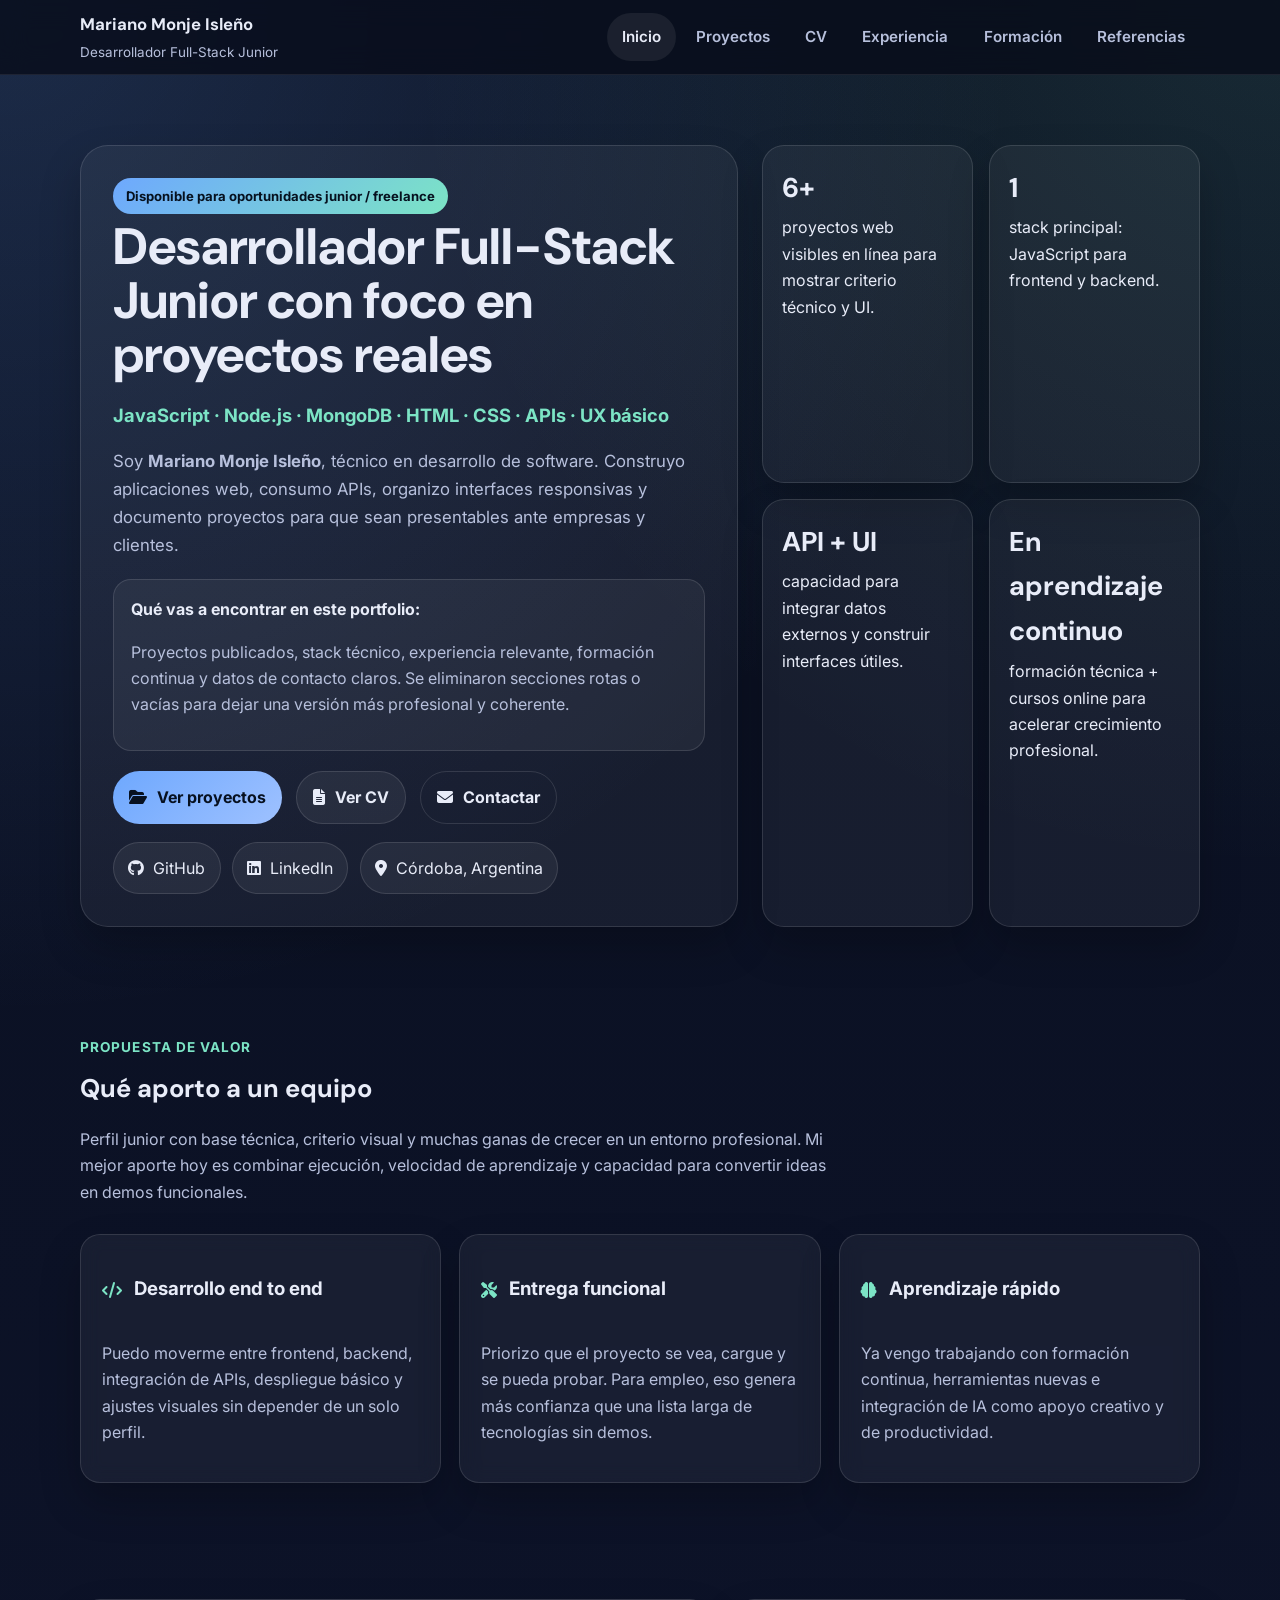
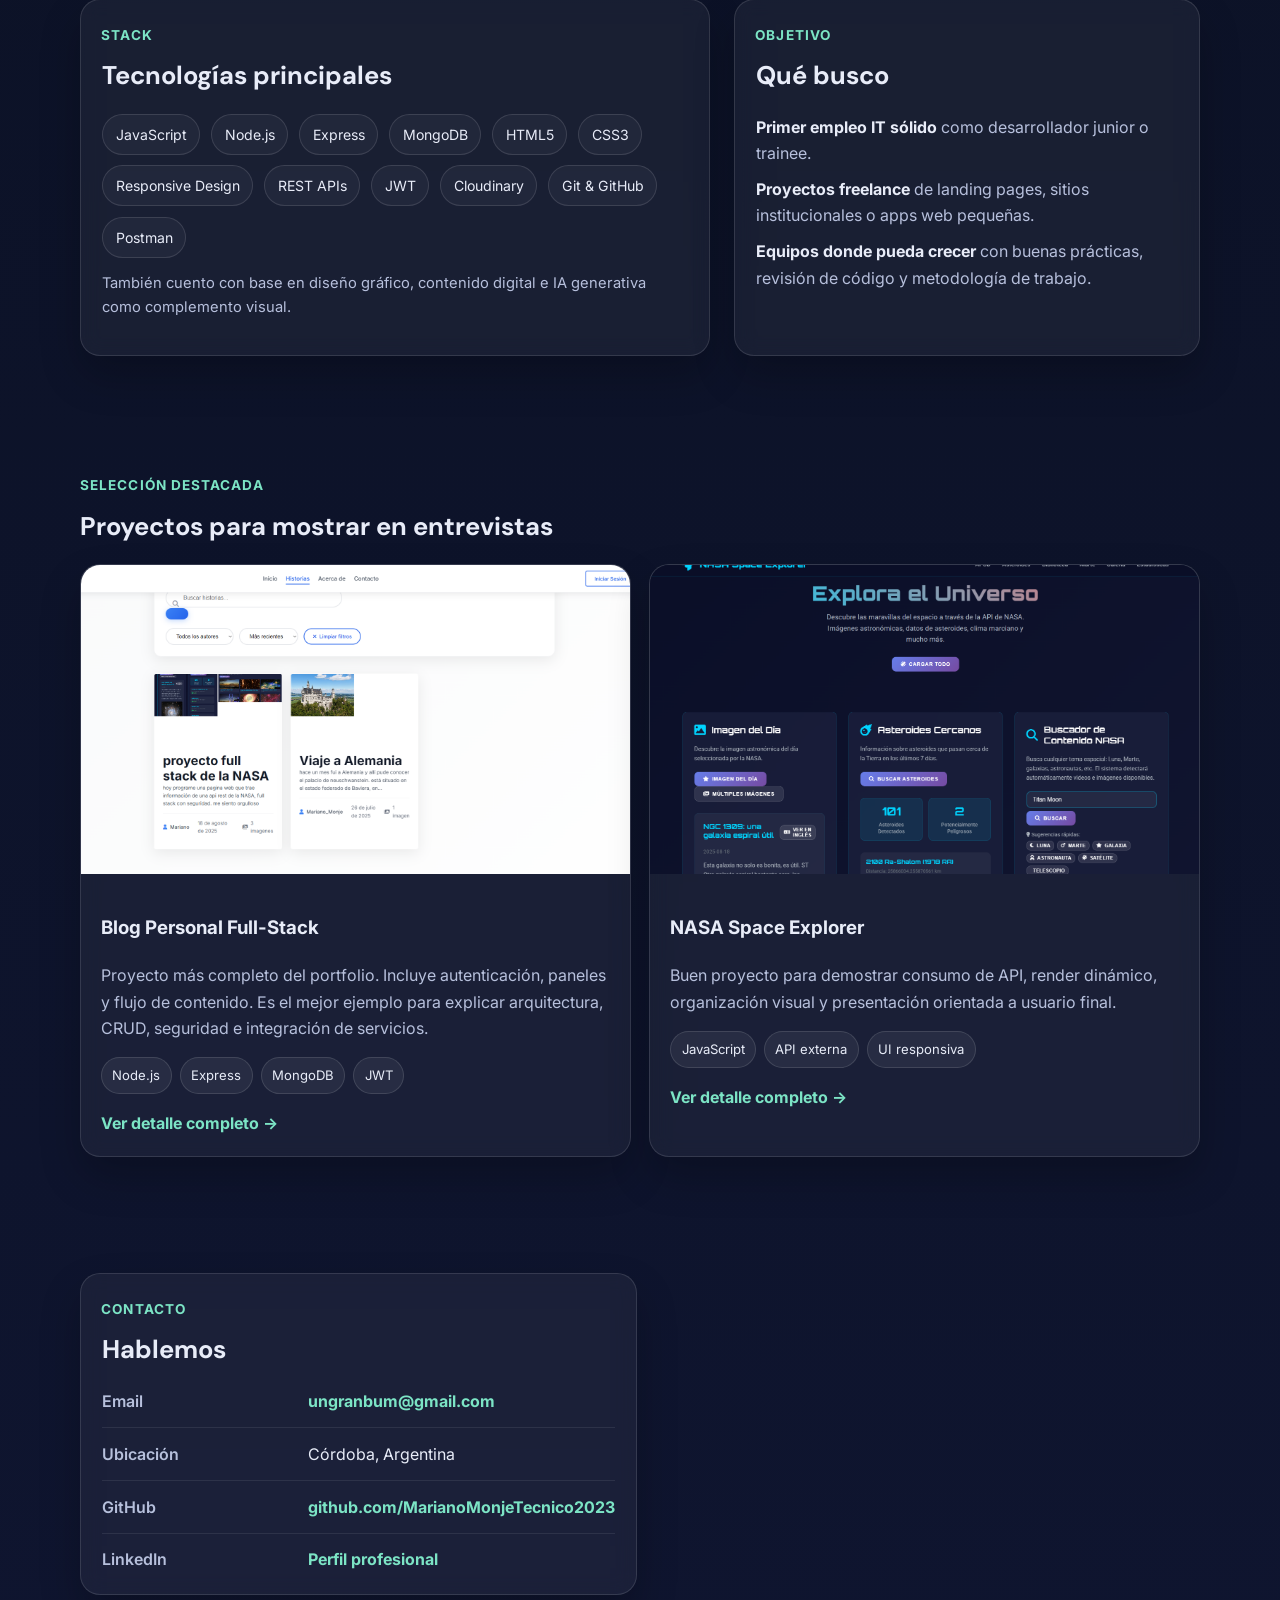
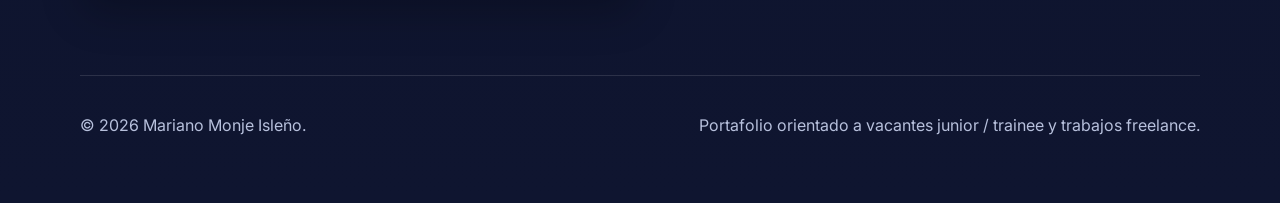
==== commit b63a0669: "update portfolio" ====
--- a/index.html
+++ b/index.html
@@ -25,9 +25,6 @@
       <strong>Mariano Monje Isleño</strong>
       <span>Desarrollador Full-Stack Junior</span>
     </a>
-    <button class="nav-toggle" aria-label="Abrir navegación" aria-expanded="false">
-      <i class="fa-solid fa-bars"></i>
-    </button>
     <nav aria-label="Principal">
       <ul class="nav-links">
         <li><a href="index.html">Inicio</a></li>
@@ -174,16 +171,6 @@
           <div class="row"><div class="label">LinkedIn</div><div><a class="link-inline" href="https://www.linkedin.com/in/mariano-monje-92074a14b/" target="_blank" rel="noopener noreferrer">Perfil profesional</a></div></div>
         </div>
       </article>
-      <article class="card">
-        <span class="kicker">Consejo profesional</span>
-        <h2>Qué mejorar después de subir esta versión</h2>
-        <ul class="list-clean">
-          <li><strong>Agregar repositorios específicos</strong> a cada proyecto, no solo el perfil de GitHub.</li>
-          <li><strong>Sumar README y screenshots</strong> consistentes en cada repo.</li>
-          <li><strong>Incluir un CV en PDF</strong> descargable con la misma línea visual del sitio.</li>
-          <li><strong>Corregir el despliegue</strong> principal del portfolio, porque la URL actual devuelve 404.</li>
-        </ul>
-      </article>
     </div>
   </section>
 </main>
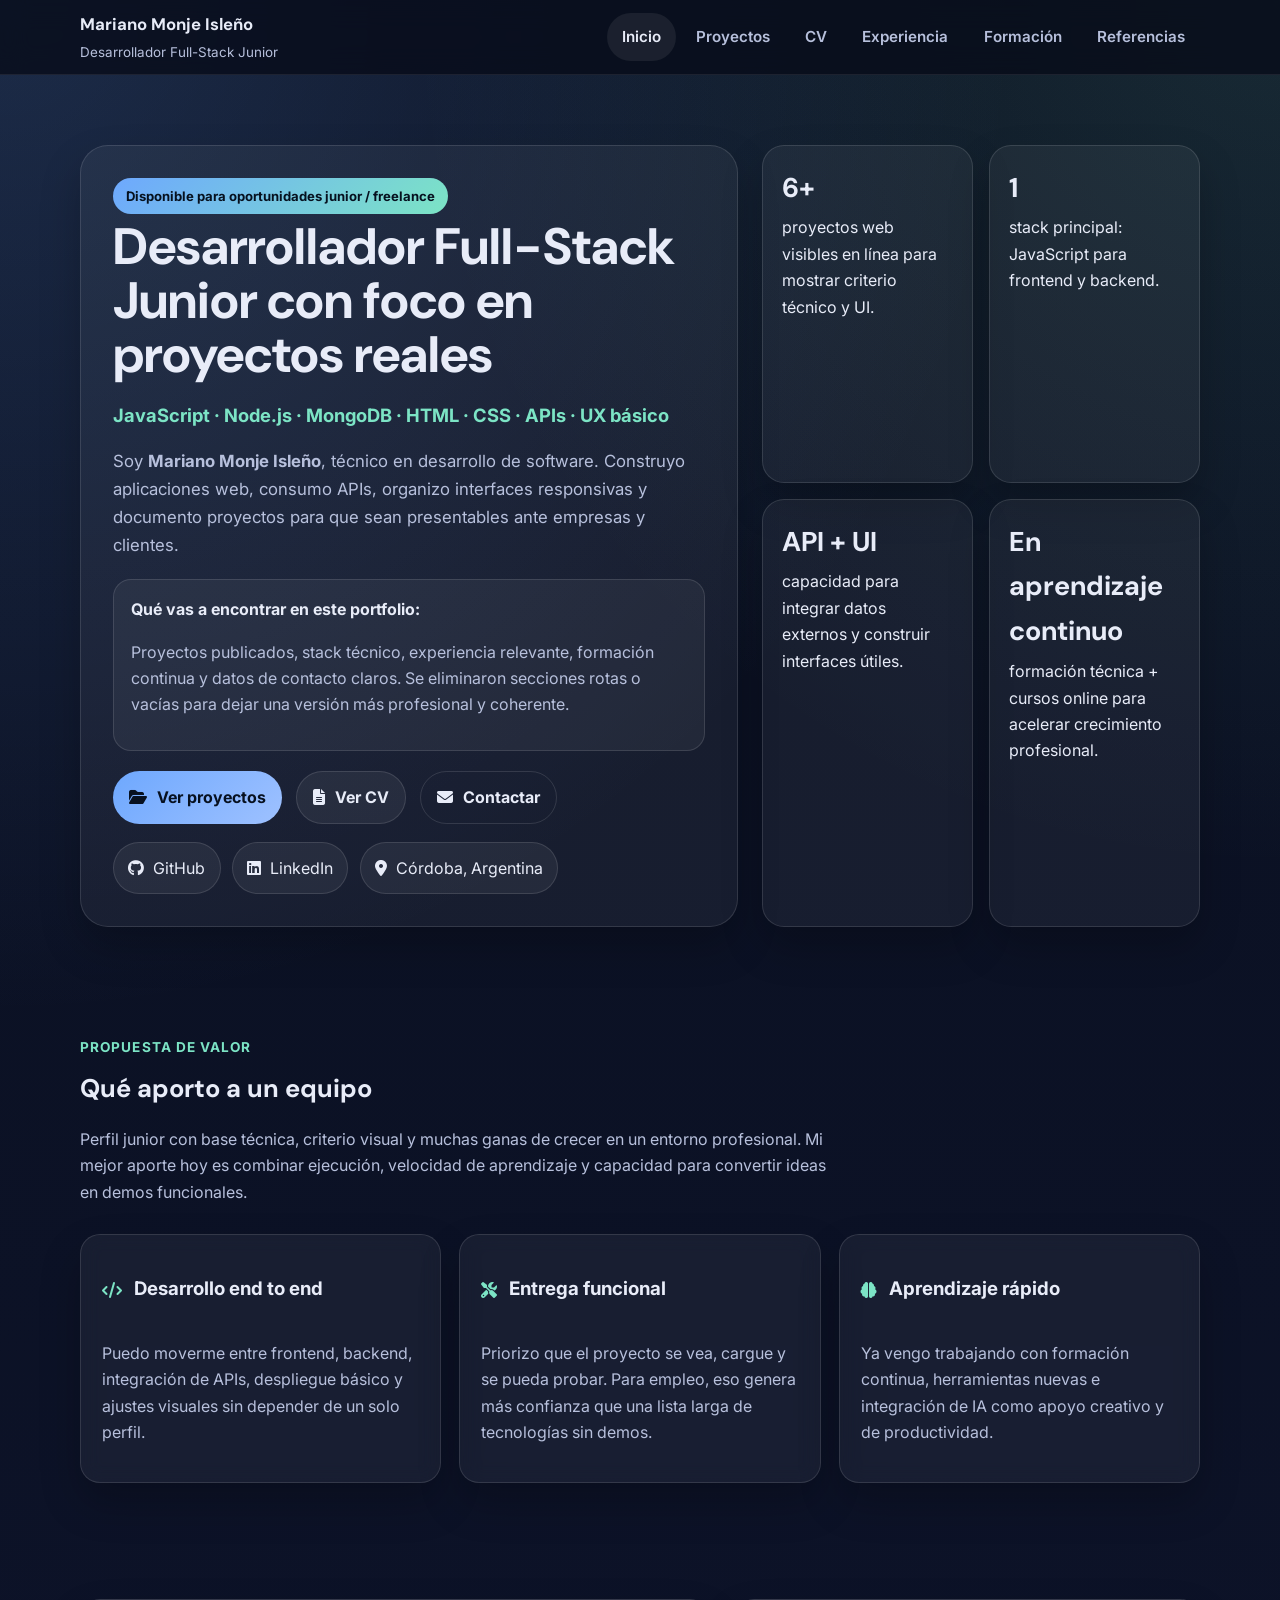
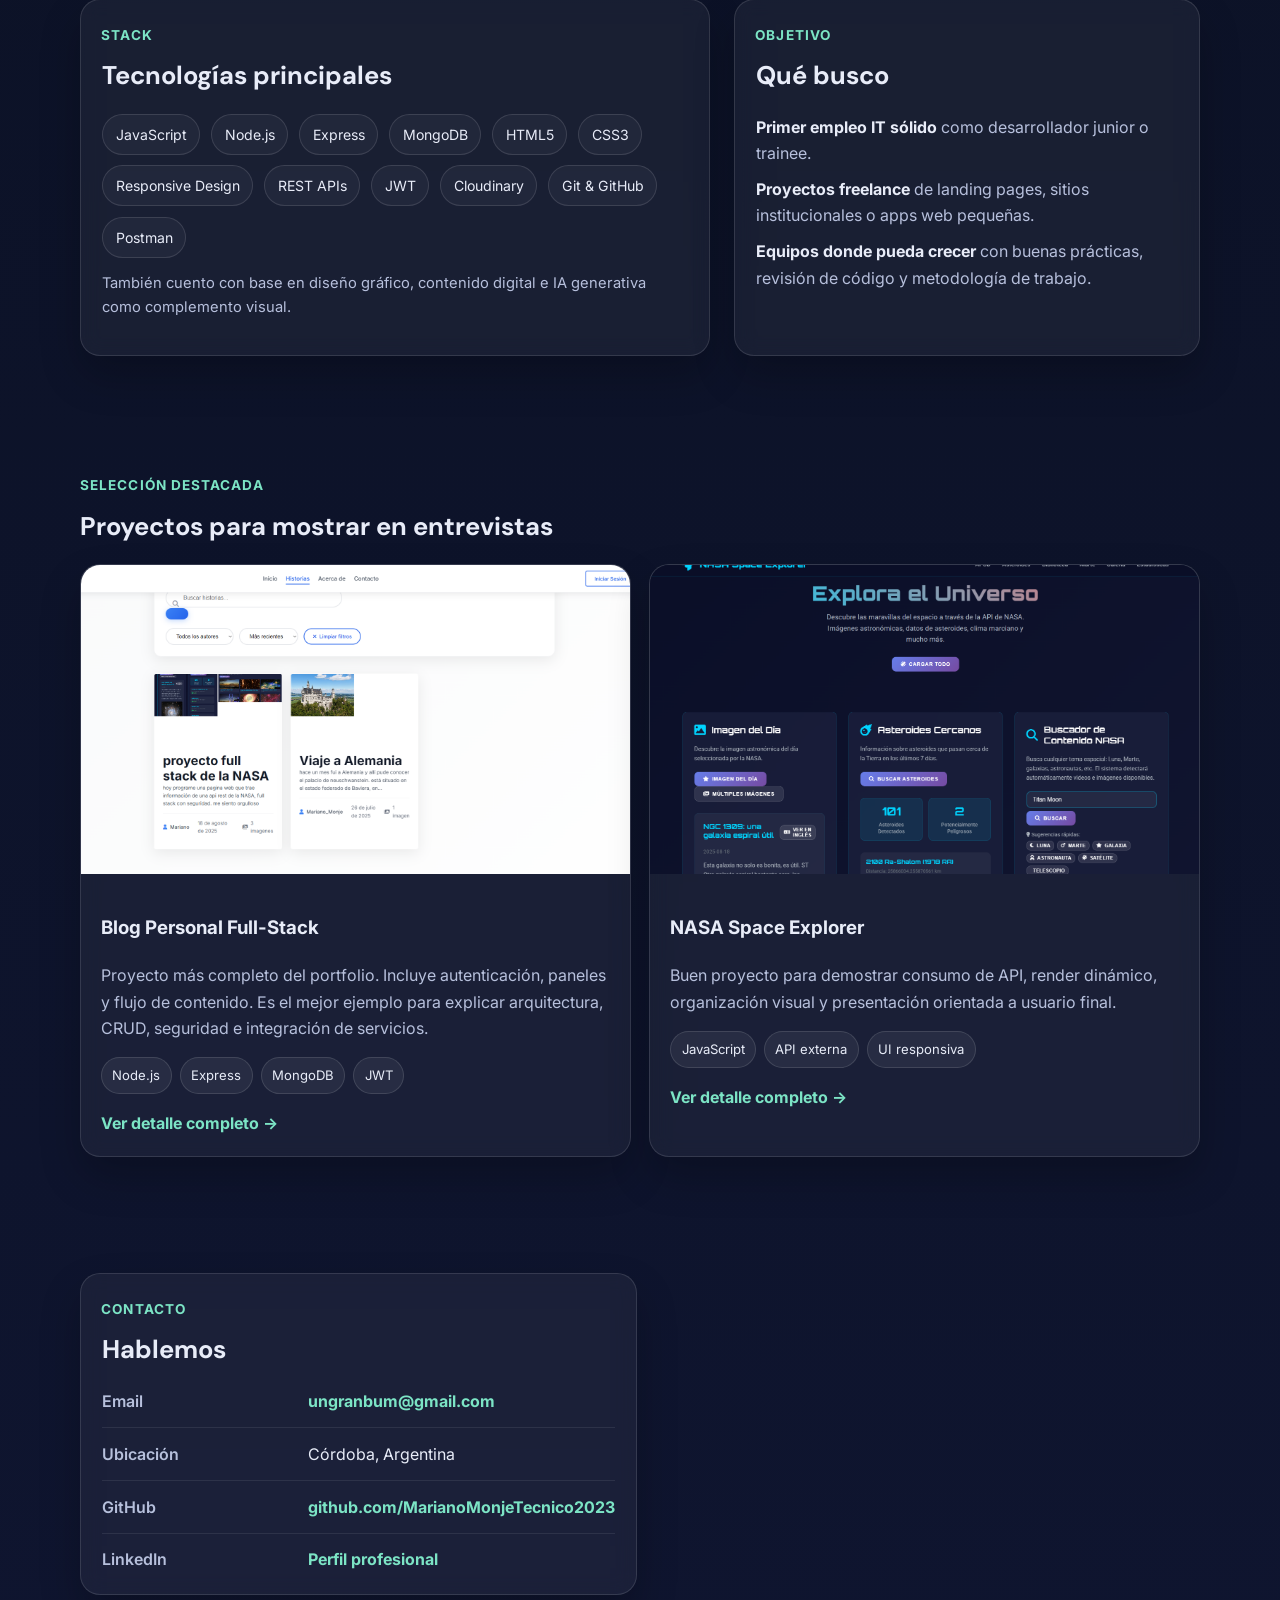
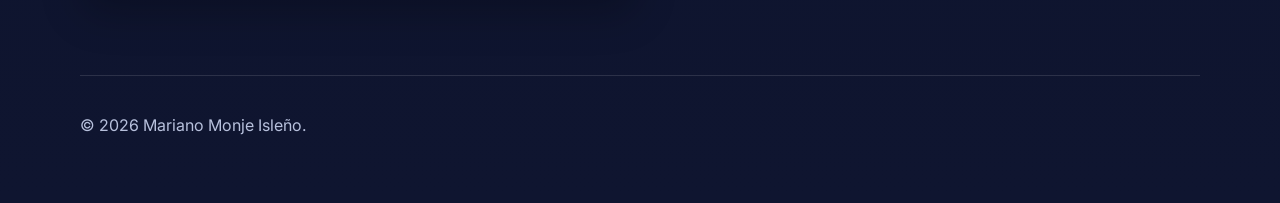
==== commit 6da36294: "actulizando" ====
--- a/index.html
+++ b/index.html
@@ -178,7 +178,7 @@
 <footer class="footer">
   <div class="container footer-inner">
     <p>© <span data-year></span> Mariano Monje Isleño.</p>
-    <p>Portafolio orientado a vacantes junior / trainee y trabajos freelance.</p>
+  
   </div>
 </footer>
 <script src="index.js"></script>
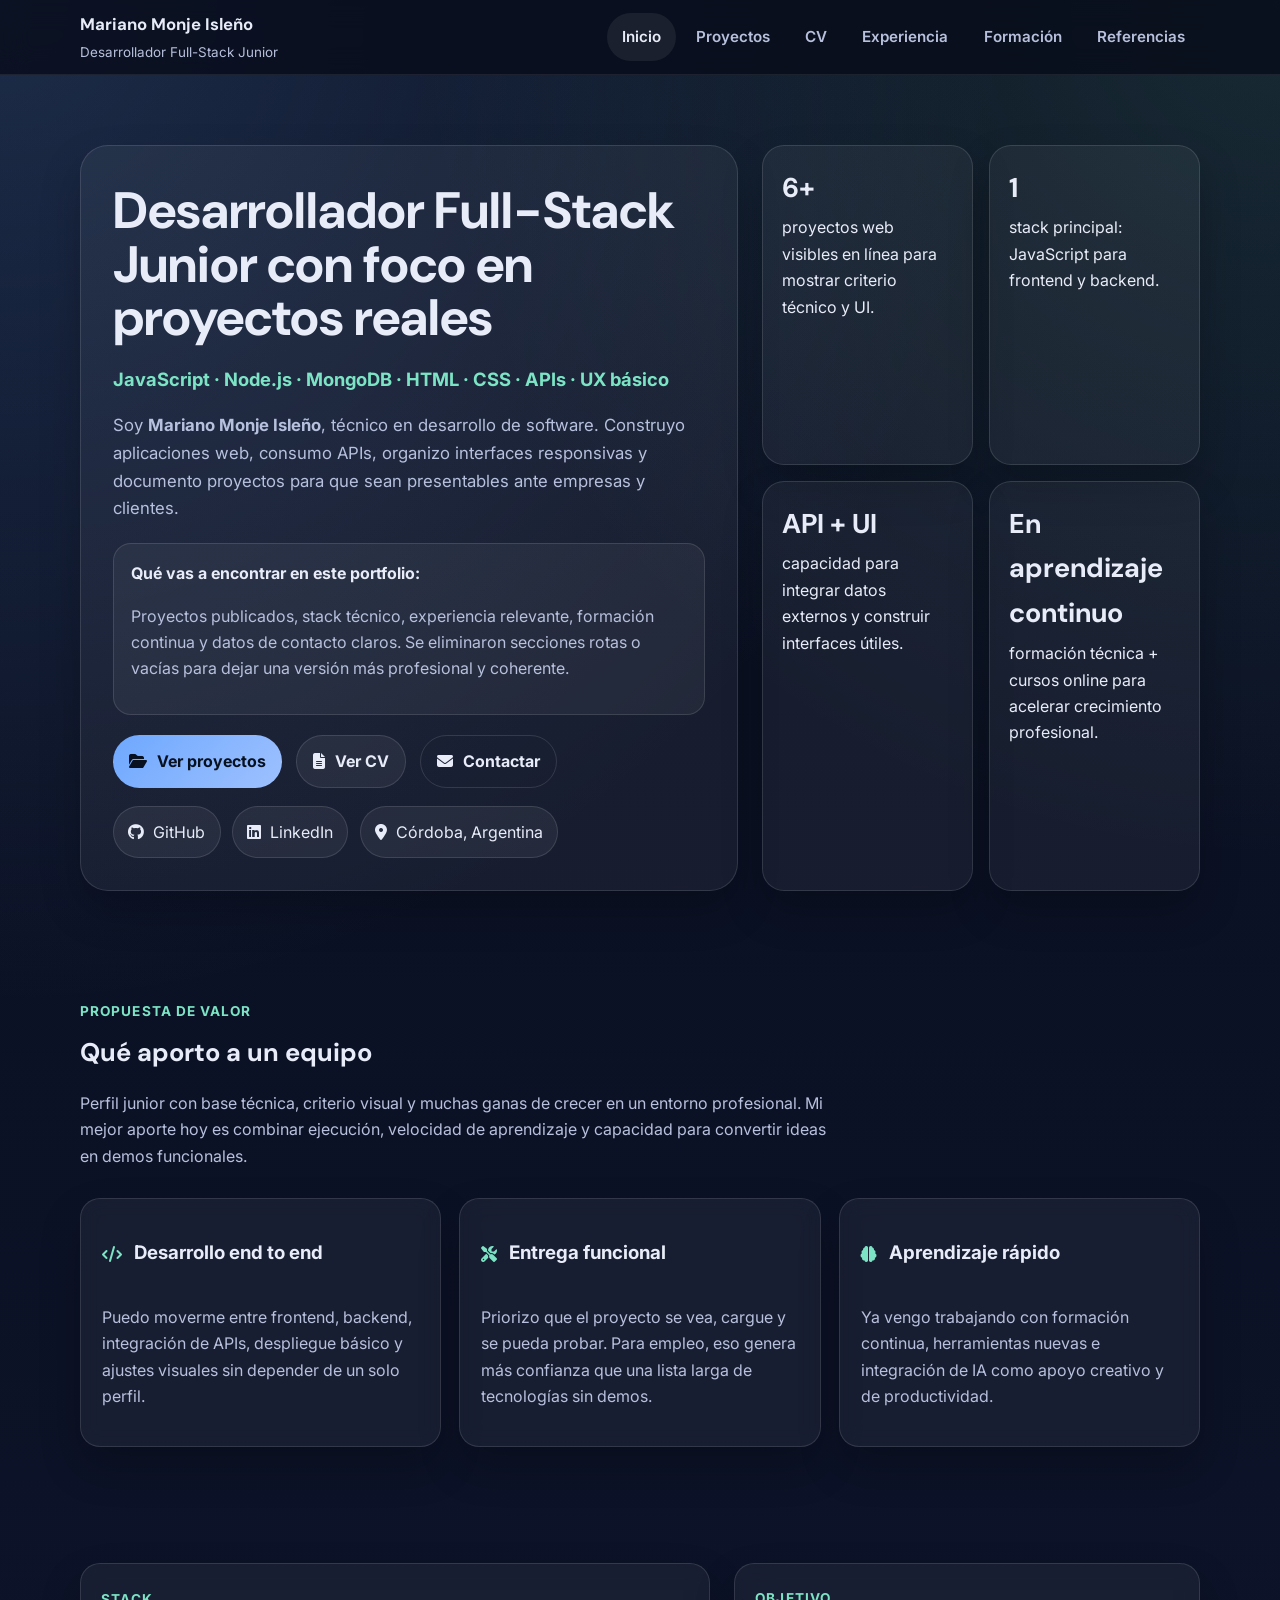
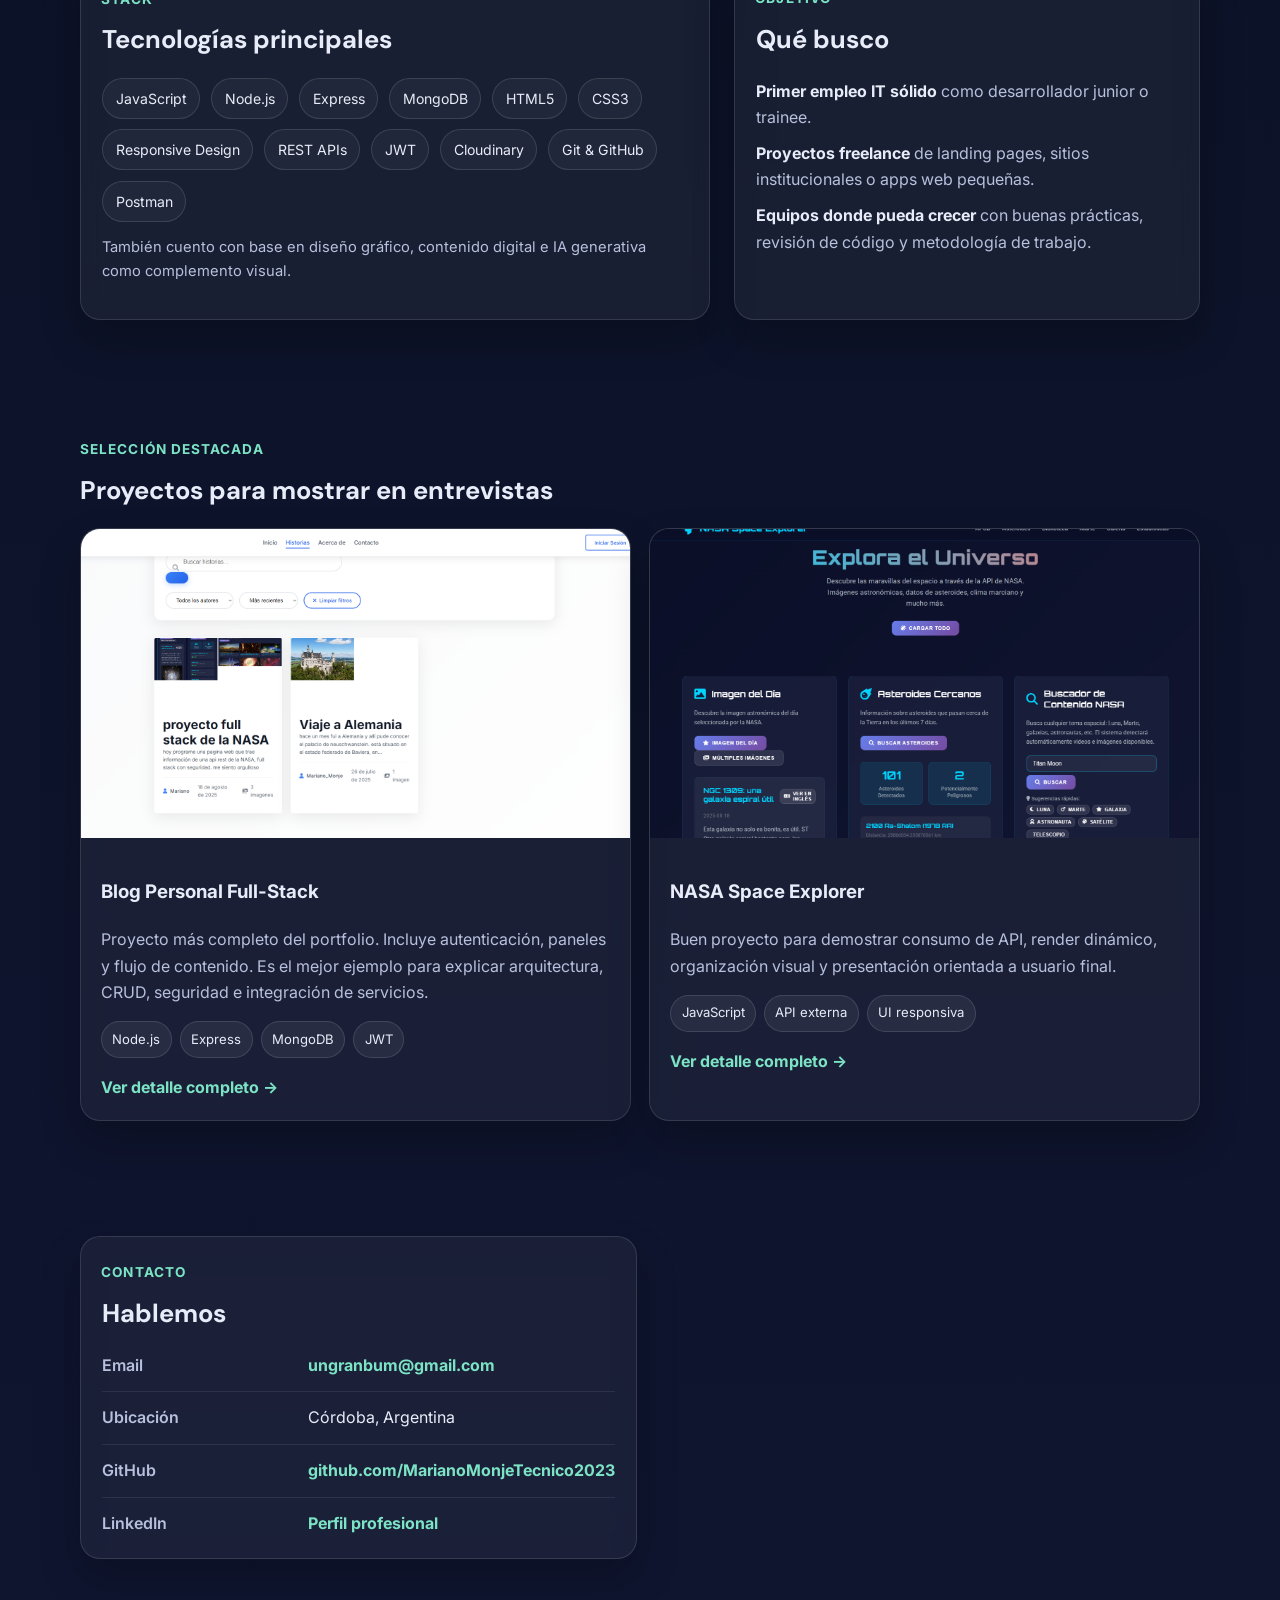
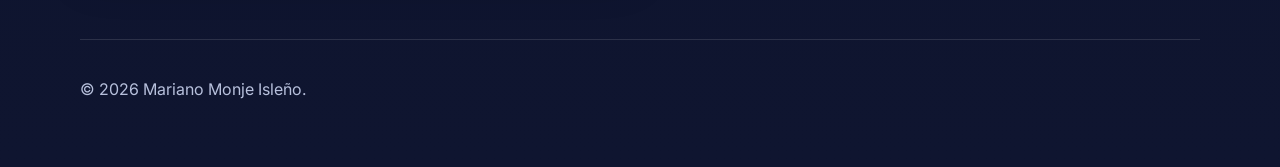
==== commit d4e61b89: "actulizando2" ====
--- a/index.html
+++ b/index.html
@@ -42,7 +42,7 @@
   <section class="hero">
     <div class="container hero-panel">
       <div class="hero-copy">
-        <span class="badge">Disponible para oportunidades junior / freelance</span>
+
         <h1>Desarrollador Full-Stack Junior con foco en proyectos reales</h1>
         <p class="subtitle">JavaScript · Node.js · MongoDB · HTML · CSS · APIs · UX básico</p>
         <p class="lead">
